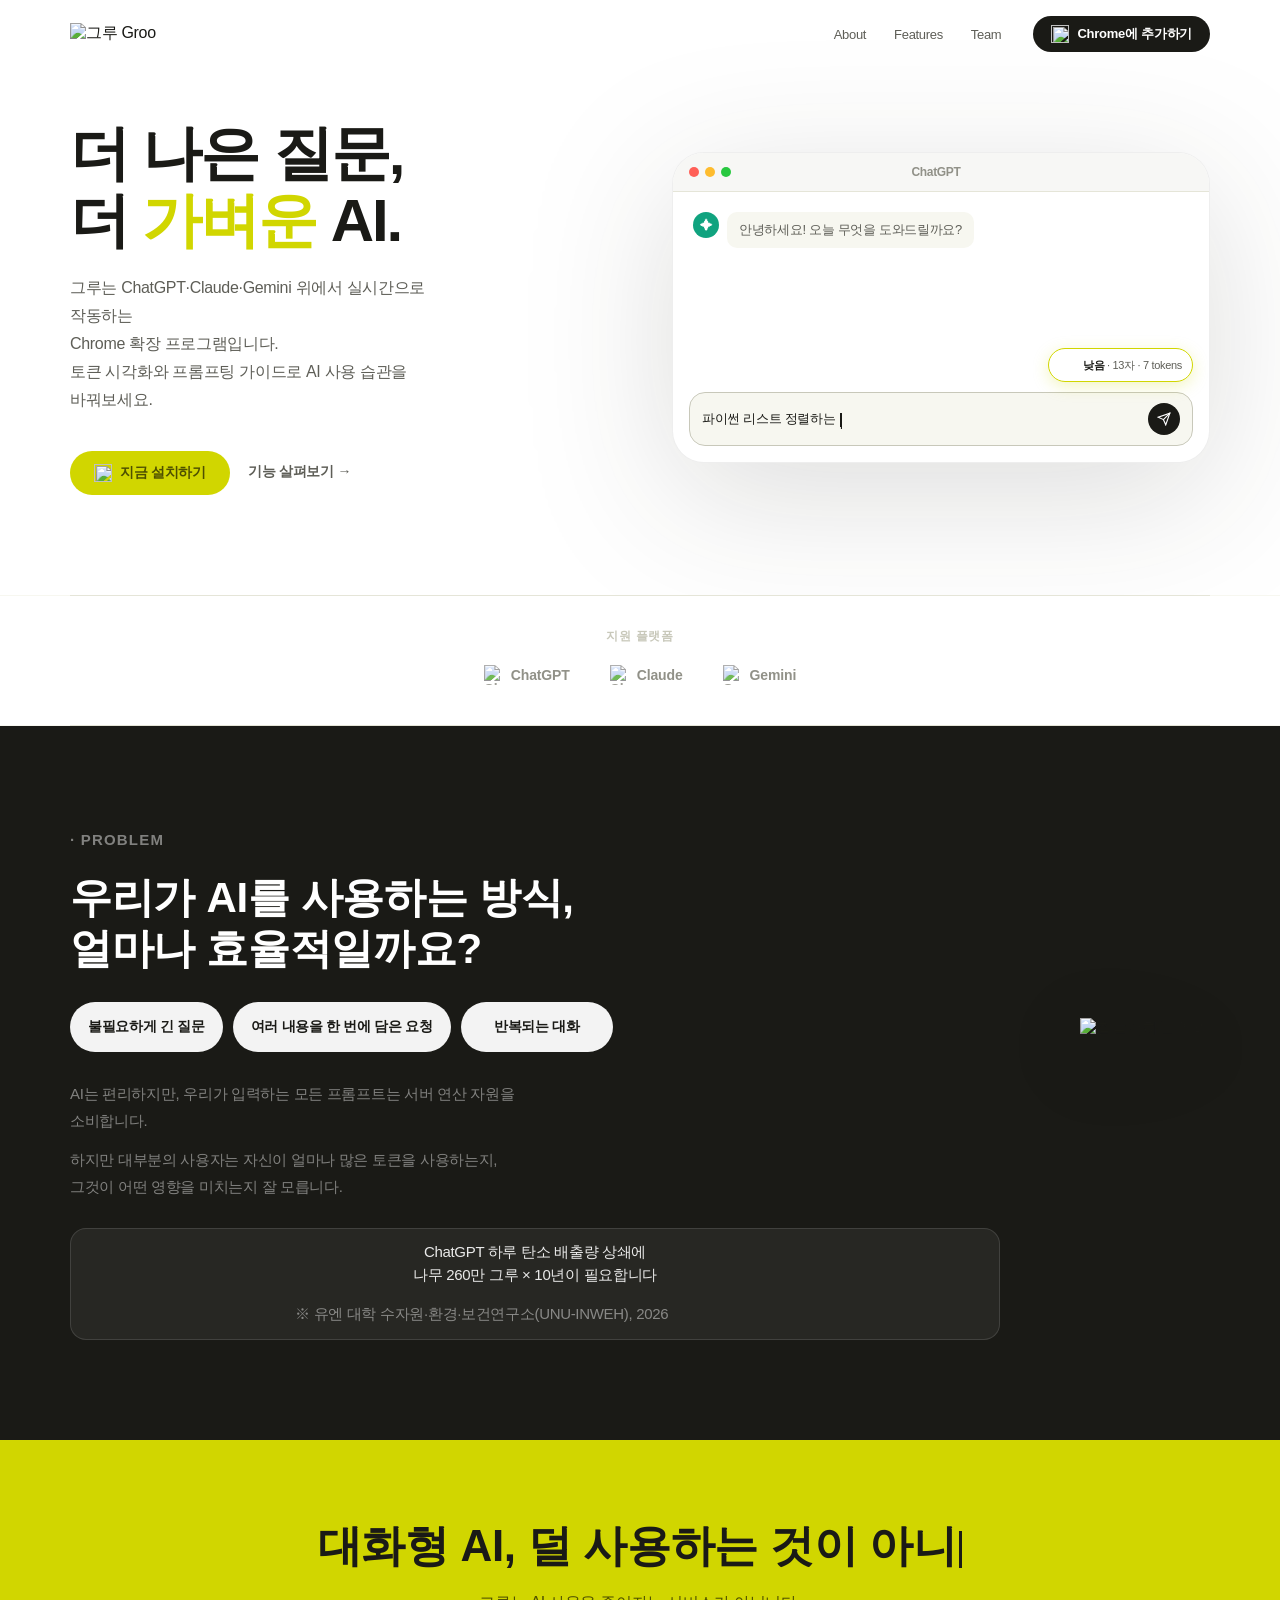
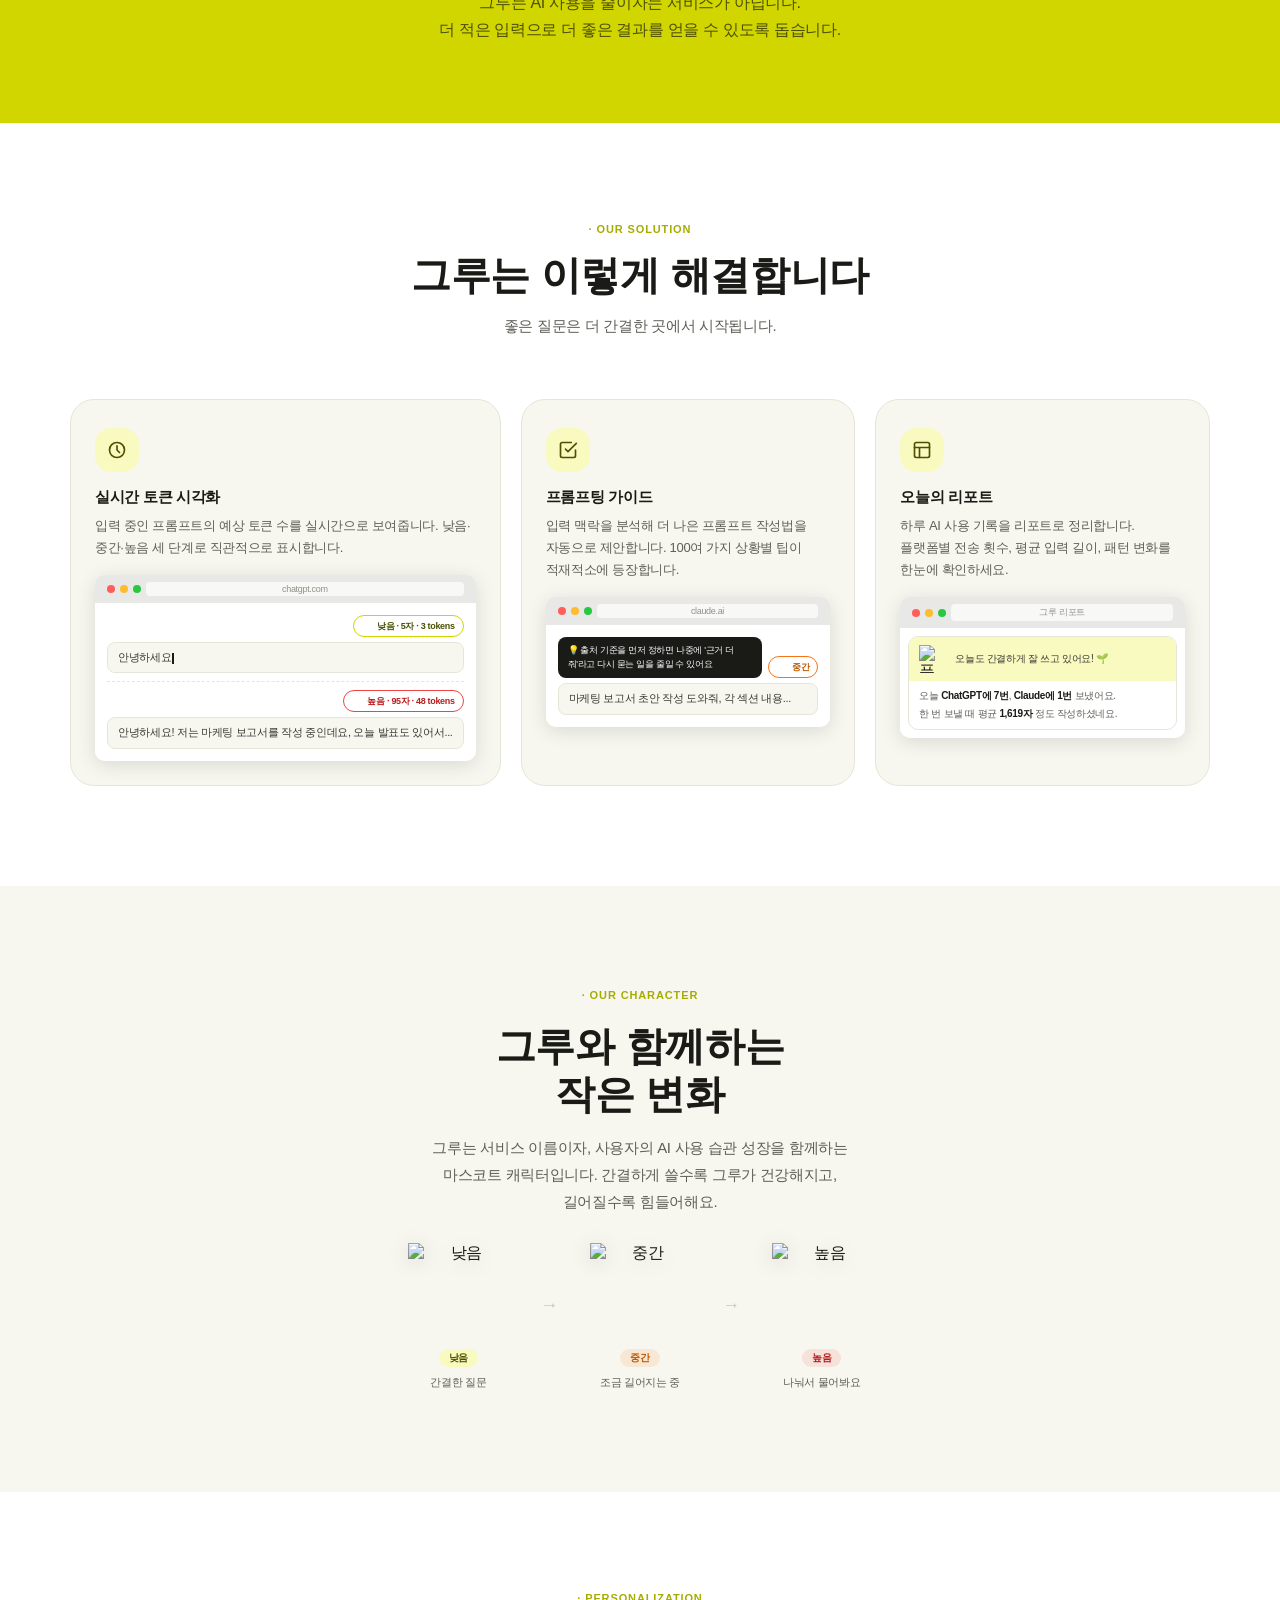
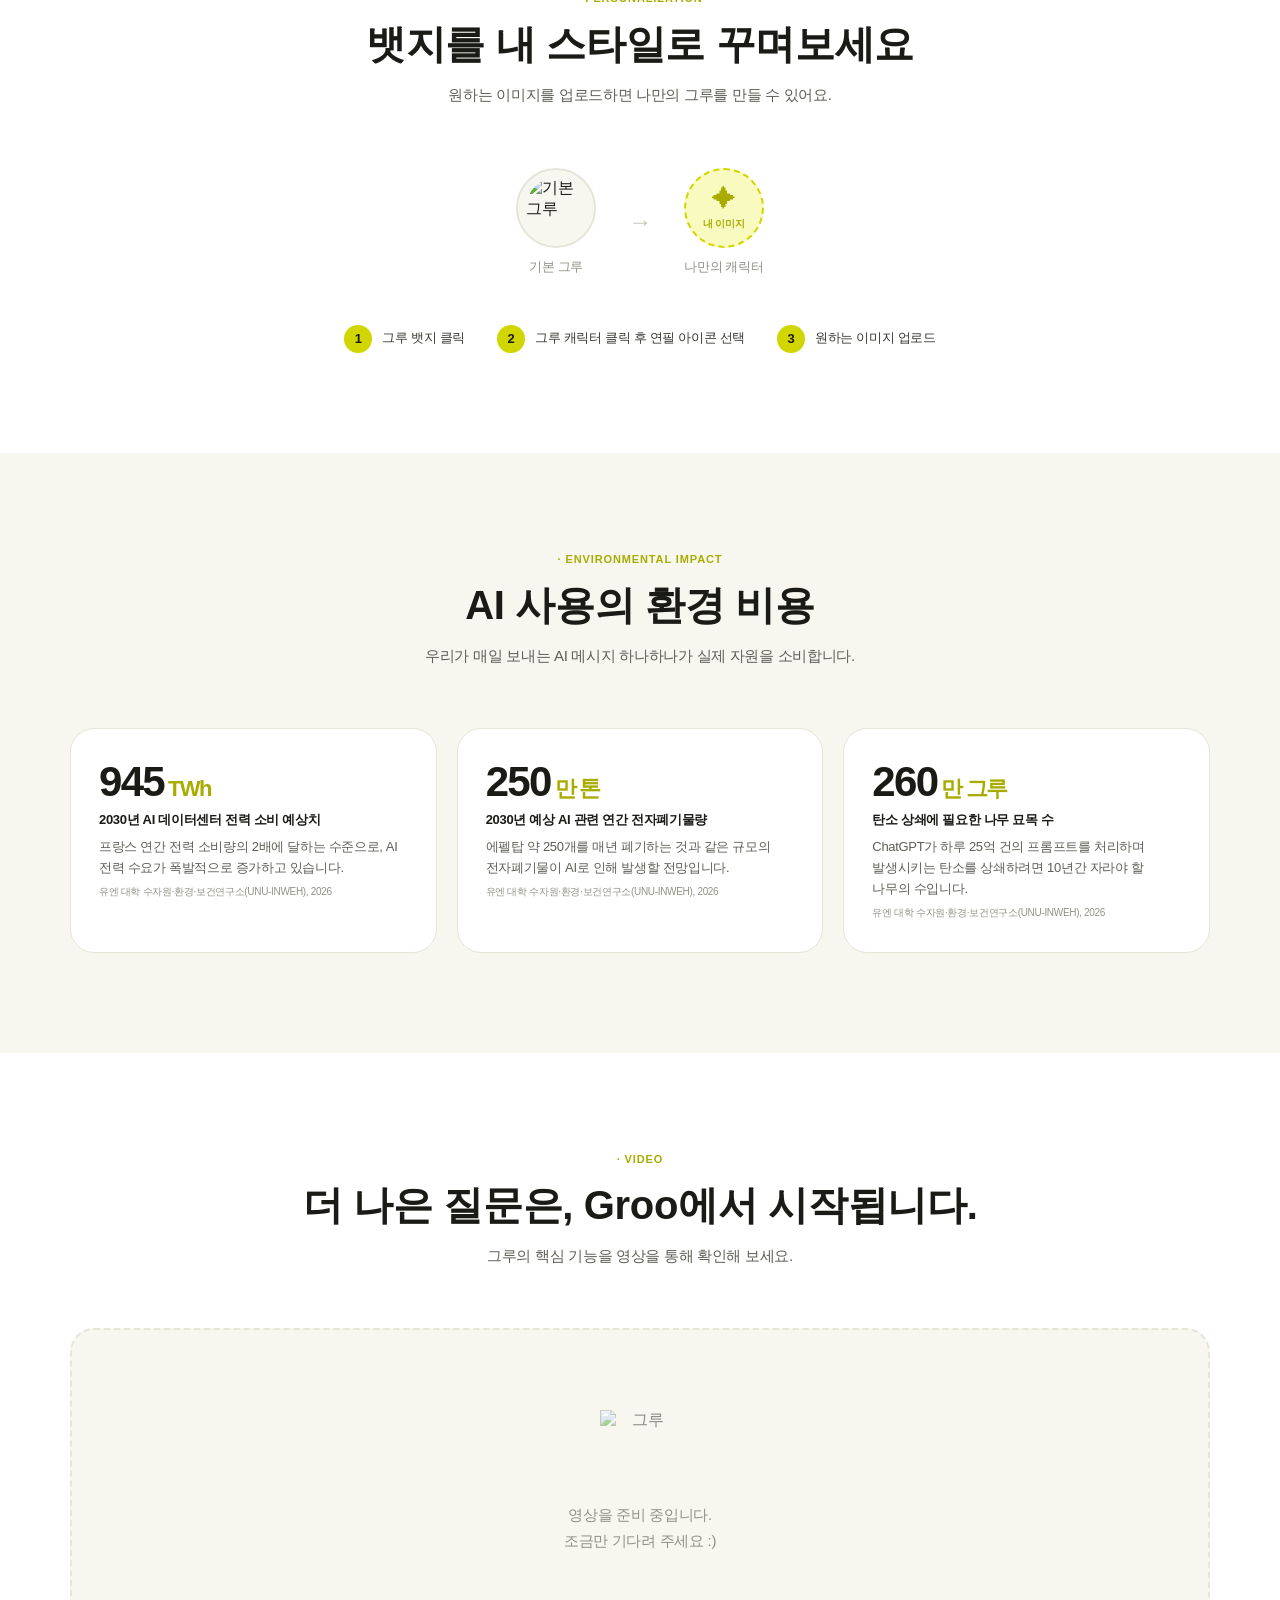
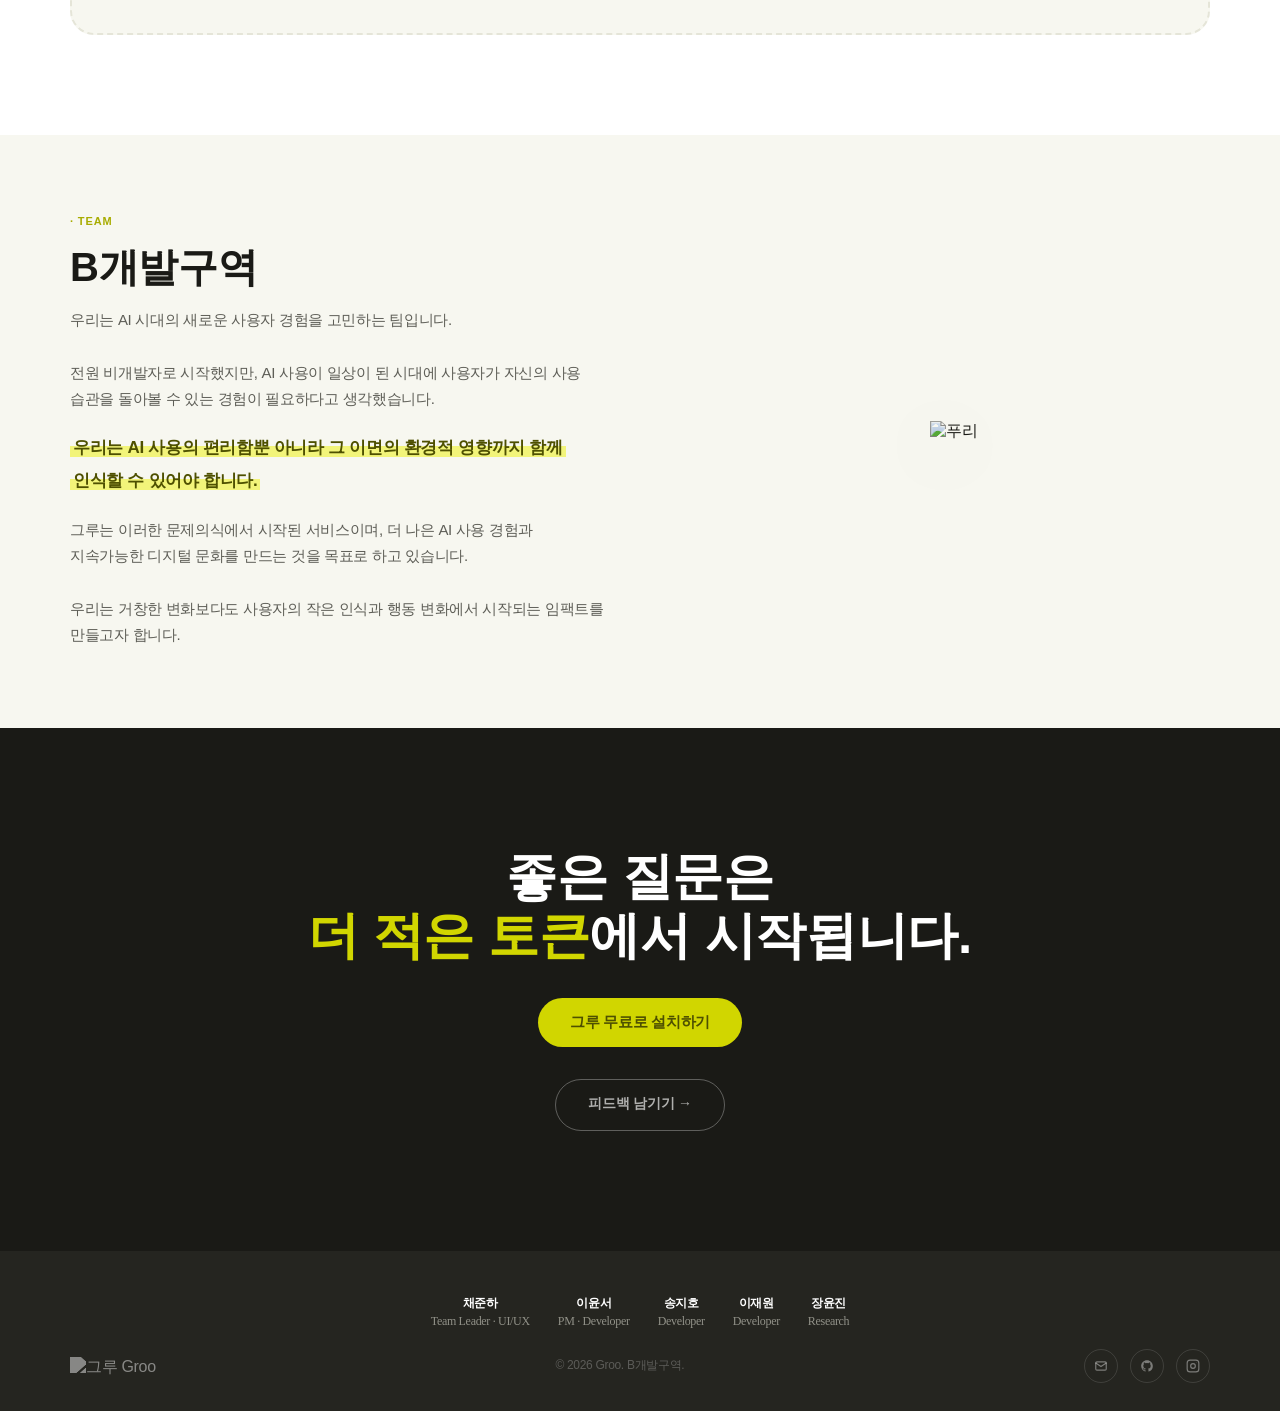
==== landing/index.html @ 23b5576e "problem stat 문구 축약 및 출처 좌측 정렬 Co-Authored-By: Claude Sonnet 4.6 <noreply@anthropic.com>" ====
<!doctype html>
<html lang="ko">
<head>
  <meta charset="utf-8" />
  <meta name="viewport" content="width=device-width, initial-scale=1" />
  <title>그루 — 더 나은 질문, 더 가벼운 AI</title>
  <meta name="description" content="ChatGPT·Claude 위에서 실시간으로 작동하는 Chrome 확장 프로그램. 토큰 시각화와 프롬프팅 가이드로 AI 사용 습관을 바꿔보세요." />
  <link rel="icon" type="image/svg+xml" href="https://raw.githubusercontent.com/yunxeo/TechforImpact_B-Side-Ground/main/chrome-extension/assets/favicon.svg" />
  <link rel="preconnect" href="https://cdn.jsdelivr.net" crossorigin />
  <link rel="stylesheet" as="style" crossorigin href="https://cdn.jsdelivr.net/gh/orioncactus/suit@v1.0.3/packages/suit/dist/suit.min.css" />
  <style>
    /* ─── Reset ─── */
    *, *::before, *::after { box-sizing: border-box; margin: 0; padding: 0; }

    /* ─── Design System ─── */
    :root {
      --green-50:  #f9fac0;
      --green-100: #f2f47a;
      --green-200: #e8eb3e;
      --green-400: #d1d600;
      --green-600: #a8ac00;
      --green-800: #7a7d00;
      --green-900: #4e5000;
      --gray-50:   #f7f7f0;
      --gray-100:  #e5e5d8;
      --gray-200:  #c8c8ba;
      --gray-400:  #919188;
      --gray-600:  #5e5e57;
      --gray-800:  #383833;
      --gray-900:  #1a1a16;
      --danger:    #ef4444;
      --warning:   #f97316;

      /* Aliases */
      --lime:        var(--green-400);
      --lime-50:     var(--green-50);
      --lime-deep:   var(--green-900);
      --lime-dark:   var(--green-600);
      --dark:        var(--gray-900);
      --dark-2:      #252520;
      --gray:        var(--gray-600);
      --gray-light:  var(--gray-400);
      --gray-muted:  var(--gray-200);
      --gray-border: var(--gray-100);
      --bg:          var(--gray-50);
      --white:       #ffffff;
      --warn:        var(--warning);

      --radius-sm:   10px;
      --radius-md:   16px;
      --radius-lg:   24px;
      --radius-xl:   32px;
      --radius-full: 999px;
      --shadow-sm:   0 2px 8px rgba(0,0,0,.06);
      --shadow-md:   0 8px 24px rgba(0,0,0,.08);
      --shadow-lg:   0 20px 60px rgba(0,0,0,.08);
    }

    html { scroll-behavior: smooth; }

    body {
      font-family: 'SUIT', -apple-system, BlinkMacSystemFont, 'Segoe UI', sans-serif;
      background: var(--bg); color: var(--dark);
      letter-spacing: -.02em; -webkit-font-smoothing: antialiased;
      overflow-x: hidden;
    }

    img { display: block; max-width: 100%; }
    a   { text-decoration: none; color: inherit; }

    .container { width: min(1140px, 100% - 48px); margin-inline: auto; }

    /* ─── Fade-Up ─── */
    [data-animate] {
      opacity: 0; transform: translateY(28px);
      transition: opacity .7s cubic-bezier(.16,1,.3,1), transform .7s cubic-bezier(.16,1,.3,1);
    }
    [data-animate].visible { opacity: 1; transform: none; }
    [data-animate][data-delay="1"] { transition-delay: .10s; }
    [data-animate][data-delay="2"] { transition-delay: .20s; }
    [data-animate][data-delay="3"] { transition-delay: .30s; }

    /* ─── Nav ─── */
    .nav {
      position: fixed; top: 0; inset-inline: 0; z-index: 200;
      height: 68px; display: flex; align-items: center;
      transition: background .3s, box-shadow .3s;
    }
    .nav.solid {
      background: rgba(247,247,240,.90);
      backdrop-filter: blur(20px) saturate(1.6);
      box-shadow: 0 1px 0 rgba(0,0,0,.06);
    }
    .nav-inner {
      width: min(1140px, 100% - 48px); margin-inline: auto;
      display: flex; align-items: center; gap: 32px;
    }
    .nav-logo { display: flex; align-items: center; flex-shrink: 0; }
    .nav-logo img { height: 22px; width: auto; }
    .nav-links { display: flex; gap: 28px; list-style: none; margin-left: auto; }
    .nav-links a { font-size: 13px; font-weight: 500; color: var(--gray-600); transition: color .15s; }
    .nav-links a:hover { color: var(--dark); }
    .nav-cta {
      display: inline-flex; align-items: center; gap: 8px;
      padding: 9px 18px;
      background: var(--gray-900); color: var(--white);
      border-radius: var(--radius-full); border: none; cursor: pointer;
      font-size: 13px; font-weight: 600; font-family: inherit; letter-spacing: -.02em;
      transition: background .15s, transform .12s; flex-shrink: 0;
    }
    .nav-cta:hover { background: var(--green-900); transform: translateY(-1px); }
    .nav-cta img { width: 18px; height: 18px; flex-shrink: 0; }

    /* ─── Hero ─── */
    .hero { padding-top: 120px; padding-bottom: 100px; background: var(--white); overflow: hidden; }
    .hero-inner { display: grid; grid-template-columns: 1fr 1fr; gap: 64px; align-items: center; }
    .hero-pill {
      display: inline-flex; align-items: center; gap: 6px;
      padding: 5px 14px; margin-bottom: 24px;
      background: var(--green-50); border: 1px solid var(--green-400);
      border-radius: var(--radius-full);
      font-size: 11px; font-weight: 700; letter-spacing: .04em;
      color: var(--green-900); text-transform: uppercase;
    }
    .hero-pill::before { content: ''; width: 6px; height: 6px; background: var(--green-400); border-radius: 50%; }
    .hero-heading {
      font-size: clamp(40px, 5vw, 60px); font-weight: 800; line-height: 1.12;
      letter-spacing: -.035em; color: var(--dark); margin-bottom: 20px; word-break: keep-all;
    }
    .hero-heading em { font-style: normal; color: var(--green-400); }
    .hero-sub { font-size: 16px; font-weight: 400; line-height: 1.75; color: var(--gray-600); max-width: 420px; margin-bottom: 36px; word-break: keep-all; }
    .hero-actions { display: flex; align-items: center; gap: 14px; flex-wrap: wrap; }
    .btn-primary {
      display: inline-flex; align-items: center; gap: 8px;
      padding: 13px 24px; background: var(--green-400); color: var(--green-900);
      border: none; cursor: pointer; border-radius: var(--radius-full);
      font-size: 14px; font-weight: 700; font-family: inherit; letter-spacing: -.02em;
      transition: background .15s, transform .12s, box-shadow .15s;
    }
    .btn-primary:hover { background: var(--green-200); transform: translateY(-2px); box-shadow: 0 8px 24px rgba(209,214,0,.35); }
    .btn-primary img { width: 18px; height: 18px; flex-shrink: 0; }
    .btn-ghost {
      font-size: 14px; font-weight: 600; color: var(--gray-600); padding: 13px 4px;
      background: none; border: none; border-bottom: 1px solid transparent;
      cursor: pointer; font-family: inherit; letter-spacing: -.02em;
      transition: color .15s, border-color .15s;
    }
    .btn-ghost:hover { color: var(--dark); border-bottom-color: var(--dark); }

    /* ─── Demo Card ─── */
    .demo-wrap { position: relative; filter: drop-shadow(0 32px 72px rgba(26,26,22,.15)); }
    .demo-card { background: var(--white); border-radius: var(--radius-xl); border: 1px solid rgba(26,26,22,.07); overflow: hidden; user-select: none; }
    .demo-bar { display: flex; align-items: center; padding: 12px 16px; border-bottom: 1px solid var(--gray-100); background: #f7f7f5; gap: 8px; }
    .demo-dots { display: flex; gap: 6px; }
    .demo-dots span { width: 10px; height: 10px; border-radius: 50%; }
    .demo-dots span:nth-child(1) { background: #ff5f57; }
    .demo-dots span:nth-child(2) { background: #febc2e; }
    .demo-dots span:nth-child(3) { background: #28c840; }
    .demo-bar-title { flex: 1; text-align: center; font-size: 12px; font-weight: 600; color: var(--gray-400); }
    .demo-bar-right { width: 52px; }
    .demo-messages { padding: 20px 20px 64px; min-height: 200px; display: flex; flex-direction: column; gap: 10px; overflow: hidden; }
    .demo-ai-msg { display: flex; align-items: flex-start; gap: 8px; }
    .demo-ai-icon { width: 26px; height: 26px; border-radius: 50%; background: #10a37f; color: white; display: grid; place-items: center; font-size: 13px; flex-shrink: 0; }
    .demo-ai-text { background: var(--gray-50); border-radius: var(--radius-sm); padding: 8px 12px; font-size: 13px; color: var(--gray-600); line-height: 1.5; }
    .demo-user-msg { align-self: flex-end; background: var(--gray-900); color: var(--white); border-radius: var(--radius-sm); padding: 8px 12px; font-size: 13px; line-height: 1.5; max-width: 82%; opacity: 0; transform: translateY(6px); transition: opacity .3s, transform .3s; }
    .demo-user-msg.show { opacity: 1; transform: none; }
    .demo-input-section { position: relative; padding: 0 16px 16px; }
    .cp-badge { position: absolute; top: -44px; right: 16px; display: flex; align-items: center; gap: 6px; padding: 5px 10px 5px 6px; background: var(--white); border: 1.5px solid var(--gray-100); border-radius: var(--radius-full); box-shadow: 0 4px 16px rgba(0,0,0,.10); transition: border-color .35s, box-shadow .35s; white-space: nowrap; z-index: 10; }
    .cp-badge[data-level="low"]    { border-color: var(--green-400); box-shadow: 0 4px 16px rgba(209,214,0,.25); }
    .cp-badge[data-level="medium"] { border-color: var(--warning);   box-shadow: 0 4px 16px rgba(249,115,22,.25); }
    .cp-badge[data-level="high"]   { border-color: var(--danger);    box-shadow: 0 4px 16px rgba(239,68,68,.25); animation: badge-shake .45s ease-in-out infinite; }
    .cp-badge[data-level="idle"]   { border-color: var(--gray-100); }
    @keyframes badge-shake {
      0%,100% { transform: translateX(0) rotate(0deg); }
      25%      { transform: translateX(-2px) rotate(-1.5deg); }
      75%      { transform: translateX(2px) rotate(1.5deg); }
    }
    .cp-badge-puri { width: 22px; height: 22px; object-fit: contain; }
    .text-selected { background: rgba(209,214,0,.35); border-radius: 2px; }
    .cp-badge-info { font-size: 11px; font-weight: 600; color: var(--dark); }
    .cp-badge-count { color: var(--gray-600); font-weight: 400; }
    .nudge-bubble { position: absolute; top: -96px; right: 16px; max-width: 220px; background: var(--gray-900); color: var(--white); border-radius: var(--radius-md); padding: 9px 12px; font-size: 11px; font-weight: 500; line-height: 1.5; box-shadow: 0 8px 24px rgba(0,0,0,.2); opacity: 0; transform: translateY(8px) scale(.95); transition: opacity .3s, transform .3s; pointer-events: none; z-index: 11; }
    .nudge-bubble.show { opacity: 1; transform: none; }
    .nudge-bubble::after { content: ''; position: absolute; bottom: -6px; right: 28px; width: 0; height: 0; border-left: 6px solid transparent; border-right: 6px solid transparent; border-top: 6px solid var(--gray-900); }
    .demo-input-row { display: flex; align-items: center; gap: 8px; border: 1.5px solid var(--gray-100); border-radius: var(--radius-md); padding: 10px 12px; background: var(--gray-50); transition: border-color .2s; }
    .demo-input-row.active { border-color: var(--gray-200); }
    .demo-input-text { flex: 1; font-size: 13px; color: var(--dark); min-height: 20px; max-height: 72px; overflow: hidden; word-break: break-all; line-height: 1.5; }
    .demo-cursor { display: inline-block; width: 2px; height: 14px; background: var(--dark); margin-left: 1px; vertical-align: middle; animation: blink 1s step-end infinite; }
    @keyframes blink { 0%,100%{opacity:1} 50%{opacity:0} }
    .demo-send-btn { width: 32px; height: 32px; border-radius: 50%; background: var(--gray-900); border: none; cursor: pointer; display: grid; place-items: center; flex-shrink: 0; transition: background .15s, transform .15s; }
    .demo-send-btn:hover, .demo-send-btn.active { background: var(--green-900); transform: scale(1.1); }
    .demo-send-btn svg { width: 14px; height: 14px; color: white; }

    /* ─── Platforms ─── */
    .platforms { padding: 32px 0 40px; text-align: center; background: var(--white); }
    .platforms-label { font-size: 12px; font-weight: 600; letter-spacing: .06em; text-transform: uppercase; color: var(--gray-200); margin-bottom: 20px; }
    .platforms-logos { display: flex; justify-content: center; align-items: center; gap: 40px; flex-wrap: wrap; }
    .platforms-logos span { display: inline-flex; align-items: center; gap: 7px; font-size: 14px; font-weight: 600; color: var(--gray-400); letter-spacing: -.01em; }
    .platforms-logos span img { width: 20px; height: 20px; object-fit: contain; opacity: .85; flex-shrink: 0; }
    .platforms-divider { height: 1px; background: var(--gray-100); width: min(1140px, 100% - 48px); margin-inline: auto; }

    /* ─── Problem ─── */
    .problem {
      position: relative; overflow: hidden;
      background: var(--gray-900);
      padding: 100px 0;
    }
    .problem::before {
      content: '';
      position: absolute; inset: 0;
      background-image: url('https://raw.githubusercontent.com/yunxeo/TechforImpact_B-Side-Ground/main/chrome-extension/assets/pollution.png');
      background-size: cover;
      background-position: center;
      opacity: 0.08;
      pointer-events: none;
    }
    .problem-inner { display: grid; grid-template-columns: 1fr auto; gap: 80px; align-items: center; position: relative; z-index: 1; }
    .problem-eyebrow { font-size: 11px; font-weight: 700; letter-spacing: .08em; text-transform: uppercase; color: var(--green-400); margin-bottom: 20px; }
    .problem h2 { font-size: clamp(28px, 4vw, 42px); font-weight: 800; line-height: 1.2; color: var(--white); margin-bottom: 28px; word-break: keep-all; }
    .problem-tags { display: flex; flex-wrap: wrap; gap: 10px; margin-bottom: 28px; }
    .problem-tag {
      display: flex; height: 50px; min-width: 152.59px;
      padding: 8px 18px; flex-direction: column;
      justify-content: center; align-items: center;
      border: none; border-radius: 100px;
      font-size: 14px; font-weight: 600;
      background: rgba(255,255,255,.95); color: var(--gray-900);
      opacity: 0; transform: translateY(10px);
    }
    .problem-tag.tag-animate { animation: tagFadeIn .5s ease forwards; }
    .problem-tag.tag-animate:nth-child(1) { animation-delay: .2s; }
    .problem-tag.tag-animate:nth-child(2) { animation-delay: .5s; }
    .problem-tag.tag-animate:nth-child(3) { animation-delay: .8s; }
    @keyframes tagFadeIn { to { opacity: 1; transform: translateY(0); } }
    .problem p { font-size: 15px; line-height: 1.8; color: rgba(255,255,255,.45); max-width: 480px; word-break: keep-all; }
    .problem p + p { margin-top: 12px; }
    .problem-stat { display: flex; align-items: center; gap: 10px; margin-top: 28px; padding: 12px 18px; background: rgba(255,255,255,.06); border: 1px solid rgba(255,255,255,.12); border-radius: var(--radius-md); flex-direction: column; text-align: center; }
    .problem-stat-top { display: flex; align-items: center; justify-content: center; gap: 10px; }
    .problem-stat-icon { font-size: 20px; }
    .problem-stat-text { font-size: 15px; font-weight: 500; color: rgba(255,255,255,.9); line-height: 1.5; }
    .stat-source { font-size: 11px; color: rgba(255,255,255,.35); margin-top: 4px; text-align: left; width: 100%; }
    .impact-stat-source { font-size: 10px; color: var(--gray-400); margin-top: 6px; }
    .problem-puri { flex-shrink: 0; animation: float 4s ease-in-out infinite; }
    .problem-puri img { width: 100%; max-width: 380px; height: auto; aspect-ratio: 1/1; object-fit: contain; filter: drop-shadow(0 20px 40px rgba(0,0,0,.4)); display: block; }
    @keyframes float { 0%,100% { transform: translateY(0); } 50% { transform: translateY(-12px); } }

    /* ─── Slogan ─── */
    .slogan { background: var(--green-400); padding: 80px 24px; text-align: center; }
    .slogan h2 { font-size: clamp(24px, 4vw, 44px); font-weight: 800; line-height: 1.2; color: var(--dark); margin-bottom: 16px; word-break: keep-all; min-height: 1.2em; }
    .slogan-cursor { display: inline-block; width: 3px; height: .85em; background: var(--dark); margin-left: 3px; vertical-align: middle; animation: blink .7s step-end infinite; }
    .slogan p { font-size: 16px; color: var(--green-900); line-height: 1.7; word-break: keep-all; }

    /* ─── Features ─── */
    .features { padding: 100px 0; background: var(--white); }
    .section-header { text-align: center; margin-bottom: 60px; }
    .section-eyebrow { font-size: 11px; font-weight: 700; letter-spacing: .08em; text-transform: uppercase; color: var(--green-600); margin-bottom: 16px; }
    .section-title { font-size: clamp(26px, 3.5vw, 40px); font-weight: 800; line-height: 1.2; color: var(--dark); word-break: keep-all; }
    .section-sub { font-size: 15px; color: var(--gray-600); margin-top: 14px; line-height: 1.7; word-break: keep-all; }
    .feature-cards { display: grid; grid-template-columns: repeat(3,1fr); gap: 20px; }
    .feature-card { padding: 28px 24px 24px; border-radius: var(--radius-lg); border: 1px solid var(--gray-100); background: var(--gray-50); transition: box-shadow .25s, transform .25s, border-color .25s; display: flex; flex-direction: column; }
    .feature-card:hover { box-shadow: var(--shadow-lg); transform: translateY(-4px); border-color: var(--green-400); }
    .feature-icon { width: 44px; height: 44px; border-radius: var(--radius-md); background: var(--green-50); display: grid; place-items: center; margin-bottom: 16px; }
    .feature-icon svg { width: 20px; height: 20px; color: var(--green-900); }
    .feature-card h3 { font-size: 15px; font-weight: 700; color: var(--dark); margin-bottom: 8px; }
    .feature-card > p { font-size: 13px; color: var(--gray-600); line-height: 1.7; word-break: keep-all; margin-bottom: 0; }
    .feature-preview { margin-top: 16px; }

    /* ─── Browser Mockup ─── */
    .browser-mockup {
      background: #f5f5f3; border-radius: 10px; overflow: hidden;
      box-shadow: 0 4px 20px rgba(0,0,0,.12);
    }
    .browser-bar { background: #e8e8e6; padding: 7px 12px; display: flex; align-items: center; gap: 5px; }
    .browser-dot { width: 8px; height: 8px; border-radius: 50%; flex-shrink: 0; }
    .browser-dot:nth-child(1) { background: #ff5f57; }
    .browser-dot:nth-child(2) { background: #febc2e; }
    .browser-dot:nth-child(3) { background: #28c840; }
    .browser-url { flex: 1; text-align: center; font-size: 9px; color: var(--gray-400); background: rgba(255,255,255,.7); border-radius: 4px; padding: 2px 8px; }
    .browser-content { background: white; padding: 12px; }

    /* Mock chat area */
    .mock-input-wrap { }
    .mock-input-wrap + .mock-input-wrap { margin-top: 8px; padding-top: 8px; border-top: 1px dashed var(--gray-100); }
    .mock-badge-row { display: flex; justify-content: flex-end; margin-bottom: 5px; }
    .mock-badge {
      display: inline-flex; align-items: center; gap: 4px;
      padding: 3px 8px 3px 5px; border-radius: var(--radius-full); border: 1.5px solid;
      background: white; font-size: 9px; font-weight: 600; white-space: nowrap;
    }
    .mock-badge img { width: 14px; height: 14px; object-fit: contain; }
    .mock-low    { border-color: var(--green-400); color: var(--green-900); }
    .mock-medium { border-color: var(--warning); color: #c05700; }
    .mock-high   { border-color: var(--danger); color: #b91c1c; }
    .mock-input {
      background: var(--gray-50); border: 1px solid var(--gray-100);
      border-radius: 8px; padding: 7px 10px;
      font-size: 11px; color: var(--gray-800); line-height: 1.4;
    }
    .mock-input-overflow { white-space: nowrap; overflow: hidden; text-overflow: ellipsis; }
    .mock-cursor { display: inline-block; width: 1.5px; height: 11px; background: var(--dark); margin-left: 1px; vertical-align: middle; animation: blink 1s step-end infinite; }

    /* Card 2 — tip slide */
    .mock-tip-row { display: flex; align-items: flex-end; gap: 6px; margin-bottom: 5px; }
    .mock-tip-bubble { flex: 1; background: var(--gray-900); color: white; border-radius: 8px; padding: 7px 10px; font-size: 9px; font-weight: 500; line-height: 1.5; }

    /* Card 3 — report popup */
    .mock-popup-card { border: 1px solid var(--gray-100); border-radius: 10px; overflow: hidden; }
    .mini-puri-row { display: flex; align-items: center; gap: 8px; background: var(--green-50); padding: 8px 10px; }
    .mini-puri-row img { width: 28px; height: 28px; object-fit: contain; flex-shrink: 0; }
    .mini-puri-bubble { font-size: 10px; color: var(--gray-800); line-height: 1.4; }
    .mini-stat-section { padding: 7px 10px 8px; display: flex; flex-direction: column; gap: 3px; }
    .mini-stat-sentence { font-size: 10px; color: var(--gray-600); line-height: 1.5; }
    .mini-stat-sentence strong { color: var(--dark); font-weight: 700; }

    /* ─── Puri section ─── */
    .puri-section { padding: 100px 0; background: #f7f7f0; }
    .puri-inner { display: flex; flex-direction: column; align-items: center; gap: 40px; text-align: center; }
    .puri-img { width: 220px; flex-shrink: 0; filter: drop-shadow(0 16px 40px rgba(78,80,0,.18)); animation: float 5s ease-in-out infinite; }
    .puri-text { max-width: 600px; }
    .puri-text h2 { font-size: clamp(26px, 3.5vw, 40px); font-weight: 800; line-height: 1.2; color: var(--dark); margin-bottom: 16px; word-break: keep-all; }
    .puri-text p { font-size: 15px; color: var(--gray-600); line-height: 1.8; max-width: 460px; word-break: keep-all; margin-bottom: 12px; margin-inline: auto; }
    .puri-stages { display: flex; align-items: center; gap: 32px; margin-top: 28px; flex-wrap: wrap; justify-content: center; }
    .puri-stage { display: flex; flex-direction: column; align-items: center; gap: 6px; text-align: center; }
    .puri-stage img { width: 100px; height: 100px; object-fit: contain; filter: drop-shadow(0 4px 10px rgba(0,0,0,.12)); }
    .puri-stage p { font-size: 11px; color: var(--gray-600); margin: 0; }
    .stage-label { display: inline-block; padding: 2px 10px; border-radius: var(--radius-full); font-size: 10px; font-weight: 700; }
    .stage-label.low    { background: var(--green-50); color: var(--green-900); }
    .stage-label.medium { background: rgba(249,115,22,.12); color: #c05700; }
    .stage-label.high   { background: rgba(239,68,68,.12); color: #b91c1c; }
    .puri-stage-arrow { font-size: 18px; color: var(--gray-200); padding-bottom: 24px; }

    /* ─── Impact ─── */
    .impact { padding: 100px 0; background: #f7f7f0; }
    .impact-cards { display: grid; grid-template-columns: repeat(3,1fr); gap: 20px; }
    .impact-card { padding: 32px 28px; background: var(--white); border-radius: var(--radius-lg); border: 1px solid var(--gray-100); }
    .impact-num { font-size: 42px; font-weight: 800; line-height: 1; color: var(--dark); margin-bottom: 8px; letter-spacing: -.04em; }
    .impact-num span { font-size: 22px; color: var(--green-600); margin-left: 4px; }
    .impact-label { font-size: 13px; font-weight: 600; color: var(--dark); margin-bottom: 8px; }
    .impact-desc { font-size: 13px; color: var(--gray-600); line-height: 1.6; word-break: keep-all; }

    /* ─── Team ─── */
    .section-team { padding: 80px 0; background: var(--gray-50); }
    .section-team-inner { display: grid; grid-template-columns: 1fr auto; gap: 80px; align-items: center; }
    .section-desc { font-size: 15px; color: var(--gray-600); line-height: 1.75; word-break: keep-all; margin-top: 16px; max-width: 540px; }
    .team-highlight { margin: 20px 0; max-width: 540px; line-height: 1.9; word-break: keep-all; }
    .team-highlight mark { background: linear-gradient(transparent 42%, var(--green-100) 42%); color: var(--green-900); font-size: 17px; font-weight: 700; box-decoration-break: clone; -webkit-box-decoration-break: clone; padding: 0 3px; }
    .team-puri { flex-shrink: 0; animation: float 4s ease-in-out infinite; mix-blend-mode: multiply; }
    .team-puri img { width: 280px; max-width: 100%; height: auto; object-fit: contain; display: block; filter: drop-shadow(0 16px 32px rgba(0,0,0,.12)); }
    .team { padding: 100px 0; background: var(--gray-50); }
    .team-inner { display: grid; grid-template-columns: 1fr 1.2fr; gap: 80px; align-items: start; }
    .team-intro h2 { font-size: clamp(26px, 3.5vw, 40px); font-weight: 800; line-height: 1.2; color: var(--dark); margin-bottom: 16px; word-break: keep-all; }
    .team-intro p { font-size: 14px; color: var(--gray-600); line-height: 1.8; word-break: keep-all; }
    .team-members { display: flex; flex-direction: column; gap: 4px; }
    .member { padding: 16px 20px; border-radius: var(--radius-md); border: 1px solid var(--gray-100); background: var(--white); transition: box-shadow .2s, border-color .2s; }
    .member:hover { box-shadow: var(--shadow-md); border-color: var(--green-400); }
    .member-name { font-size: 13px; font-weight: 700; color: var(--green-900); margin-bottom: 4px; }
    .member-desc { font-size: 12px; color: var(--gray-600); line-height: 1.6; }

    /* ─── Feedback btn ─── */
    .btn-feedback {
      display: inline-flex; justify-content: center; align-items: center;
      padding: 15px 32px 17px 32px;
      border-radius: 999px; border: 1px solid rgba(255,255,255,.30);
      background: transparent; cursor: pointer;
      font-size: 14px; font-weight: 600; font-family: inherit; letter-spacing: -.02em;
      color: rgba(255,255,255,.65); text-decoration: none;
      transition: border-color .15s, color .15s;
    }
    .btn-feedback:hover { border-color: rgba(255,255,255,.6); color: var(--white); }

    /* ─── Footer member ─── */
    .footer-member { display: flex; flex-direction: column; align-items: center; gap: 2px; }
    .footer-member-name {
      color: #fff; text-align: center; font-family: SUIT;
      font-size: 12px; font-weight: 600; line-height: normal; letter-spacing: -0.32px;
    }
    .footer-member-role {
      color: #919188; font-family: SUIT;
      font-size: 12px; font-weight: 400; line-height: normal; letter-spacing: -0.32px;
    }

    /* ─── CTA ─── */
    .cta { padding: 120px 24px; background: var(--gray-900); text-align: center; }
    .cta h2 { font-size: clamp(28px, 4vw, 52px); font-weight: 800; line-height: 1.15; color: var(--white); margin-bottom: 32px; word-break: keep-all; }
    .cta h2 em { font-style: normal; color: var(--green-400); }
    .btn-lime {
      display: inline-flex; align-items: center; gap: 10px;
      padding: 15px 32px; background: var(--green-400); color: var(--green-900);
      border-radius: var(--radius-full); border: none; cursor: pointer;
      font-size: 15px; font-weight: 800; font-family: inherit; letter-spacing: -.02em;
      transition: background .15s, transform .12s, box-shadow .15s;
    }
    .btn-lime:hover { background: var(--green-200); transform: translateY(-2px); box-shadow: 0 12px 32px rgba(209,214,0,.35); }
    .btn-lime img { width: 20px; height: 20px; flex-shrink: 0; }

    /* ─── Footer ─── */
    .footer { background: var(--dark-2); padding: 28px 0; }
    .footer-inner { display: flex; align-items: center; justify-content: space-between; }
    .footer-logo { display: flex; align-items: center; }
    .footer-logo img { height: 18px; width: auto; opacity: .45; filter: brightness(0) invert(1); }
    .footer-copy { font-size: 12px; color: rgba(255,255,255,.25); text-align: center; }
    .footer-icons { display: flex; gap: 12px; }
    .footer-icons a { width: 34px; height: 34px; border-radius: 50%; border: 1px solid rgba(255,255,255,.12); display: grid; place-items: center; color: rgba(255,255,255,.4); transition: color .15s, border-color .15s; }
    .footer-icons a:hover { color: var(--white); border-color: rgba(255,255,255,.35); }
    .footer-icons svg { width: 14px; height: 14px; }
    .footer-team {
      display: flex; flex-wrap: wrap; gap: 10px 28px; justify-content: center;
      font-size: 12px; color: #919188;
      padding: 16px 0; margin-bottom: 4px;
    }
    .footer-link { font-size: 12px; color: #919188; text-decoration: none; letter-spacing: -.01em; transition: color .15s; }
    .footer-link:hover { color: #383833; }

    /* ─── Install Modal ─── */
    .modal-overlay { display: none; position: fixed; inset: 0; z-index: 500; align-items: center; justify-content: center; padding: 16px; }
    .modal-overlay.open { display: flex; }
    .modal-backdrop { position: absolute; inset: 0; background: rgba(26,26,22,.65); backdrop-filter: blur(6px); }
    .modal-card { position: relative; z-index: 1; background: var(--white); border-radius: var(--radius-xl); padding: 32px; width: min(480px, 100%); box-shadow: 0 32px 80px rgba(0,0,0,.24); animation: modal-in .28s cubic-bezier(.16,1,.3,1); }
    @keyframes modal-in { from { opacity:0; transform: translateY(16px) scale(.97); } to { opacity:1; transform:none; } }
    .modal-header { display: flex; align-items: center; justify-content: space-between; margin-bottom: 20px; }
    .modal-header h3 { font-size: 18px; font-weight: 800; color: var(--dark); }
    .modal-close { width: 32px; height: 32px; border-radius: 50%; border: none; background: var(--gray-100); display: grid; place-items: center; cursor: pointer; font-size: 18px; color: var(--gray-600); transition: background .15s; }
    .modal-close:hover { background: var(--gray-200); }
    .modal-download-btn { display: flex; align-items: center; justify-content: center; gap: 8px; width: 100%; padding: 13px; margin-bottom: 20px; background: var(--green-400); color: var(--green-900); border-radius: var(--radius-md); font-size: 14px; font-weight: 800; text-decoration: none; transition: background .15s; }
    .modal-download-btn:hover { background: var(--green-200); }
    .modal-steps { list-style: none; display: flex; flex-direction: column; gap: 4px; }
    .modal-steps li { display: flex; align-items: flex-start; gap: 12px; padding: 10px 12px; border-radius: var(--radius-sm); background: var(--gray-50); font-size: 13px; color: var(--gray-800); line-height: 1.5; }
    .step-num { width: 22px; height: 22px; border-radius: 50%; background: var(--gray-900); color: var(--white); display: grid; place-items: center; font-size: 10px; font-weight: 800; flex-shrink: 0; margin-top: 1px; }
    .modal-note { margin-top: 14px; font-size: 12px; color: var(--gray-400); text-align: center; }

    /* ─── Responsive ─── */
    @media (max-width: 900px) {
      .hero-inner        { grid-template-columns: 1fr; gap: 48px; }
      .hero-heading      { font-size: 38px; }
      .demo-wrap         { max-width: 480px; margin-inline: auto; }
      .problem-inner     { grid-template-columns: 1fr; }
      .problem-puri      { max-width: 200px; margin-inline: auto; }
      .puri-inner        { gap: 28px; }
      .team-inner        { grid-template-columns: 1fr; gap: 40px; }
      .feature-cards, .impact-cards { grid-template-columns: 1fr; }
    }
    @media (max-width: 768px) {
      .feature-cards { align-items: center; }
      .feature-card { width: 100%; max-width: 360px; margin-inline: auto; }
      .section-team-inner { grid-template-columns: 1fr; gap: 0; }
      .team-puri { width: 120px; margin: 24px auto 0; display: block; }
      .team-puri img { width: 120px; }
    }
    @media (max-width: 640px) {
      .nav-links   { display: none; }
      .container   { width: calc(100% - 32px); }
      .hero        { padding-top: 96px; padding-bottom: 64px; }
      .problem, .features, .puri-section, .impact, .team { padding: 72px 0; }
      .cta         { padding: 80px 20px; }
      .footer-copy { display: none; }
      .hero-sub    { font-size: 14px; }
    }
    @media (max-width: 480px) {
      .hero-heading { font-size: 32px; }
    }

    /* ── Custom Prompts Section ── */
    .section-custom-prompts {
      padding: 100px 0;
      background: var(--white);
    }
    .persona-grid {
      display: grid;
      grid-template-columns: repeat(3, 1fr);
      gap: 16px;
      margin: 48px 0 32px;
    }
    @media (max-width: 900px) {
      .persona-grid { grid-template-columns: repeat(2, 1fr); }
    }
    @media (max-width: 600px) {
      .persona-grid { grid-template-columns: 1fr; }
    }
    .persona-card {
      background: #ffffff;
      border: 1.5px solid #e5e5d8;
      border-radius: 16px;
      padding: 20px;
      transition: border-color 0.2s, transform 0.2s;
    }
    .persona-card:hover {
      border-color: #d1d600;
      transform: translateY(-2px);
    }
    .persona-icon {
      font-size: 28px;
      display: block;
      margin-bottom: 10px;
    }
    .persona-card strong {
      font-size: 14px;
      font-weight: 700;
      color: #1a1a16;
      display: block;
      margin-bottom: 10px;
    }
    .persona-card ul {
      list-style: none;
      padding: 0;
      margin: 0;
    }
    .persona-card li {
      font-size: 12px;
      color: #5e5e57;
      padding: 3px 0;
      border-bottom: 1px solid #f0f0e8;
    }
    .persona-card li.more {
      color: #d1d600;
      font-weight: 700;
      border-bottom: none;
      margin-top: 4px;
    }
    .custom-cta {
      text-align: center;
      font-size: 14px;
      color: #919188;
      margin-top: 16px;
    }

    /* ── Customize Section ── */
    .section-customize {
      padding: 100px 0;
      background: #ffffff;
    }
    .customize-demo {
      display: flex;
      flex-direction: column;
      align-items: center;
      gap: 48px;
      margin-top: 48px;
    }
    .customize-examples {
      display: flex;
      align-items: center;
      gap: 32px;
    }
    .customize-ex {
      display: flex;
      flex-direction: column;
      align-items: center;
      gap: 10px;
    }
    .customize-ex img {
      width: 80px;
      height: 80px;
      border-radius: 50%;
      border: 2px solid #e5e5d8;
      padding: 8px;
      background: #f7f7f0;
    }
    .customize-ex span {
      font-size: 13px;
      color: #919188;
      font-weight: 500;
    }
    .customize-placeholder {
      width: 80px;
      height: 80px;
      border-radius: 50%;
      border: 2px dashed #d1d600;
      background: #f9fac0;
      display: flex;
      flex-direction: column;
      align-items: center;
      justify-content: center;
      gap: 4px;
    }
    .customize-placeholder > span {
      font-size: 24px;
      color: #a8ac00;
    }
    .customize-placeholder small {
      font-size: 10px;
      color: #a8ac00;
      font-weight: 700;
    }
    .customize-arrow {
      font-size: 24px;
      color: #c8c8ba;
    }
    .customize-steps {
      display: flex;
      gap: 32px;
    }
    .customize-step {
      display: flex;
      align-items: center;
      gap: 10px;
    }
    .step-num {
      width: 28px;
      height: 28px;
      border-radius: 50%;
      background: #d1d600;
      color: #1a1a16;
      font-size: 13px;
      font-weight: 700;
      display: flex;
      align-items: center;
      justify-content: center;
      flex-shrink: 0;
    }
    .customize-step p {
      font-size: 13px;
      color: #383833;
      margin: 0;
    }
    @media (max-width: 600px) {
      .customize-steps { flex-direction: column; }
      .customize-examples { flex-direction: column; }
      .customize-arrow { transform: rotate(90deg); }
    }

    /* ── Platform logos ── */
    .platform-logo {
      height: 24px;
      width: auto;
      object-fit: contain;
      opacity: 0.85;
    }

    /* section-header { text-align: center } covers #custom-prompts and #customize headers */

    /* ─── Video ─── */
    .section-video { padding: 100px 0; background: var(--white); }
    .video-placeholder {
      display: flex; flex-direction: column; align-items: center; justify-content: center;
      background: var(--gray-50); border: 2px dashed var(--gray-100);
      border-radius: var(--radius-lg); padding: 80px 24px; margin-top: 48px; text-align: center;
      gap: 12px;
    }
    .video-placeholder-icon { font-size: 36px; opacity: .4; }
    .video-placeholder p { font-size: 15px; color: var(--gray-400); line-height: 1.7; }

    /* ─── How to Set ─── */
    .section-how-to-set { padding: 100px 0; background: #f7f7f0; }
    .how-tabs { display: flex; justify-content: center; gap: 12px; margin: 48px 0 32px; }
    .how-tab {
      display: flex; align-items: center; gap: 8px;
      padding: 10px 20px; border-radius: 99px;
      border: 1.5px solid #e5e5d8; background: transparent;
      font-size: 14px; font-weight: 600; color: #5e5e57;
      cursor: pointer; transition: all 0.2s; font-family: inherit; letter-spacing: -.02em;
    }
    .how-tab img { width: 18px; height: 18px; object-fit: contain; }
    .how-tab.active { border-color: #d1d600; background: #f2f47a; color: #1a1a16; }
    .how-panel { display: none; grid-template-columns: 1fr 1fr; gap: 60px; align-items: center; }
    .how-panel.active { display: grid; }
    .how-steps { display: flex; flex-direction: column; gap: 20px; }
    .how-step { display: flex; align-items: flex-start; gap: 14px; }
    .how-step-num {
      width: 28px; height: 28px; border-radius: 50%;
      background: #d1d600; color: #1a1a16;
      font-size: 13px; font-weight: 700;
      display: flex; align-items: center; justify-content: center;
      flex-shrink: 0; margin-top: 1px;
    }
    .how-step p { font-size: 15px; color: #383833; line-height: 1.6; margin: 0; }
    .how-demo-window { border: 1.5px solid #e5e5d8; border-radius: 12px; overflow: hidden; background: #fafaf5; }
    .how-demo-bar { display: flex; align-items: center; gap: 6px; padding: 10px 14px; background: #f0f0e8; border-bottom: 1px solid #e5e5d8; }
    .how-demo-dot { width: 10px; height: 10px; border-radius: 50%; background: #d8d8cc; }
    .how-demo-title { font-size: 12px; font-weight: 600; color: #919188; margin-left: 6px; }
    .how-demo-body { padding: 20px; }
    .how-demo-label { font-size: 12px; color: #919188; margin-bottom: 10px; font-weight: 500; }
    .how-demo-textarea { min-height: 100px; font-size: 13px; color: #383833; line-height: 1.6; white-space: pre-wrap; word-break: break-all; }
    .how-demo-textarea::after { content: '|'; animation: blink 1s infinite; color: #d1d600; font-weight: 700; }
    @media (max-width: 768px) {
      .how-panel.active { grid-template-columns: 1fr; }
      .how-tabs { flex-wrap: wrap; }
    }
  </style>
</head>
<body>

<!-- ══════════ NAV ══════════ -->
<nav class="nav" id="nav">
  <div class="nav-inner">
    <a href="#" class="nav-logo">
      <img src="https://raw.githubusercontent.com/yunxeo/TechforImpact_B-Side-Ground/main/chrome-extension/assets/logo_eng.svg" alt="그루 Groo" />
    </a>
    <ul class="nav-links">
      <li><a href="#about">About</a></li>
      <li><a href="#features">Features</a></li>
      <li><a href="#team">Team</a></li>
    </ul>
    <button class="nav-cta" onclick="openInstallModal()">
      <img src="https://raw.githubusercontent.com/yunxeo/TechforImpact_B-Side-Ground/main/chrome-extension/assets/chrome_logo.png" alt="" aria-hidden="true" />
      Chrome에 추가하기
    </button>
  </div>
</nav>

<!-- ══════════ HERO ══════════ -->
<section class="hero" id="about">
  <div class="container hero-inner">
    <div class="hero-text">
      <h1 class="hero-heading">더 나은 질문,<br>더 <em>가벼운</em> AI.</h1>
      <p class="hero-sub">그루는 ChatGPT·Claude·Gemini 위에서 실시간으로 작동하는<br>Chrome 확장 프로그램입니다.<br>토큰 시각화와 프롬프팅 가이드로 AI 사용 습관을 바꿔보세요.</p>
      <div class="hero-actions">
        <button class="btn-primary" onclick="openInstallModal()">
          <img src="https://raw.githubusercontent.com/yunxeo/TechforImpact_B-Side-Ground/main/chrome-extension/assets/chrome_logo.png" alt="" aria-hidden="true" />
          지금 설치하기
        </button>
        <button class="btn-ghost" onclick="document.getElementById('features').scrollIntoView({behavior:'smooth'})">기능 살펴보기 →</button>
      </div>
    </div>

    <div class="demo-wrap">
      <div class="demo-card">
        <div class="demo-bar">
          <div class="demo-dots"><span></span><span></span><span></span></div>
          <span class="demo-bar-title">ChatGPT</span>
          <div class="demo-bar-right"></div>
        </div>
        <div class="demo-messages" id="demoMessages">
          <div class="demo-ai-msg">
            <div class="demo-ai-icon">✦</div>
            <div class="demo-ai-text">안녕하세요! 오늘 무엇을 도와드릴까요?</div>
          </div>
          <div class="demo-user-msg" id="demoUserMsg"></div>
        </div>
        <div class="demo-input-section">
          <div class="nudge-bubble" id="nudgeBubble">한 번에 여러 가지를 묻고 있어요. 나눠서 물어보면 더 정확한 답변을 받을 수 있어요 💡</div>
          <div class="cp-badge" id="demoBadge" data-level="idle">
            <img class="cp-badge-puri" id="badgePuri" src="" alt="푸리" />
            <div class="cp-badge-info">
              <span class="cp-badge-level" id="badgeLevel">대기</span>
              <span class="cp-badge-count" id="badgeCount"> · 0자 · 0 tokens</span>
            </div>
          </div>
          <div class="demo-input-row" id="demoInputRow">
            <div class="demo-input-text">
              <span id="demoText"></span><span class="demo-cursor">|</span>
            </div>
            <button class="demo-send-btn" id="demoSendBtn" type="button">
              <svg viewBox="0 0 24 24" fill="none" stroke="currentColor" stroke-width="2" stroke-linecap="round">
                <line x1="22" y1="2" x2="11" y2="13"/><polygon points="22 2 15 22 11 13 2 9 22 2"/>
              </svg>
            </button>
          </div>
        </div>
      </div>
    </div>
  </div>
</section>

<!-- ══════════ PLATFORMS ══════════ -->
<div class="platforms-divider"></div>
<div class="platforms">
  <p class="platforms-label">지원 플랫폼</p>
  <div class="platforms-logos">
    <span>
      <img src="https://raw.githubusercontent.com/yunxeo/TechforImpact_B-Side-Ground/main/chrome-extension/assets/chatgpt_logo.png" alt="ChatGPT" class="platform-logo" />
      ChatGPT
    </span>
    <span>
      <img src="https://raw.githubusercontent.com/yunxeo/TechforImpact_B-Side-Ground/main/chrome-extension/assets/claude_logo.svg" alt="Claude" class="platform-logo" />
      Claude
    </span>
    <span>
      <img src="https://raw.githubusercontent.com/yunxeo/TechforImpact_B-Side-Ground/main/chrome-extension/assets/gemini_logo.png" alt="Gemini" class="platform-logo" />
      Gemini
    </span>
  </div>
</div>
<div class="platforms-divider"></div>

<!-- ══════════ PROBLEM ══════════ -->
<section class="problem">
  <div class="container problem-inner">
    <div>
      <p class="problem-eyebrow" data-animate>· Problem</p>
      <h2 data-animate data-delay="1">우리가 AI를 사용하는 방식,<br>얼마나 효율적일까요?</h2>
      <div class="problem-tags" id="problemTags">
        <span class="problem-tag">불필요하게 긴 질문</span>
        <span class="problem-tag">여러 내용을 한 번에 담은 요청</span>
        <span class="problem-tag">반복되는 대화</span>
      </div>
      <p data-animate data-delay="2">AI는 편리하지만, 우리가 입력하는 모든 프롬프트는 서버 연산 자원을 소비합니다.</p>
      <p data-animate data-delay="2">하지만 대부분의 사용자는 자신이 얼마나 많은 토큰을 사용하는지,<br>그것이 어떤 영향을 미치는지 잘 모릅니다.</p>
      <div class="problem-stat" data-animate data-delay="3">
        <div class="problem-stat-top">
          <span class="problem-stat-text">ChatGPT 하루 탄소 배출량 상쇄에<br>나무 260만 그루 × 10년이 필요합니다</span>
        </div>
        <p class="stat-source">※ 유엔 대학 수자원·환경·보건연구소(UNU-INWEH), 2026</p>
      </div>
    </div>
    <div class="problem-puri" data-animate data-delay="2">
      <img
        src="https://raw.githubusercontent.com/yunxeo/TechforImpact_B-Side-Ground/main/chrome-extension/assets/puri_high_3d.png"
        alt="힘들어하는 푸리" />
    </div>
  </div>
</section>

<!-- ══════════ SLOGAN ══════════ -->
<section class="slogan">
  <h2 id="sloganHeading"></h2>
  <p data-animate data-delay="1">그루는 AI 사용을 줄이자는 서비스가 아닙니다.<br>더 적은 입력으로 더 좋은 결과를 얻을 수 있도록 돕습니다.</p>
</section>

<!-- ══════════ FEATURES ══════════ -->
<section class="features" id="features">
  <div class="container">
    <div class="section-header">
      <p class="section-eyebrow" data-animate>· Our Solution</p>
      <h2 class="section-title" data-animate data-delay="1">그루는 이렇게 해결합니다</h2>
      <p class="section-sub" data-animate data-delay="2">좋은 질문은 더 간결한 곳에서 시작됩니다.</p>
    </div>
    <div class="feature-cards">

      <!-- Card 1: 실시간 토큰 시각화 -->
      <div class="feature-card" data-animate data-delay="1">
        <div class="feature-icon">
          <svg viewBox="0 0 24 24" fill="none" stroke="currentColor" stroke-width="2" stroke-linecap="round">
            <circle cx="12" cy="12" r="9"/><path d="M12 7v5l3 3"/>
          </svg>
        </div>
        <h3>실시간 토큰 시각화</h3>
        <p>입력 중인 프롬프트의 예상 토큰 수를 실시간으로 보여줍니다. 낮음·중간·높음 세 단계로 직관적으로 표시합니다.</p>
        <div class="feature-preview">
          <div class="browser-mockup">
            <div class="browser-bar">
              <div class="browser-dot"></div>
              <div class="browser-dot"></div>
              <div class="browser-dot"></div>
              <span class="browser-url">chatgpt.com</span>
            </div>
            <div class="browser-content">
              <!-- 낮음 상태 -->
              <div class="mock-input-wrap">
                <div class="mock-badge-row">
                  <div class="mock-badge mock-low">
                    <img src="https://raw.githubusercontent.com/yunxeo/TechforImpact_B-Side-Ground/main/chrome-extension/assets/puri_low.svg" alt="">
                    <span>낮음 · 5자 · 3 tokens</span>
                  </div>
                </div>
                <div class="mock-input">안녕하세요<span class="mock-cursor"></span></div>
              </div>
              <!-- 높음 상태 -->
              <div class="mock-input-wrap">
                <div class="mock-badge-row">
                  <div class="mock-badge mock-high">
                    <img src="https://raw.githubusercontent.com/yunxeo/TechforImpact_B-Side-Ground/main/chrome-extension/assets/puri_high.svg" alt="">
                    <span>높음 · 95자 · 48 tokens</span>
                  </div>
                </div>
                <div class="mock-input mock-input-overflow">안녕하세요! 저는 마케팅 보고서를 작성 중인데요, 오늘 발표도 있어서...</div>
              </div>
            </div>
          </div>
        </div>
      </div>

      <!-- Card 2: 프롬프팅 가이드 -->
      <div class="feature-card" data-animate data-delay="2">
        <div class="feature-icon">
          <svg viewBox="0 0 24 24" fill="none" stroke="currentColor" stroke-width="2" stroke-linecap="round">
            <path d="M9 11l3 3L22 4"/><path d="M21 12v7a2 2 0 01-2 2H5a2 2 0 01-2-2V5a2 2 0 012-2h11"/>
          </svg>
        </div>
        <h3>프롬프팅 가이드</h3>
        <p>입력 맥락을 분석해 더 나은 프롬프트 작성법을 자동으로 제안합니다. 100여 가지 상황별 팁이 적재적소에 등장합니다.</p>
        <div class="feature-preview">
          <div class="browser-mockup">
            <div class="browser-bar">
              <div class="browser-dot"></div>
              <div class="browser-dot"></div>
              <div class="browser-dot"></div>
              <span class="browser-url">claude.ai</span>
            </div>
            <div class="browser-content">
              <div class="mock-input-wrap">
                <div class="mock-tip-row">
                  <div class="mock-tip-bubble">💡 출처 기준을 먼저 정하면 나중에 '근거 더 줘'라고 다시 묻는 일을 줄일 수 있어요</div>
                  <div class="mock-badge mock-medium">
                    <img src="https://raw.githubusercontent.com/yunxeo/TechforImpact_B-Side-Ground/main/chrome-extension/assets/puri_medium.svg" alt="">
                    <span>중간</span>
                  </div>
                </div>
                <div class="mock-input mock-input-overflow">마케팅 보고서 초안 작성 도와줘, 각 섹션 내용...</div>
              </div>
            </div>
          </div>
        </div>
      </div>

      <!-- Card 3: 오늘의 리포트 -->
      <div class="feature-card" data-animate data-delay="3">
        <div class="feature-icon">
          <svg viewBox="0 0 24 24" fill="none" stroke="currentColor" stroke-width="2" stroke-linecap="round">
            <rect x="3" y="3" width="18" height="18" rx="2"/><path d="M3 9h18M9 21V9"/>
          </svg>
        </div>
        <h3>오늘의 리포트</h3>
        <p>하루 AI 사용 기록을 리포트로 정리합니다. 플랫폼별 전송 횟수, 평균 입력 길이, 패턴 변화를 한눈에 확인하세요.</p>
        <div class="feature-preview">
          <div class="browser-mockup">
            <div class="browser-bar">
              <div class="browser-dot"></div>
              <div class="browser-dot"></div>
              <div class="browser-dot"></div>
              <span class="browser-url">그루 리포트</span>
            </div>
            <div class="browser-content" style="padding:8px">
              <div class="mock-popup-card">
                <div class="mini-puri-row">
                  <img src="https://raw.githubusercontent.com/yunxeo/TechforImpact_B-Side-Ground/main/chrome-extension/assets/puri_low.svg" alt="푸리">
                  <div class="mini-puri-bubble">오늘도 간결하게 잘 쓰고 있어요! 🌱</div>
                </div>
                <div class="mini-stat-section">
                  <p class="mini-stat-sentence">오늘 <strong>ChatGPT에 7번</strong>, <strong>Claude에 1번</strong> 보냈어요.</p>
                  <p class="mini-stat-sentence">한 번 보낼 때 평균 <strong>1,619자</strong> 정도 작성하셨네요.</p>
                </div>
              </div>
            </div>
          </div>
        </div>
      </div>

    </div>
  </div>
</section>

<!-- ══════════ PURI ══════════ -->
<section class="puri-section">
  <div class="container puri-inner">
    <div class="puri-text">
      <p class="section-eyebrow" data-animate style="color: var(--green-600); font-size: 11px; font-weight: 700; letter-spacing: .08em; text-transform: uppercase; margin-bottom: 16px;">· OUR CHARACTER</p>
      <h2 data-animate data-delay="1">그루와 함께하는<br>작은 변화</h2>
      <p data-animate data-delay="2">그루는 서비스 이름이자, 사용자의 AI 사용 습관 성장을 함께하는 마스코트 캐릭터입니다. 간결하게 쓸수록 그루가 건강해지고, 길어질수록 힘들어해요.</p>
      <div class="puri-stages" data-animate data-delay="3">
        <div class="puri-stage">
          <img src="https://raw.githubusercontent.com/yunxeo/TechforImpact_B-Side-Ground/main/chrome-extension/assets/puri_low.svg" width="56" height="56" alt="낮음" />
          <span class="stage-label low">낮음</span>
          <p>간결한 질문</p>
        </div>
        <div class="puri-stage-arrow">→</div>
        <div class="puri-stage">
          <img src="https://raw.githubusercontent.com/yunxeo/TechforImpact_B-Side-Ground/main/chrome-extension/assets/puri_medium.svg" width="56" height="56" alt="중간" />
          <span class="stage-label medium">중간</span>
          <p>조금 길어지는 중</p>
        </div>
        <div class="puri-stage-arrow">→</div>
        <div class="puri-stage">
          <img src="https://raw.githubusercontent.com/yunxeo/TechforImpact_B-Side-Ground/main/chrome-extension/assets/puri_high.svg" width="56" height="56" alt="높음" />
          <span class="stage-label high">높음</span>
          <p>나눠서 물어봐요</p>
        </div>
      </div>
    </div>
  </div>
</section>

<!-- ══════════ CUSTOM PROMPTS (removed) ══════════ -->
<!--
<section id="custom-prompts" class="section-custom-prompts">
  <div class="container">
    <div class="section-header">
      <p class="section-eyebrow">· CUSTOM INSTRUCTIONS</p>
      <h2 class="section-title">내 상황에 맞는 지침을 골라보세요</h2>
      <p class="section-sub">9가지 사용 유형별 맞춤 지침 — 복사해서 AI 맞춤 지침에 바로 붙여넣으세요</p>
    </div>

    <div class="persona-grid">
      <div class="persona-card">
        <span class="persona-icon">🌐</span>
        <strong>공통</strong>
        <ul>
          <li>토큰 사용량을 줄이고 불필요한 반복 대화를 최소화하는 압축형 어시스턴트</li>
        </ul>
      </div>
      <div class="persona-card">
        <span class="persona-icon">📚</span>
        <strong>과제 중심 대학생</strong>
        <ul>
          <li>과제에 필요한 내용을 한 번에 충분히 제공하는 학습 보조자</li>
        </ul>
      </div>
      <div class="persona-card">
        <span class="persona-icon">📝</span>
        <strong>시험공부형 학생</strong>
        <ul>
          <li>개념을 빠르게 이해하고 문제에 적용하도록 돕는 압축형 튜터</li>
        </ul>
      </div>
      <div class="persona-card">
        <span class="persona-icon">💻</span>
        <strong>코딩 중심 사용자</strong>
        <ul>
          <li>오류 해결과 구현에 필요한 정보를 바로 제공하는 코딩 어시스턴트</li>
        </ul>
      </div>
      <div class="persona-card">
        <span class="persona-icon">📋</span>
        <strong>기획 / PM형</strong>
        <ul>
          <li>기획 의사결정에 필요한 구조를 빠르게 제공하는 PM 어시스턴트</li>
        </ul>
      </div>
      <div class="persona-card">
        <span class="persona-icon">✍️</span>
        <strong>글쓰기 / 커뮤니케이션형</strong>
        <ul>
          <li>바로 사용할 수 있는 문장을 제공하는 압축형 문장 편집자</li>
        </ul>
      </div>
      <div class="persona-card">
        <span class="persona-icon">🔍</span>
        <strong>리서치 / 자료조사형</strong>
        <ul>
          <li>신뢰할 수 있는 핵심 정보를 구조화해 제공하는 리서치 어시스턴트</li>
        </ul>
      </div>
      <div class="persona-card">
        <span class="persona-icon">🚀</span>
        <strong>창업 / 비즈니스형</strong>
        <ul>
          <li>실행 가능한 판단을 빠르게 제공하는 압축형 전략 어시스턴트</li>
        </ul>
      </div>
      <div class="persona-card">
        <span class="persona-icon">⚡</span>
        <strong>초압축 효율형</strong>
        <ul>
          <li>최소한의 토큰으로 결론만 바로 전달하는 압축형 어시스턴트</li>
        </ul>
      </div>
    </div>
    <p class="custom-cta">그루 설치 후 팝업에서 바로 선택하고 복사할 수 있어요</p>
  </div>
</section>
-->

<!-- ══════════ HOW TO SET (removed) ══════════ -->
<!--
<section id="how-to-set" class="section-how-to-set">
  <div class="container">
    <p class="section-eyebrow">· HOW TO SET</p>
    <h2 class="section-title">맞춤 지침 설정하는 법</h2>
    <p class="section-desc">그루 팝업에서 복사한 지침을 아래 경로에 붙여넣으세요</p>

    <div class="how-tabs">
      <button class="how-tab active" data-tab="chatgpt">
        <img src="https://raw.githubusercontent.com/yunxeo/TechforImpact_B-Side-Ground/main/chrome-extension/assets/chatgpt_logo.png" alt="ChatGPT" />
        ChatGPT
      </button>
      <button class="how-tab" data-tab="claude">
        <img src="https://raw.githubusercontent.com/yunxeo/TechforImpact_B-Side-Ground/main/chrome-extension/assets/claude_logo.svg" alt="Claude" />
        Claude
      </button>
      <button class="how-tab" data-tab="gemini">
        <img src="https://raw.githubusercontent.com/yunxeo/TechforImpact_B-Side-Ground/main/chrome-extension/assets/gemini_logo.png" alt="Gemini" />
        Gemini
      </button>
    </div>

    <div class="how-content" id="howContent">

      <div class="how-panel active" data-panel="chatgpt">
        <div class="how-steps">
          <div class="how-step">
            <span class="how-step-num">1</span>
            <p>좌측 하단 프로필 클릭 → <strong>개인 맞춤 설정</strong> 선택</p>
          </div>
          <div class="how-step">
            <span class="how-step-num">2</span>
            <p><strong>맞춤형 지침</strong> 클릭</p>
          </div>
          <div class="how-step">
            <span class="how-step-num">3</span>
            <p>하단 칸 <em>"ChatGPT가 어떻게 응답하길 원하시나요?"</em>에 붙여넣기</p>
          </div>
        </div>
        <div class="how-demo">
          <div class="how-demo-window">
            <div class="how-demo-bar">
              <span class="how-demo-dot"></span>
              <span class="how-demo-dot"></span>
              <span class="how-demo-dot"></span>
              <span class="how-demo-title">맞춤형 지침</span>
            </div>
            <div class="how-demo-body">
              <div class="how-demo-label">ChatGPT가 어떻게 응답하길 원하시나요?</div>
              <div class="how-demo-textarea" id="chatgptTyping"></div>
            </div>
          </div>
        </div>
      </div>

      <div class="how-panel" data-panel="claude">
        <div class="how-steps">
          <div class="how-step">
            <span class="how-step-num">1</span>
            <p>좌측 하단 프로필 클릭 → <strong>설정</strong> 선택</p>
          </div>
          <div class="how-step">
            <span class="how-step-num">2</span>
            <p>일반 → <strong>Claude 지침</strong> 클릭</p>
          </div>
          <div class="how-step">
            <span class="how-step-num">3</span>
            <p>입력란에 붙여넣기</p>
          </div>
        </div>
        <div class="how-demo">
          <div class="how-demo-window">
            <div class="how-demo-bar">
              <span class="how-demo-dot"></span>
              <span class="how-demo-dot"></span>
              <span class="how-demo-dot"></span>
              <span class="how-demo-title">Claude 지침</span>
            </div>
            <div class="how-demo-body">
              <div class="how-demo-label">Claude 지침</div>
              <div class="how-demo-textarea" id="claudeTyping"></div>
            </div>
          </div>
        </div>
      </div>

      <div class="how-panel" data-panel="gemini">
        <div class="how-steps">
          <div class="how-step">
            <span class="how-step-num">1</span>
            <p>좌측 하단 프로필 클릭 → <strong>설정</strong> 선택</p>
          </div>
          <div class="how-step">
            <span class="how-step-num">2</span>
            <p><strong>Gemini 요청 사항</strong> 클릭 → 새 페이지로 이동</p>
          </div>
          <div class="how-step">
            <span class="how-step-num">3</span>
            <p>추가 버튼 클릭 → <em>"Gemini가 무엇을 기억하길 원하시나요?"</em>에 붙여넣기</p>
          </div>
        </div>
        <div class="how-demo">
          <div class="how-demo-window">
            <div class="how-demo-bar">
              <span class="how-demo-dot"></span>
              <span class="how-demo-dot"></span>
              <span class="how-demo-dot"></span>
              <span class="how-demo-title">Gemini 요청 사항</span>
            </div>
            <div class="how-demo-body">
              <div class="how-demo-label">Gemini가 무엇을 기억하길 원하시나요?</div>
              <div class="how-demo-textarea" id="geminiTyping"></div>
            </div>
          </div>
        </div>
      </div>

    </div>
  </div>
</section>
-->

<!-- ══════════ CUSTOMIZE ══════════ -->

<section id="customize" class="section-customize">
  <div class="container">
    <div class="section-header">
      <p class="section-eyebrow">· PERSONALIZATION</p>
      <h2 class="section-title">뱃지를 내 스타일로 꾸며보세요</h2>
      <p class="section-sub">원하는 이미지를 업로드하면 나만의 그루를 만들 수 있어요.</p>
    </div>

    <div class="customize-demo">
      <div class="customize-examples">
        <div class="customize-ex default">
          <img src="https://raw.githubusercontent.com/yunxeo/TechforImpact_B-Side-Ground/main/chrome-extension/assets/puri_low.svg" alt="기본 그루" />
          <span>기본 그루</span>
        </div>
        <div class="customize-arrow">→</div>
        <div class="customize-ex custom">
          <div class="customize-placeholder">
            <span>✦</span>
            <small>내 이미지</small>
          </div>
          <span>나만의 캐릭터</span>
        </div>
      </div>
      <div class="customize-steps">
        <div class="customize-step">
          <span class="step-num">1</span>
          <p>그루 뱃지 클릭</p>
        </div>
        <div class="customize-step">
          <span class="step-num">2</span>
          <p>그루 캐릭터 클릭 후 연필 아이콘 선택</p>
        </div>
        <div class="customize-step">
          <span class="step-num">3</span>
          <p>원하는 이미지 업로드</p>
        </div>
      </div>
    </div>
  </div>
</section>

<!-- ══════════ IMPACT ══════════ -->

<section class="impact">
  <div class="container">
    <div class="section-header">
      <p class="section-eyebrow" data-animate>· Environmental Impact</p>
      <h2 class="section-title" data-animate data-delay="1">AI 사용의 환경 비용</h2>
      <p class="section-sub" data-animate data-delay="2">우리가 매일 보내는 AI 메시지 하나하나가 실제 자원을 소비합니다.</p>
    </div>
    <div class="impact-cards">
      <div class="impact-card" data-animate data-delay="1">
        <div class="impact-num">945<span>TWh</span></div>
        <div class="impact-label">2030년 AI 데이터센터 전력 소비 예상치</div>
        <div class="impact-desc">프랑스 연간 전력 소비량의 2배에 달하는 수준으로, AI 전력 수요가 폭발적으로 증가하고 있습니다.</div>
        <p class="impact-stat-source">유엔 대학 수자원·환경·보건연구소(UNU-INWEH), 2026</p>
      </div>
      <div class="impact-card" data-animate data-delay="2">
        <div class="impact-num">250<span>만 톤</span></div>
        <div class="impact-label">2030년 예상 AI 관련 연간 전자폐기물량</div>
        <div class="impact-desc">에펠탑 약 250개를 매년 폐기하는 것과 같은 규모의 전자폐기물이 AI로 인해 발생할 전망입니다.</div>
        <p class="impact-stat-source">유엔 대학 수자원·환경·보건연구소(UNU-INWEH), 2026</p>
      </div>
      <div class="impact-card" data-animate data-delay="3">
        <div class="impact-num">260<span>만 그루</span></div>
        <div class="impact-label">탄소 상쇄에 필요한 나무 묘목 수</div>
        <div class="impact-desc">ChatGPT가 하루 25억 건의 프롬프트를 처리하며 발생시키는 탄소를 상쇄하려면 10년간 자라야 할 나무의 수입니다.</div>
        <p class="impact-stat-source">유엔 대학 수자원·환경·보건연구소(UNU-INWEH), 2026</p>
      </div>
    </div>
  </div>
</section>

<!-- ══════════ VIDEO ══════════ -->
<section class="section-video">
  <div class="container">
    <div class="section-header">
      <p class="section-eyebrow" data-animate>· VIDEO</p>
      <h2 class="section-title" data-animate data-delay="1">더 나은 질문은, Groo에서 시작됩니다.</h2>
      <p class="section-sub" data-animate data-delay="2">그루의 핵심 기능을 영상을 통해 확인해 보세요.</p>
    </div>
    <div class="video-placeholder" data-animate data-delay="2">
      <img src="https://raw.githubusercontent.com/yunxeo/TechforImpact_B-Side-Ground/main/chrome-extension/assets/puri_idle.svg" alt="그루" style="width:80px;height:80px;object-fit:contain;opacity:.5;" />
      <p>영상을 준비 중입니다.<br>조금만 기다려 주세요 :)</p>
    </div>
  </div>
</section>

<!-- ══════════ TEAM ══════════ -->
<section id="team" class="section-team">
  <div class="container section-team-inner">
    <div>
      <p class="section-eyebrow">· TEAM</p>
      <h2 class="section-title">B개발구역</h2>
      <p class="section-desc">우리는 AI 시대의 새로운 사용자 경험을 고민하는 팀입니다.<br><br>전원 비개발자로 시작했지만, AI 사용이 일상이 된 시대에 사용자가 자신의 사용 습관을 돌아볼 수 있는 경험이 필요하다고 생각했습니다.</p>
      <p class="team-highlight"><mark>우리는 AI 사용의 편리함뿐 아니라 그 이면의 환경적 영향까지 함께 인식할 수 있어야 합니다.</mark></p>
      <p class="section-desc">그루는 이러한 문제의식에서 시작된 서비스이며, 더 나은 AI 사용 경험과 지속가능한 디지털 문화를 만드는 것을 목표로 하고 있습니다.<br><br>우리는 거창한 변화보다도 사용자의 작은 인식과 행동 변화에서 시작되는 임팩트를 만들고자 합니다.</p>
    </div>
    <div class="team-puri">
      <img src="https://raw.githubusercontent.com/yunxeo/TechforImpact_B-Side-Ground/main/chrome-extension/assets/puri_low_3d.png" alt="푸리" />
    </div>
  </div>
</section>

<!-- ══════════ CTA ══════════ -->
<section class="cta" id="cta">
  <h2 data-animate>좋은 질문은<br><em>더 적은 토큰</em>에서 시작됩니다.</h2>
  <div style="display:flex; flex-direction:column; align-items:center; gap:32px;">
    <button class="btn-lime" data-animate data-delay="1" onclick="openInstallModal()">
      그루 무료로 설치하기
    </button>
    <a href="https://forms.gle/3ucmeL6wRD5HegfU6" target="_blank" class="btn-feedback" data-animate data-delay="2">
      피드백 남기기 →
    </a>
  </div>
</section>

<!-- ══════════ FOOTER ══════════ -->
<footer class="footer">
  <div class="container">
    <div class="footer-team">
      <div class="footer-member">
        <span class="footer-member-name">채준하</span>
        <span class="footer-member-role">Team Leader · UI/UX</span>
      </div>
      <div class="footer-member">
        <span class="footer-member-name">이윤서</span>
        <span class="footer-member-role">PM · Developer</span>
      </div>
      <div class="footer-member">
        <span class="footer-member-name">송지호</span>
        <span class="footer-member-role">Developer</span>
      </div>
      <div class="footer-member">
        <span class="footer-member-name">이재원</span>
        <span class="footer-member-role">Developer</span>
      </div>
      <div class="footer-member">
        <span class="footer-member-name">장윤진</span>
        <span class="footer-member-role">Research</span>
      </div>
    </div>
    <div class="footer-inner">
      <span class="footer-logo">
        <img src="https://raw.githubusercontent.com/yunxeo/TechforImpact_B-Side-Ground/main/chrome-extension/assets/logo_eng.svg" alt="그루 Groo" />
      </span>
      <span class="footer-copy">© 2026 Groo. B개발구역.</span>
      <div class="footer-icons">
        <a href="mailto:bsideground@gmail.com" aria-label="이메일">
          <svg viewBox="0 0 24 24" fill="none" stroke="currentColor" stroke-width="2" stroke-linecap="round">
            <rect x="3" y="5" width="18" height="14" rx="2"/><polyline points="3 7 12 13 21 7"/>
          </svg>
        </a>
        <a href="https://github.com/yunxeo/TechforImpact_B-Side-Ground" aria-label="GitHub" target="_blank" rel="noopener">
          <svg viewBox="0 0 24 24" fill="currentColor">
            <path d="M12 2C6.477 2 2 6.484 2 12.017c0 4.425 2.865 8.18 6.839 9.504.5.092.682-.217.682-.483 0-.237-.008-.868-.013-1.703-2.782.605-3.369-1.343-3.369-1.343-.454-1.158-1.11-1.466-1.11-1.466-.908-.62.069-.608.069-.608 1.003.07 1.531 1.032 1.531 1.032.892 1.53 2.341 1.088 2.91.832.092-.647.35-1.088.636-1.338-2.22-.253-4.555-1.113-4.555-4.951 0-1.093.39-1.988 1.029-2.688-.103-.253-.446-1.272.098-2.65 0 0 .84-.27 2.75 1.026A9.564 9.564 0 0112 6.844a9.59 9.59 0 012.504.337c1.909-1.296 2.747-1.027 2.747-1.027.546 1.379.202 2.398.1 2.651.64.7 1.028 1.595 1.028 2.688 0 3.848-2.339 4.695-4.566 4.943.359.309.678.92.678 1.855 0 1.338-.012 2.419-.012 2.747 0 .268.18.58.688.482A10.02 10.02 0 0022 12.017C22 6.484 17.522 2 12 2z"/>
          </svg>
        </a>
        <a href="https://instagram.com/groo.for.ai" aria-label="Instagram" target="_blank" rel="noopener">
          <svg viewBox="0 0 24 24" fill="none" stroke="currentColor" stroke-width="2" stroke-linecap="round">
            <rect x="2" y="2" width="20" height="20" rx="5"/>
            <circle cx="12" cy="12" r="4"/>
            <circle cx="17.5" cy="6.5" r=".5" fill="currentColor" stroke="none"/>
          </svg>
        </a>
      </div>
    </div>
  </div>
</footer>

<!-- ══════════ INSTALL MODAL ══════════ -->
<div class="modal-overlay" id="installModal" role="dialog" aria-modal="true" aria-labelledby="modalTitle">
  <div class="modal-backdrop" id="modalBackdrop"></div>
  <div class="modal-card">
    <div class="modal-header">
      <h3 id="modalTitle">그루 설치 방법</h3>
      <button class="modal-close" id="modalClose" aria-label="닫기">×</button>
    </div>
    <a class="modal-download-btn"
      href="https://github.com/yunxeo/TechforImpact_B-Side-Ground/archive/refs/heads/main.zip"
      download>⬇ zip 파일 다운로드</a>
    <ol class="modal-steps">
      <li><span class="step-num">1</span><span>위 버튼으로 zip 파일을 다운로드한 후 압축을 풀어주세요.</span></li>
      <li><span class="step-num">2</span><span>Chrome 주소창에 <strong>chrome://extensions</strong> 을 입력하고 이동합니다.</span></li>
      <li><span class="step-num">3</span><span>우측 상단의 <strong>개발자 모드</strong> 스위치를 켜주세요.</span></li>
      <li><span class="step-num">4</span><span><strong>압축 해제된 확장 프로그램 로드</strong> 버튼을 클릭합니다.</span></li>
      <li><span class="step-num">5</span><span>압축을 푼 <strong>chrome-extension</strong> 폴더를 선택하면 설치 완료입니다!</span></li>
    </ol>
    <p class="modal-note">설치 후 ChatGPT·Claude·Gemini 접속 시 자동으로 그루가 활성화됩니다.</p>
  </div>
</div>

<script>
  /* ── Puri 2D SVG URLs (for badge) ── */
  const PURI = {
    idle:   'https://raw.githubusercontent.com/yunxeo/TechforImpact_B-Side-Ground/main/chrome-extension/assets/puri_idle.svg',
    low:    'https://raw.githubusercontent.com/yunxeo/TechforImpact_B-Side-Ground/main/chrome-extension/assets/puri_low.svg',
    medium: 'https://raw.githubusercontent.com/yunxeo/TechforImpact_B-Side-Ground/main/chrome-extension/assets/puri_medium.svg',
    high:   'https://raw.githubusercontent.com/yunxeo/TechforImpact_B-Side-Ground/main/chrome-extension/assets/puri_high.svg'
  };

  /* ── Demo animation texts ── */
  const PHASE_SHORT = '파이썬 리스트 정렬하는 법 알려줘.';
  const PHASE_EXTRA = ' 그리고 딕셔너리도 정렬하는 법이랑 람다 함수 쓰는 것도 설명해줘. 성능 차이도 비교해줘';
  const PHASE_LONG  = PHASE_SHORT + PHASE_EXTRA;

  const elText    = document.getElementById('demoText');
  const elBadge   = document.getElementById('demoBadge');
  const elPuri    = document.getElementById('badgePuri');
  const elLevel   = document.getElementById('badgeLevel');
  const elCount   = document.getElementById('badgeCount');
  const elNudge   = document.getElementById('nudgeBubble');
  const elSend    = document.getElementById('demoSendBtn');
  const elUserMsg = document.getElementById('demoUserMsg');
  const elRow     = document.getElementById('demoInputRow');
  let animHandle  = null;

  // Adjusted thresholds so PHASE_SHORT(17 chars) = LOW, PHASE_LONG(67 chars) = HIGH
  function getLevelFromChars(n) {
    if (n === 0) return 'idle';
    if (n <= 22) return 'low';
    if (n <= 55) return 'medium';
    return 'high';
  }

  function updateBadge(n) {
    const tok = Math.round(n * 0.5);
    const lvl = getLevelFromChars(n);
    const labels = { idle:'대기', low:'낮음', medium:'중간', high:'높음' };
    elBadge.dataset.level = lvl;
    elPuri.src = PURI[lvl];
    elLevel.textContent = labels[lvl];
    elCount.textContent = n === 0 ? ' · 0자 · 0 tokens' : ` · ${n}자 · ${tok} tokens`;
  }

  elPuri.src = PURI.idle;

  // Type characters into plain text span
  function typeSegment(from, to, speed, onDone) {
    elText.innerHTML = '';
    let i = from.length;
    function step() {
      if (i > to.length) { onDone && onDone(); return; }
      elText.textContent = to.slice(0, i);
      updateBadge(elText.textContent.length);
      elRow.classList.add('active');
      i++;
      animHandle = setTimeout(step, speed);
    }
    step();
  }

  // Show selection highlight on extraText, then delete it char by char
  function selectAndDelete(keptText, extraText, onDone) {
    // Build: keptSpan + selectedSpan
    elText.innerHTML = '';
    const kept = document.createElement('span');
    kept.textContent = keptText;
    const sel  = document.createElement('span');
    sel.className = 'text-selected';
    sel.textContent = extraText;
    elText.appendChild(kept);
    elText.appendChild(sel);
    updateBadge(keptText.length + extraText.length);

    // After 0.8s start deleting the selected part
    animHandle = setTimeout(() => {
      let rem = extraText;
      function del() {
        if (!rem.length) {
          elText.textContent = keptText;
          updateBadge(keptText.length);
          onDone && onDone();
          return;
        }
        rem = rem.slice(0, -1);
        sel.textContent = rem;
        updateBadge(keptText.length + rem.length);
        animHandle = setTimeout(del, 20);
      }
      del();
    }, 800);
  }

  function clearDemo() {
    elText.innerHTML = '';
    updateBadge(0);
    elNudge.classList.remove('show');
    elSend.classList.remove('active');
    elUserMsg.classList.remove('show');
    elRow.classList.remove('active');
  }

  function runDemoLoop() {
    clearDemo();
    // Step 1: Type short text → LOW
    animHandle = setTimeout(() => {
      typeSegment('', PHASE_SHORT, 75, () => {
        // Step 2: Continue typing extra → HIGH
        animHandle = setTimeout(() => {
          let i = 0;
          function typeExtra() {
            if (i > PHASE_EXTRA.length) {
              // HIGH reached → show nudge
              animHandle = setTimeout(() => {
                elNudge.classList.add('show');
                // Step 3: Hold 1.5s then selection-delete
                animHandle = setTimeout(() => {
                  elNudge.classList.remove('show');
                  // Step 4: Highlight + delete
                  animHandle = setTimeout(() => {
                    selectAndDelete(PHASE_SHORT, PHASE_EXTRA, () => {
                      // Step 5: Badge is LOW → send
                      animHandle = setTimeout(() => {
                        elSend.classList.add('active');
                        animHandle = setTimeout(() => {
                          // Step 6: Show user message
                          elUserMsg.textContent = PHASE_SHORT;
                          clearDemo();
                          elUserMsg.classList.add('show');
                          animHandle = setTimeout(() => {
                            elUserMsg.classList.remove('show');
                            animHandle = setTimeout(runDemoLoop, 700);
                          }, 1600);
                        }, 500);
                      }, 500);
                    });
                  }, 200);
                }, 1500);
              }, 400);
              return;
            }
            const cur = PHASE_SHORT + PHASE_EXTRA.slice(0, i);
            elText.textContent = cur;
            updateBadge(cur.length);
            i++;
            animHandle = setTimeout(typeExtra, 30);
          }
          typeExtra();
        }, 500);
      });
    }, 400);
  }

  setTimeout(runDemoLoop, 800);

  /* ── Nav scroll ── */
  const nav = document.getElementById('nav');
  window.addEventListener('scroll', () => nav.classList.toggle('solid', window.scrollY > 20), { passive: true });
  nav.classList.toggle('solid', window.scrollY > 20);

  /* ── Fade-up ── */
  const observer = new IntersectionObserver((entries) => {
    entries.forEach(e => { if (e.isIntersecting) { e.target.classList.add('visible'); observer.unobserve(e.target); } });
  }, { threshold: 0.12 });
  document.querySelectorAll('[data-animate]').forEach(el => observer.observe(el));

  /* ── Problem tags sequential fade-in ── */
  const problemTagsEl = document.getElementById('problemTags');
  if (problemTagsEl) {
    const tagObs = new IntersectionObserver((entries) => {
      entries.forEach(e => {
        if (e.isIntersecting) {
          e.target.querySelectorAll('.problem-tag').forEach(tag => tag.classList.add('tag-animate'));
          tagObs.unobserve(e.target);
        }
      });
    }, { threshold: 0.5 });
    tagObs.observe(problemTagsEl);
  }

  /* ── Slogan typing animation ── */
  const sloganH2   = document.getElementById('sloganHeading');
  const sloganFull = '대화형 AI, 덜 사용하는 것이 아니라 더 잘 사용하는 것!';
  if (sloganH2) {
    const textNode = document.createElement('span');
    const cursor   = document.createElement('span');
    cursor.className = 'slogan-cursor';
    sloganH2.appendChild(textNode);
    sloganH2.appendChild(cursor);

    let sloganDone = false;
    const sloganObs = new IntersectionObserver((entries) => {
      entries.forEach(e => {
        if (e.isIntersecting && !sloganDone) {
          sloganDone = true;
          sloganObs.disconnect();
          let i = 0;
          const t = setInterval(() => {
            textNode.textContent += sloganFull[i++];
            if (i >= sloganFull.length) { clearInterval(t); cursor.style.display = 'none'; }
          }, 55);
        }
      });
    }, { threshold: 0.6 });
    sloganObs.observe(sloganH2);
  }

  /* ── Install Modal ── */
  const installModal  = document.getElementById('installModal');
  const modalBackdrop = document.getElementById('modalBackdrop');
  const modalClose    = document.getElementById('modalClose');

  function openInstallModal()  { installModal.classList.add('open'); document.body.style.overflow = 'hidden'; }
  function closeInstallModal() { installModal.classList.remove('open'); document.body.style.overflow = ''; }

  modalBackdrop.addEventListener('click', closeInstallModal);
  modalClose.addEventListener('click', closeInstallModal);
  document.addEventListener('keydown', e => { if (e.key === 'Escape') closeInstallModal(); });

  /* ── How to Set — 탭 전환 + 타이핑 애니메이션 ── */
  const howTexts = {
    chatgpt: "과제에 바로 쓸 수 있게 핵심만 정리해줘.\n불필요한 배경 설명, 반복, 과한 예시는 줄여줘.\n질문이 명확하면 추가 질문 없이 바로 결과물을 보여줘.",
    claude:  "과제에 바로 쓸 수 있게 핵심만 정리해줘.\n불필요한 배경 설명, 반복, 과한 예시는 줄여줘.\n질문이 명확하면 추가 질문 없이 바로 결과물을 보여줘.",
    gemini:  "나는 대학생이고 주로 과제와 발표 준비에 AI를 활용해.\n핵심만 간결하게 정리해줘.\n질문이 명확하면 추가 질문 없이 바로 결과물을 보여줘."
  };

  let howTypingInterval = null;

  function startHowTyping(panelKey) {
    const el = document.getElementById(panelKey + 'Typing');
    if (!el) return;
    const text = howTexts[panelKey];
    let i = 0;
    el.textContent = '';
    if (howTypingInterval) clearInterval(howTypingInterval);
    howTypingInterval = setInterval(() => {
      if (i < text.length) {
        el.textContent += text[i];
        i++;
      } else {
        clearInterval(howTypingInterval);
      }
    }, 30);
  }

  document.querySelectorAll('.how-tab').forEach(tab => {
    tab.addEventListener('click', () => {
      document.querySelectorAll('.how-tab').forEach(t => t.classList.remove('active'));
      document.querySelectorAll('.how-panel').forEach(p => p.classList.remove('active'));
      tab.classList.add('active');
      const key = tab.dataset.tab;
      document.querySelector(`.how-panel[data-panel="${key}"]`).classList.add('active');
      startHowTyping(key);
    });
  });

  startHowTyping('chatgpt');
</script>
</body>
</html>
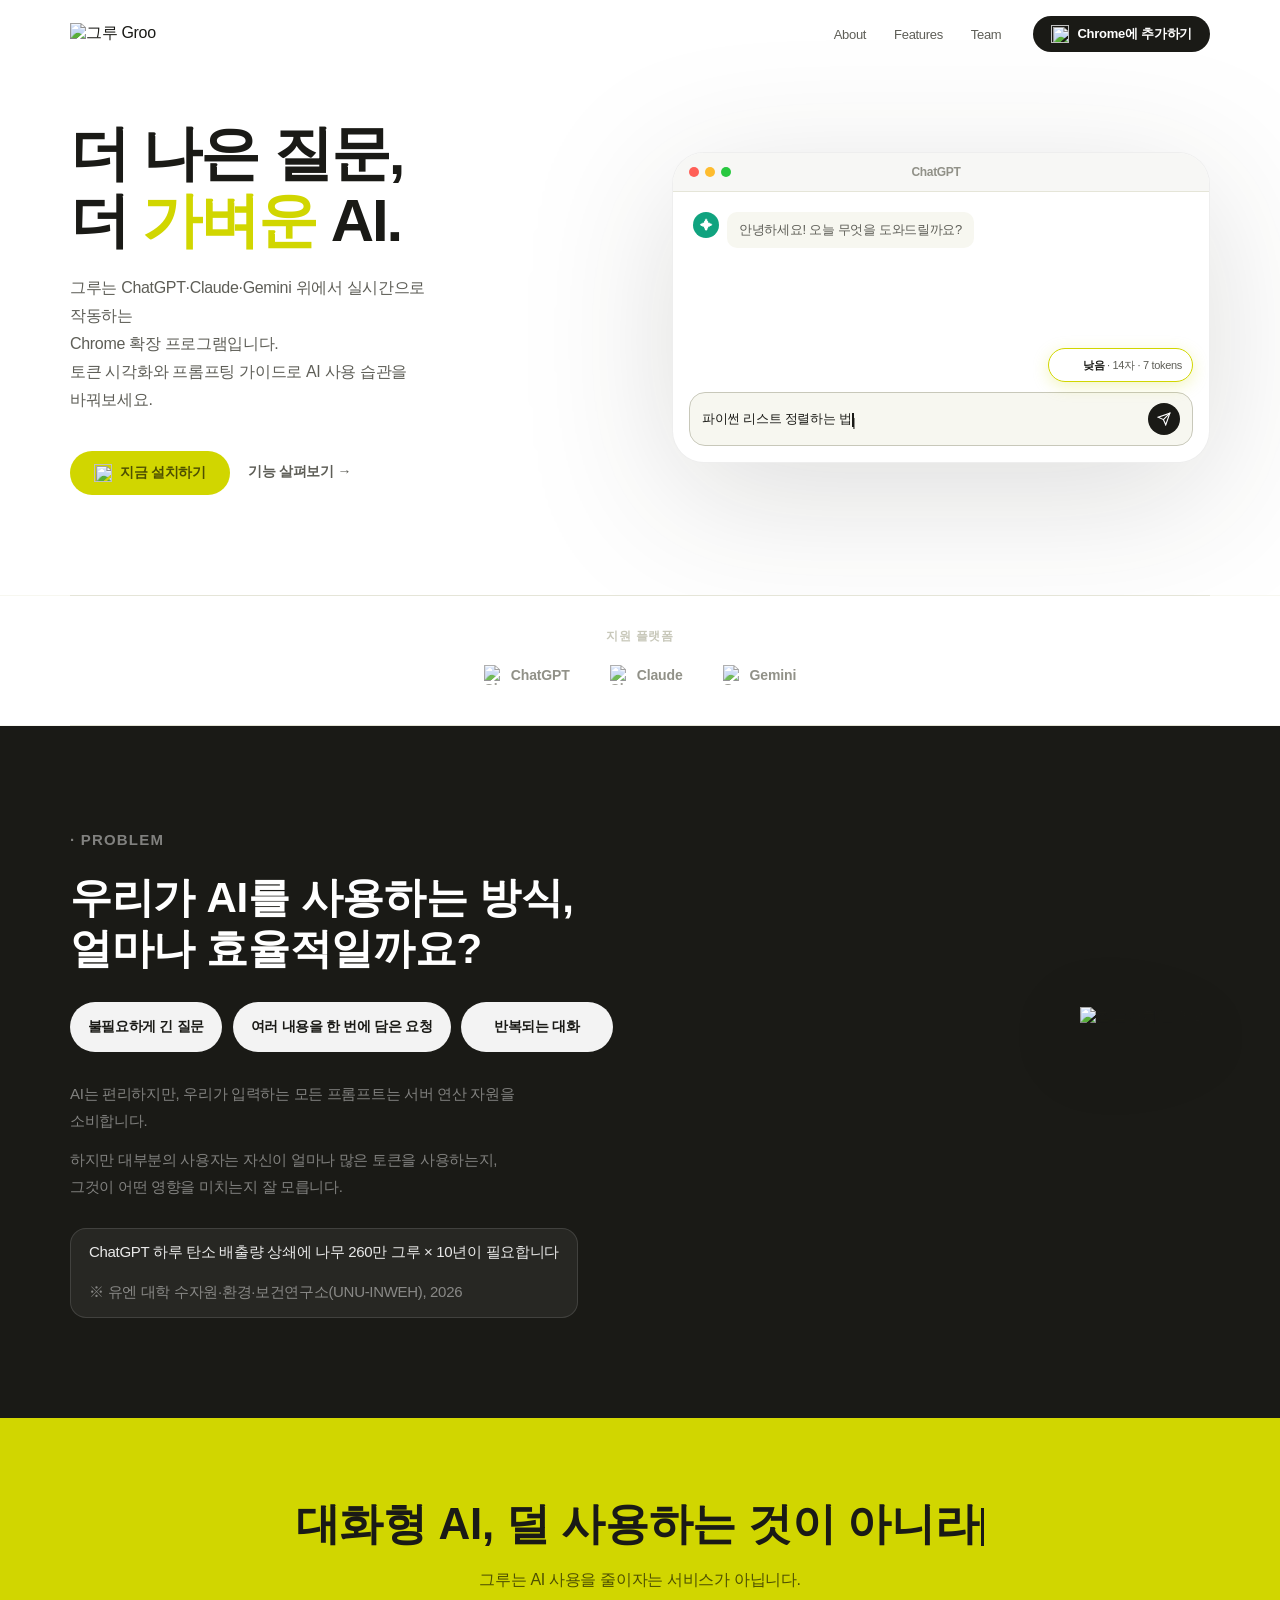
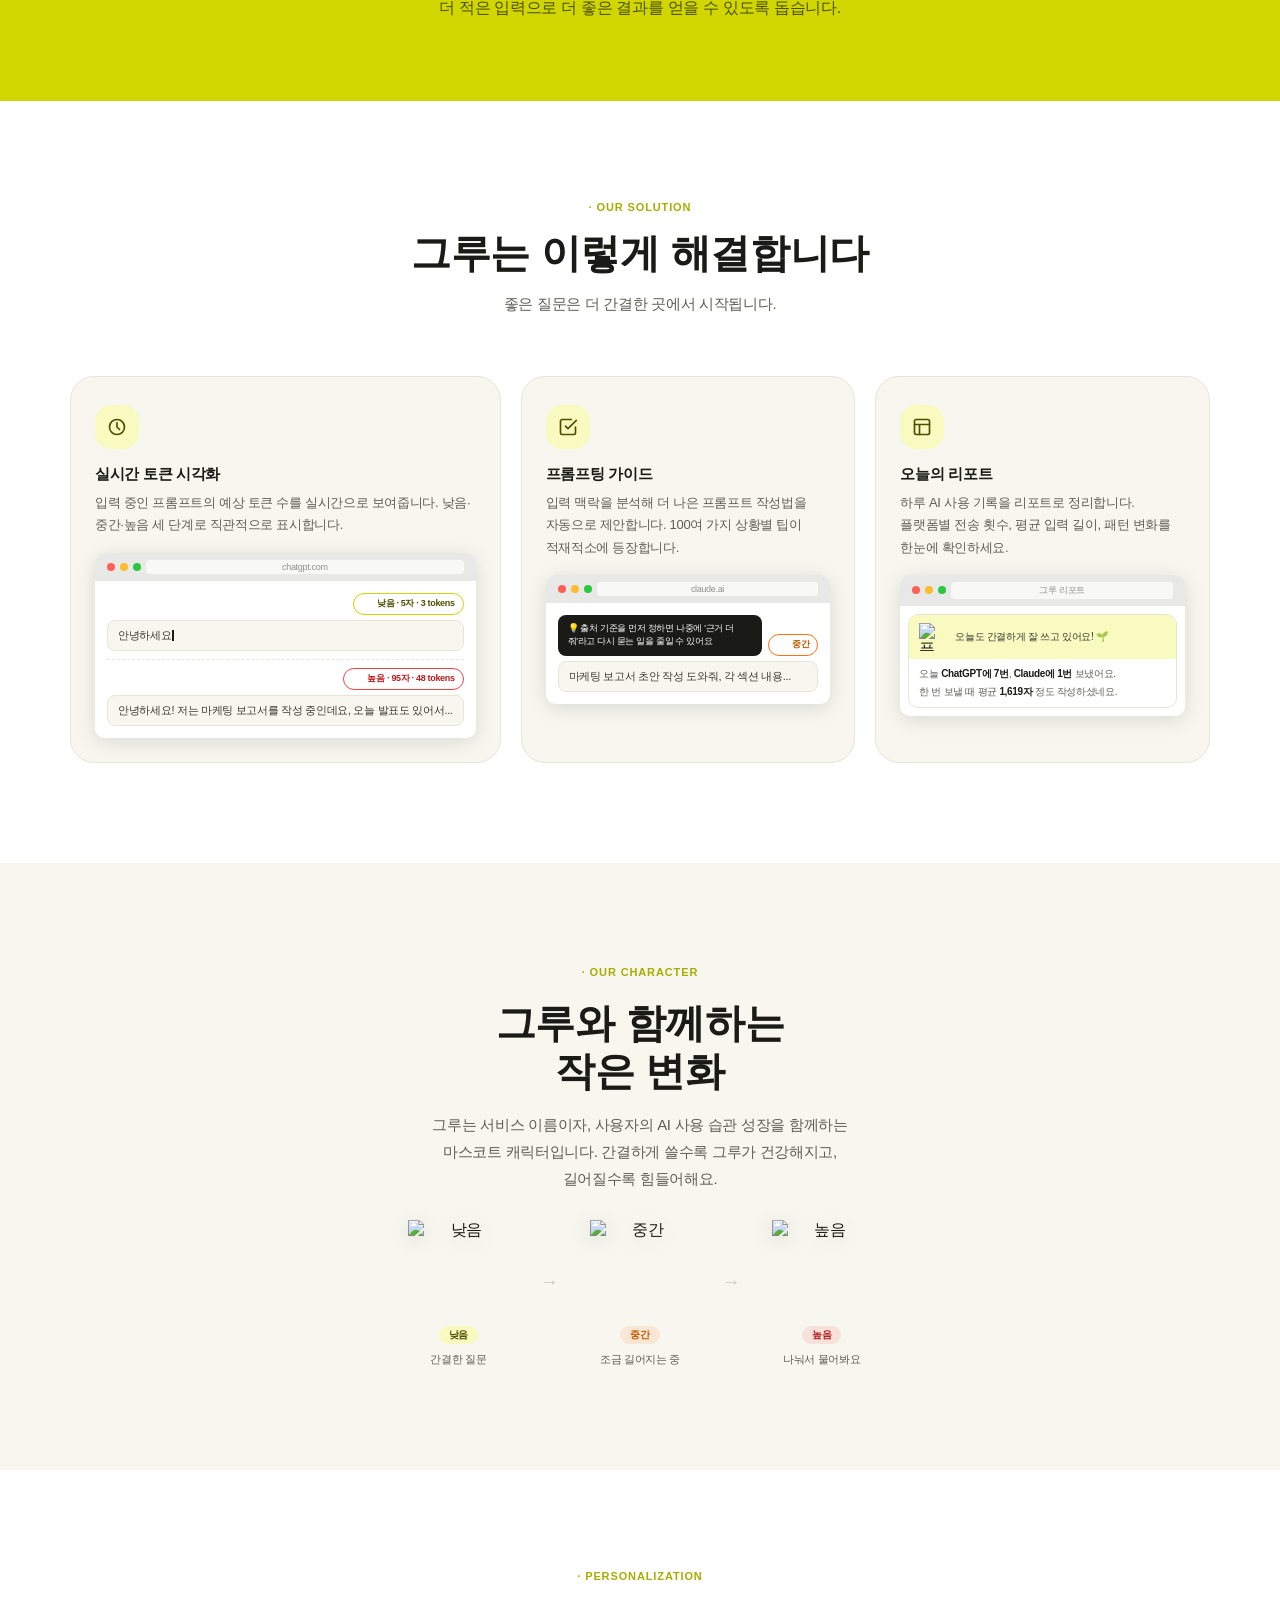
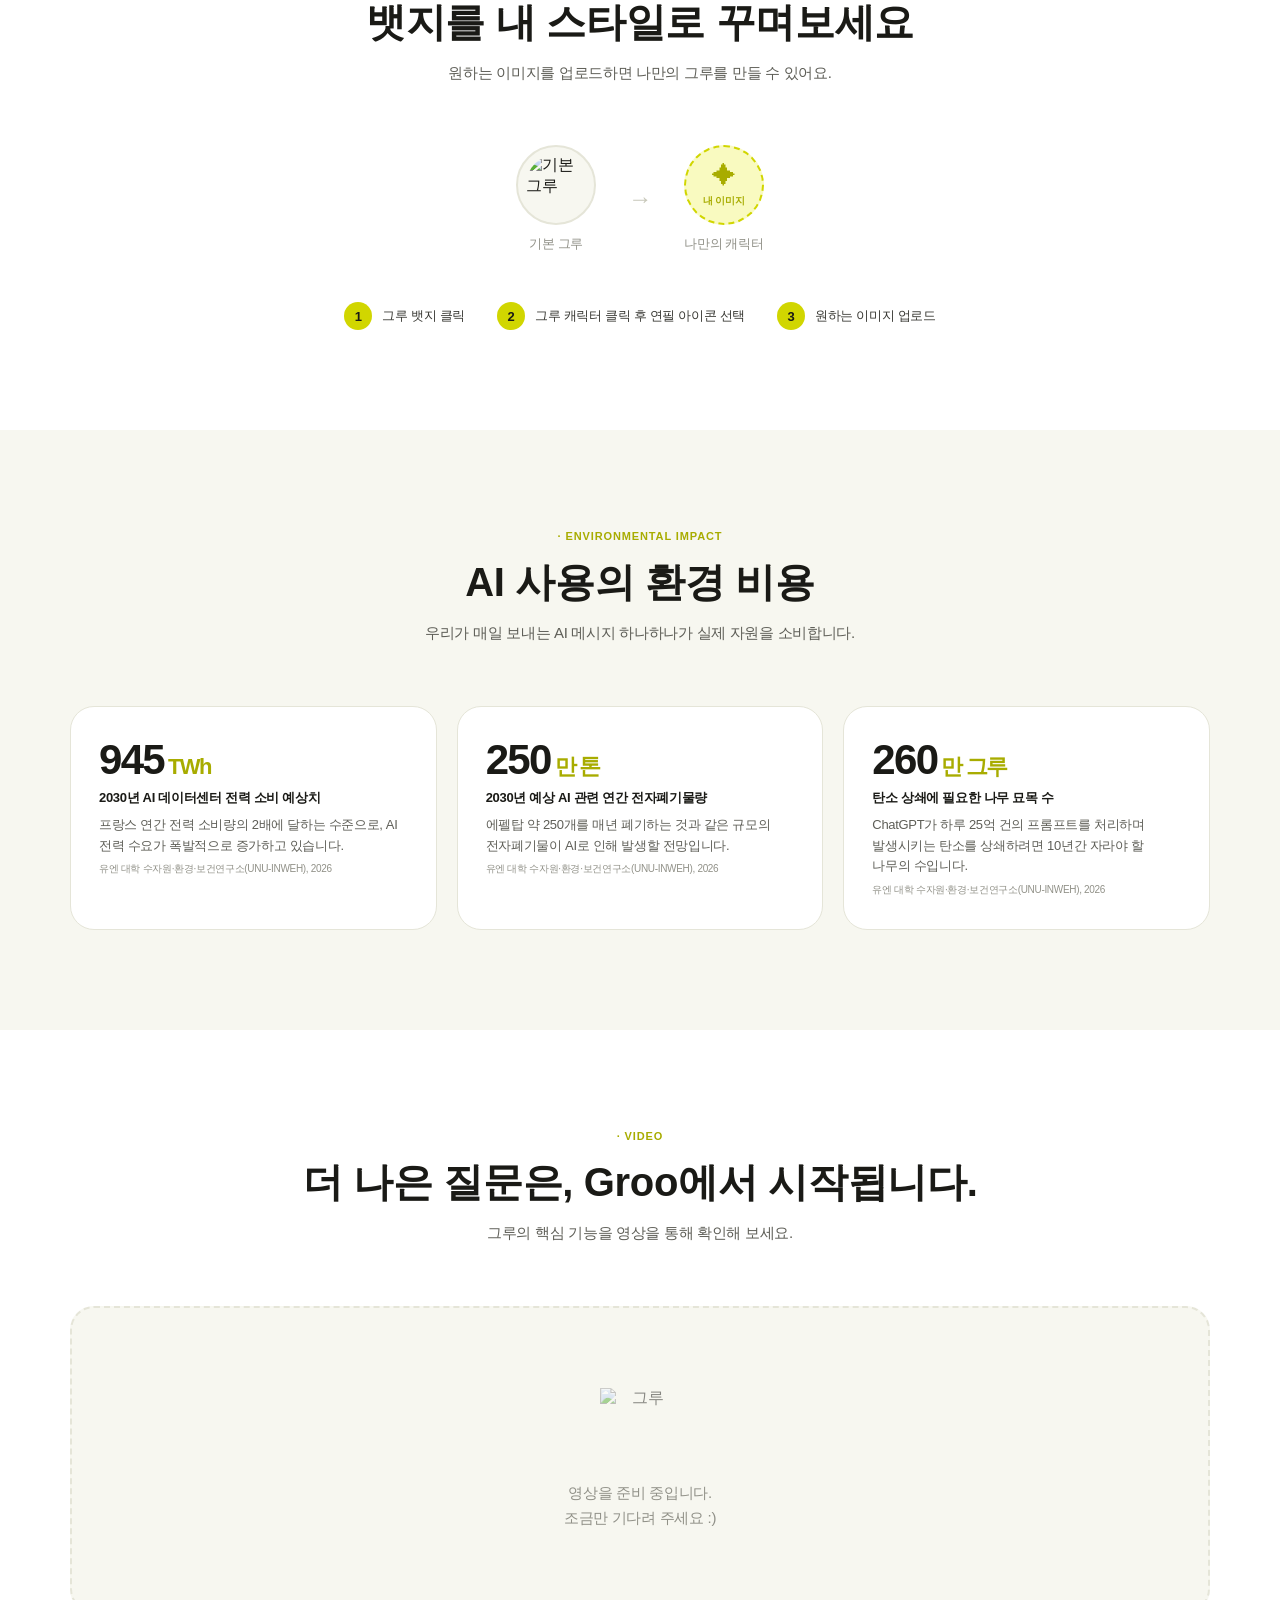
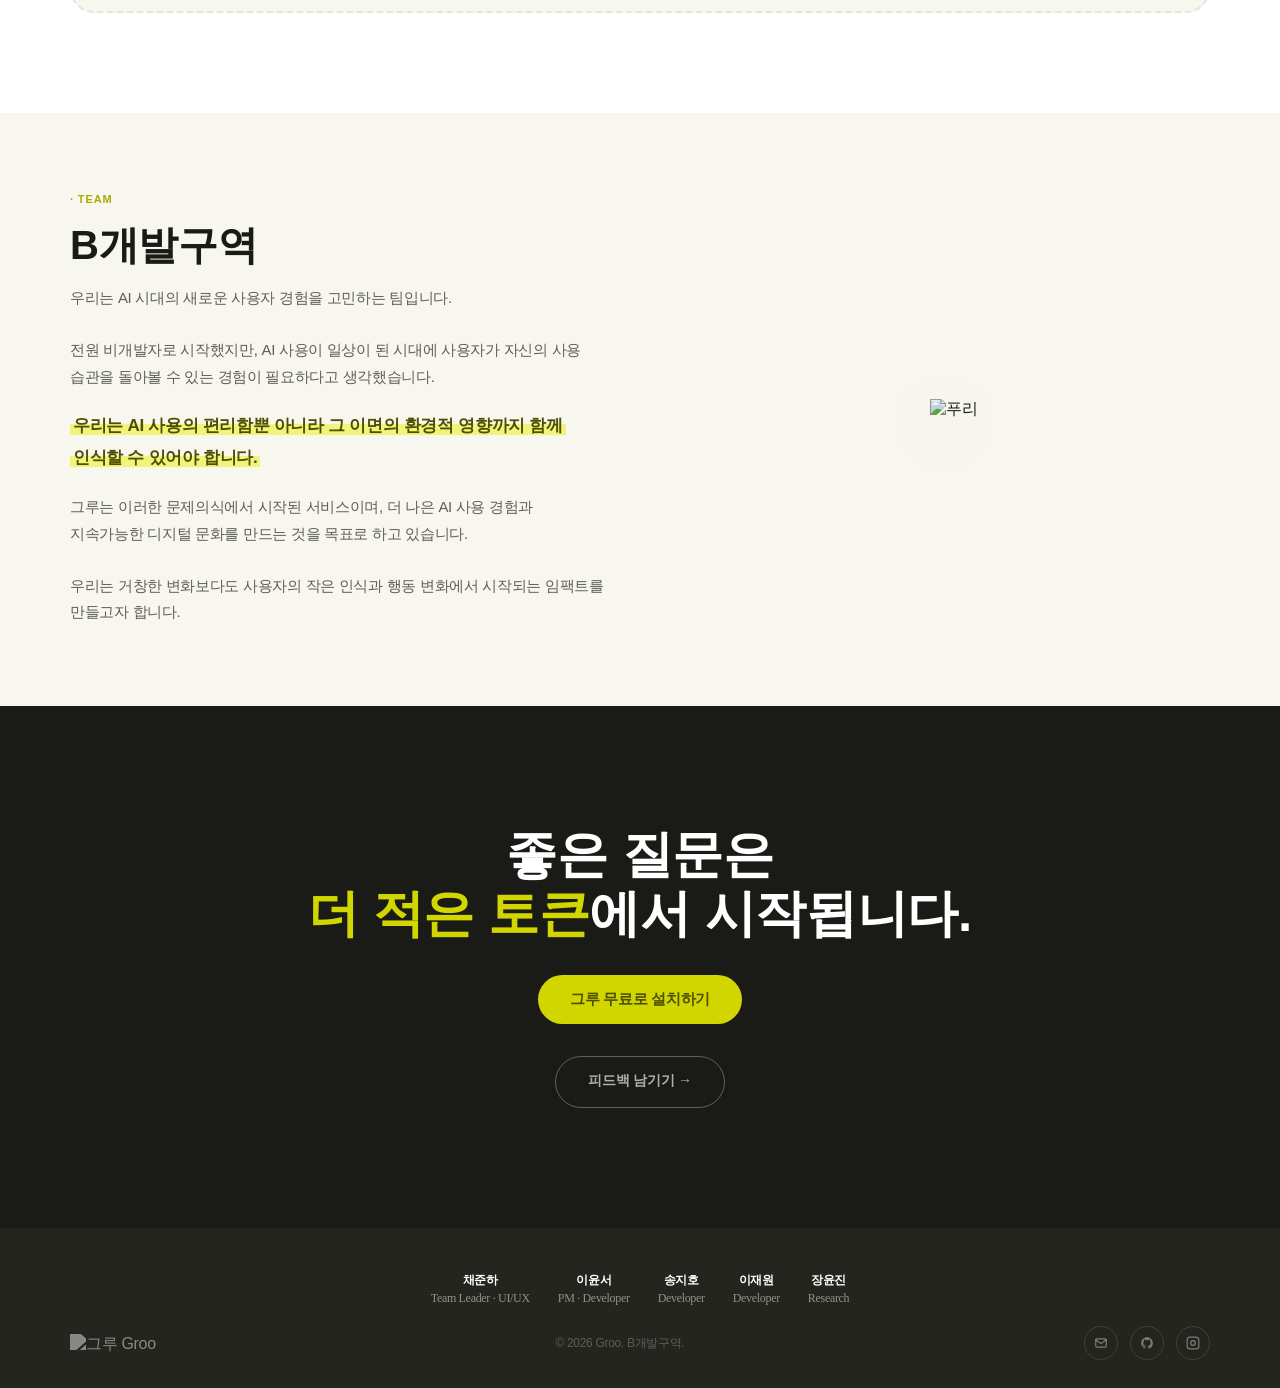
==== commit 1c2304e2: "problem stat 한 줄 정리 및 카드 레이아웃 원복 Co-Authored-By: Claude Sonnet 4.6 <noreply@anthropic.com>" ====
--- a/landing/index.html
+++ b/landing/index.html
@@ -234,11 +234,11 @@
     @keyframes tagFadeIn { to { opacity: 1; transform: translateY(0); } }
     .problem p { font-size: 15px; line-height: 1.8; color: rgba(255,255,255,.45); max-width: 480px; word-break: keep-all; }
     .problem p + p { margin-top: 12px; }
-    .problem-stat { display: flex; align-items: center; gap: 10px; margin-top: 28px; padding: 12px 18px; background: rgba(255,255,255,.06); border: 1px solid rgba(255,255,255,.12); border-radius: var(--radius-md); flex-direction: column; text-align: center; }
-    .problem-stat-top { display: flex; align-items: center; justify-content: center; gap: 10px; }
+    .problem-stat { display: inline-flex; align-items: flex-start; gap: 10px; margin-top: 28px; padding: 12px 18px; background: rgba(255,255,255,.06); border: 1px solid rgba(255,255,255,.12); border-radius: var(--radius-md); flex-direction: column; }
+    .problem-stat-top { display: flex; align-items: center; gap: 10px; }
     .problem-stat-icon { font-size: 20px; }
     .problem-stat-text { font-size: 15px; font-weight: 500; color: rgba(255,255,255,.9); line-height: 1.5; }
-    .stat-source { font-size: 11px; color: rgba(255,255,255,.35); margin-top: 4px; text-align: left; width: 100%; }
+    .stat-source { font-size: 11px; color: rgba(255,255,255,.35); margin-top: 4px; }
     .impact-stat-source { font-size: 10px; color: var(--gray-400); margin-top: 6px; }
     .problem-puri { flex-shrink: 0; animation: float 4s ease-in-out infinite; }
     .problem-puri img { width: 100%; max-width: 380px; height: auto; aspect-ratio: 1/1; object-fit: contain; filter: drop-shadow(0 20px 40px rgba(0,0,0,.4)); display: block; }
@@ -786,7 +786,7 @@
       <p data-animate data-delay="2">하지만 대부분의 사용자는 자신이 얼마나 많은 토큰을 사용하는지,<br>그것이 어떤 영향을 미치는지 잘 모릅니다.</p>
       <div class="problem-stat" data-animate data-delay="3">
         <div class="problem-stat-top">
-          <span class="problem-stat-text">ChatGPT 하루 탄소 배출량 상쇄에<br>나무 260만 그루 × 10년이 필요합니다</span>
+          <span class="problem-stat-text">ChatGPT 하루 탄소 배출량 상쇄에 나무 260만 그루 × 10년이 필요합니다</span>
         </div>
         <p class="stat-source">※ 유엔 대학 수자원·환경·보건연구소(UNU-INWEH), 2026</p>
       </div>
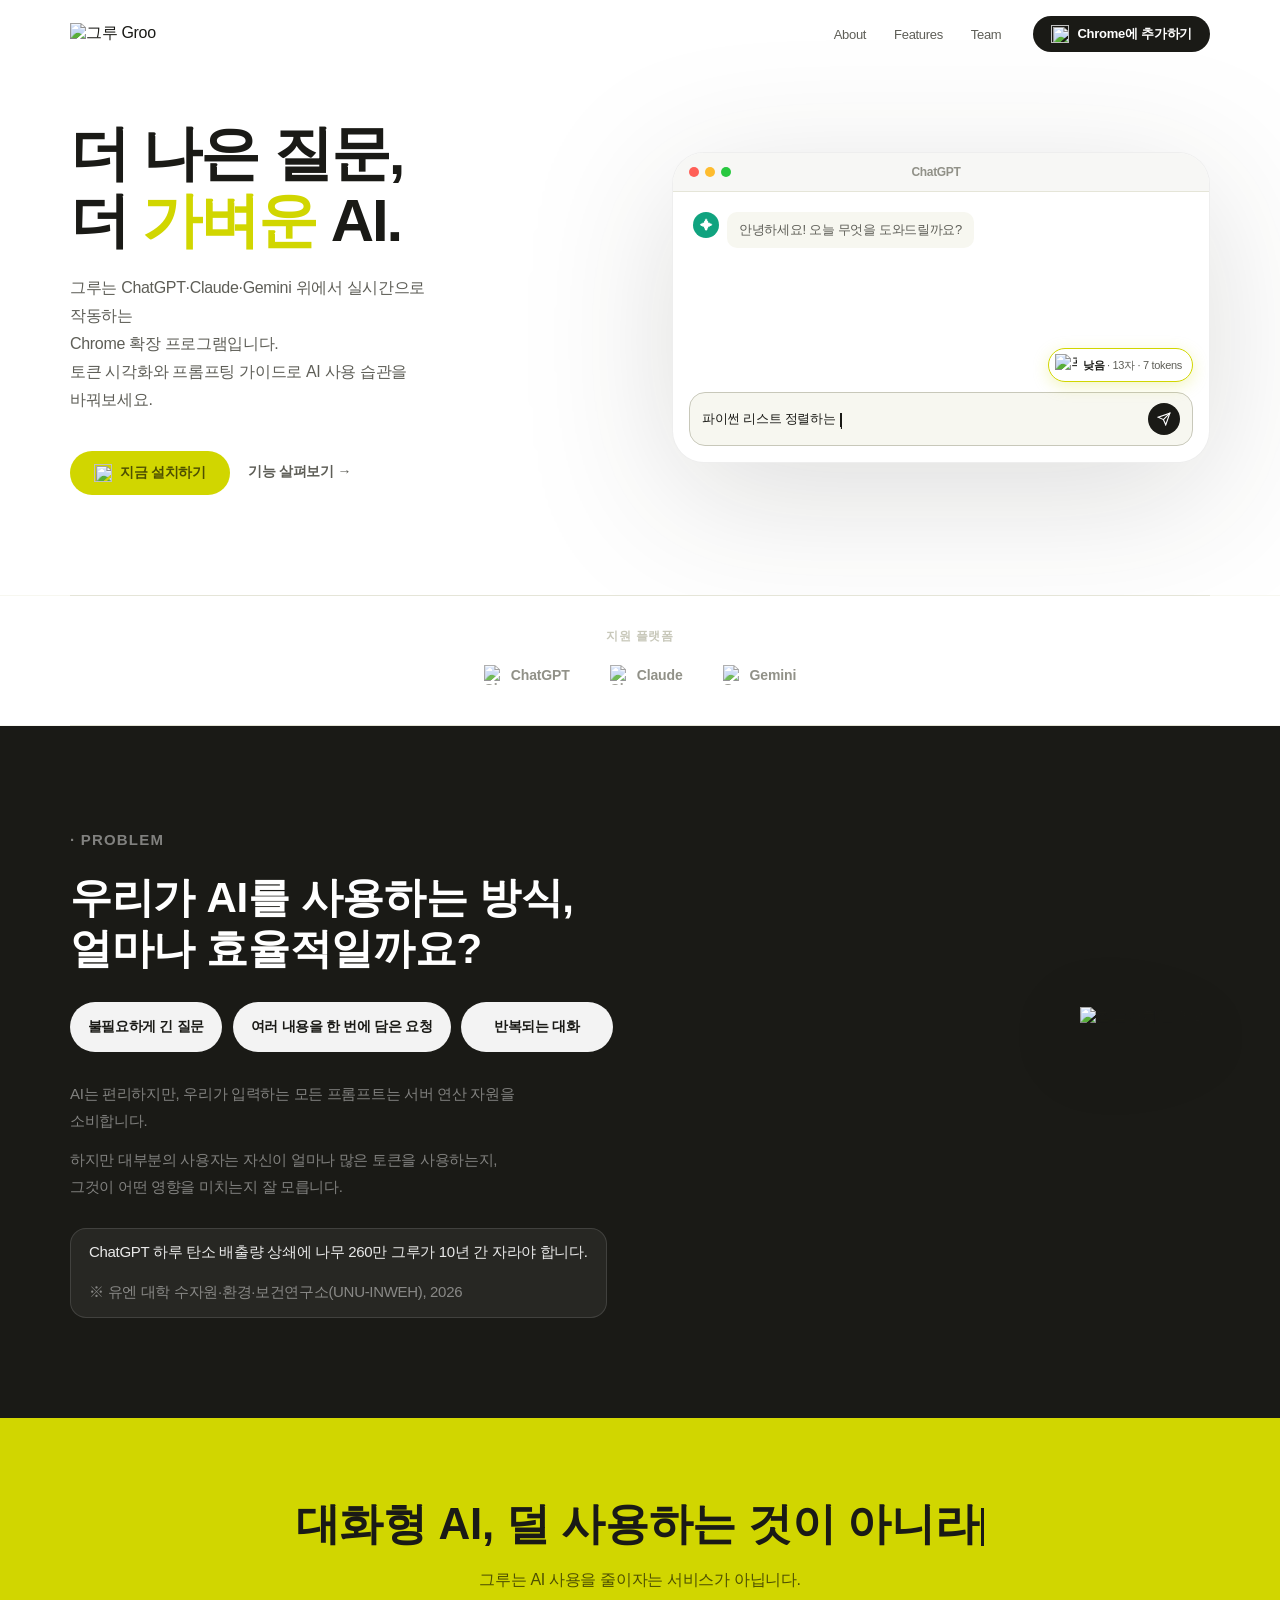
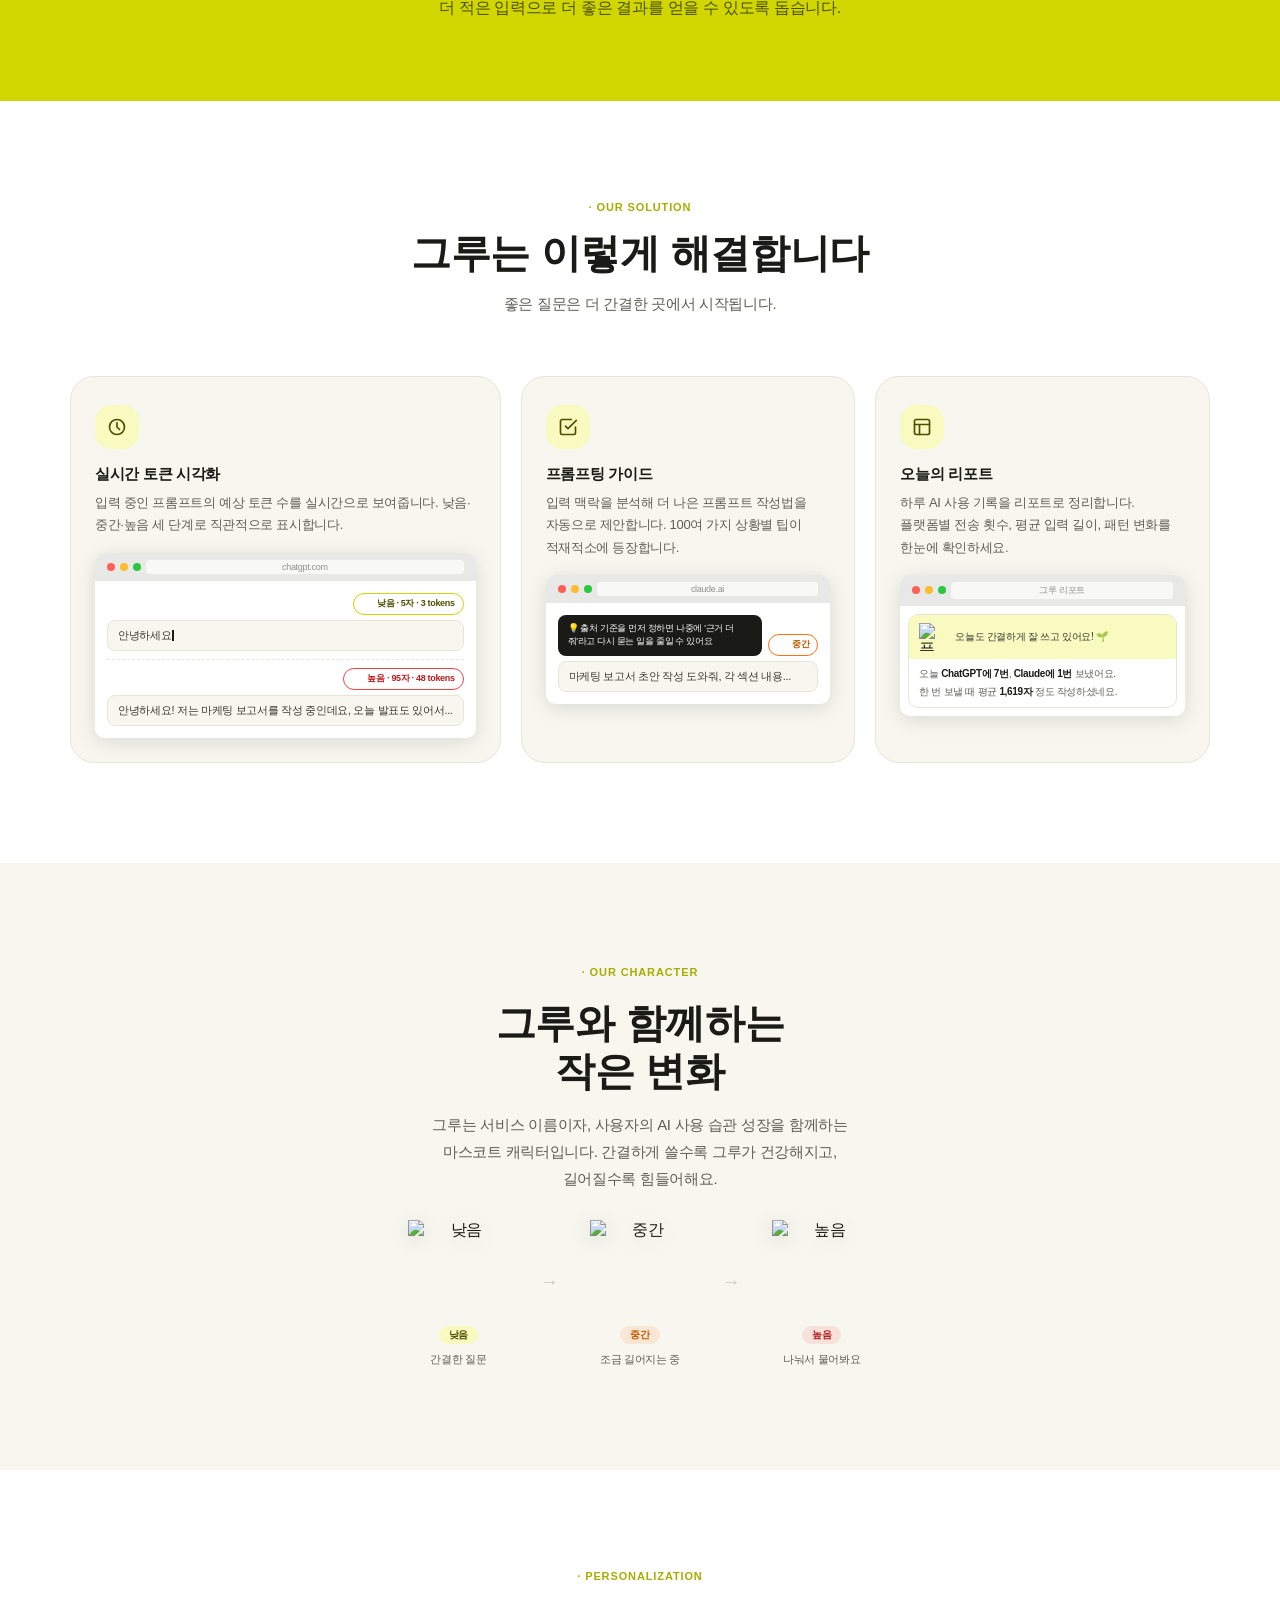
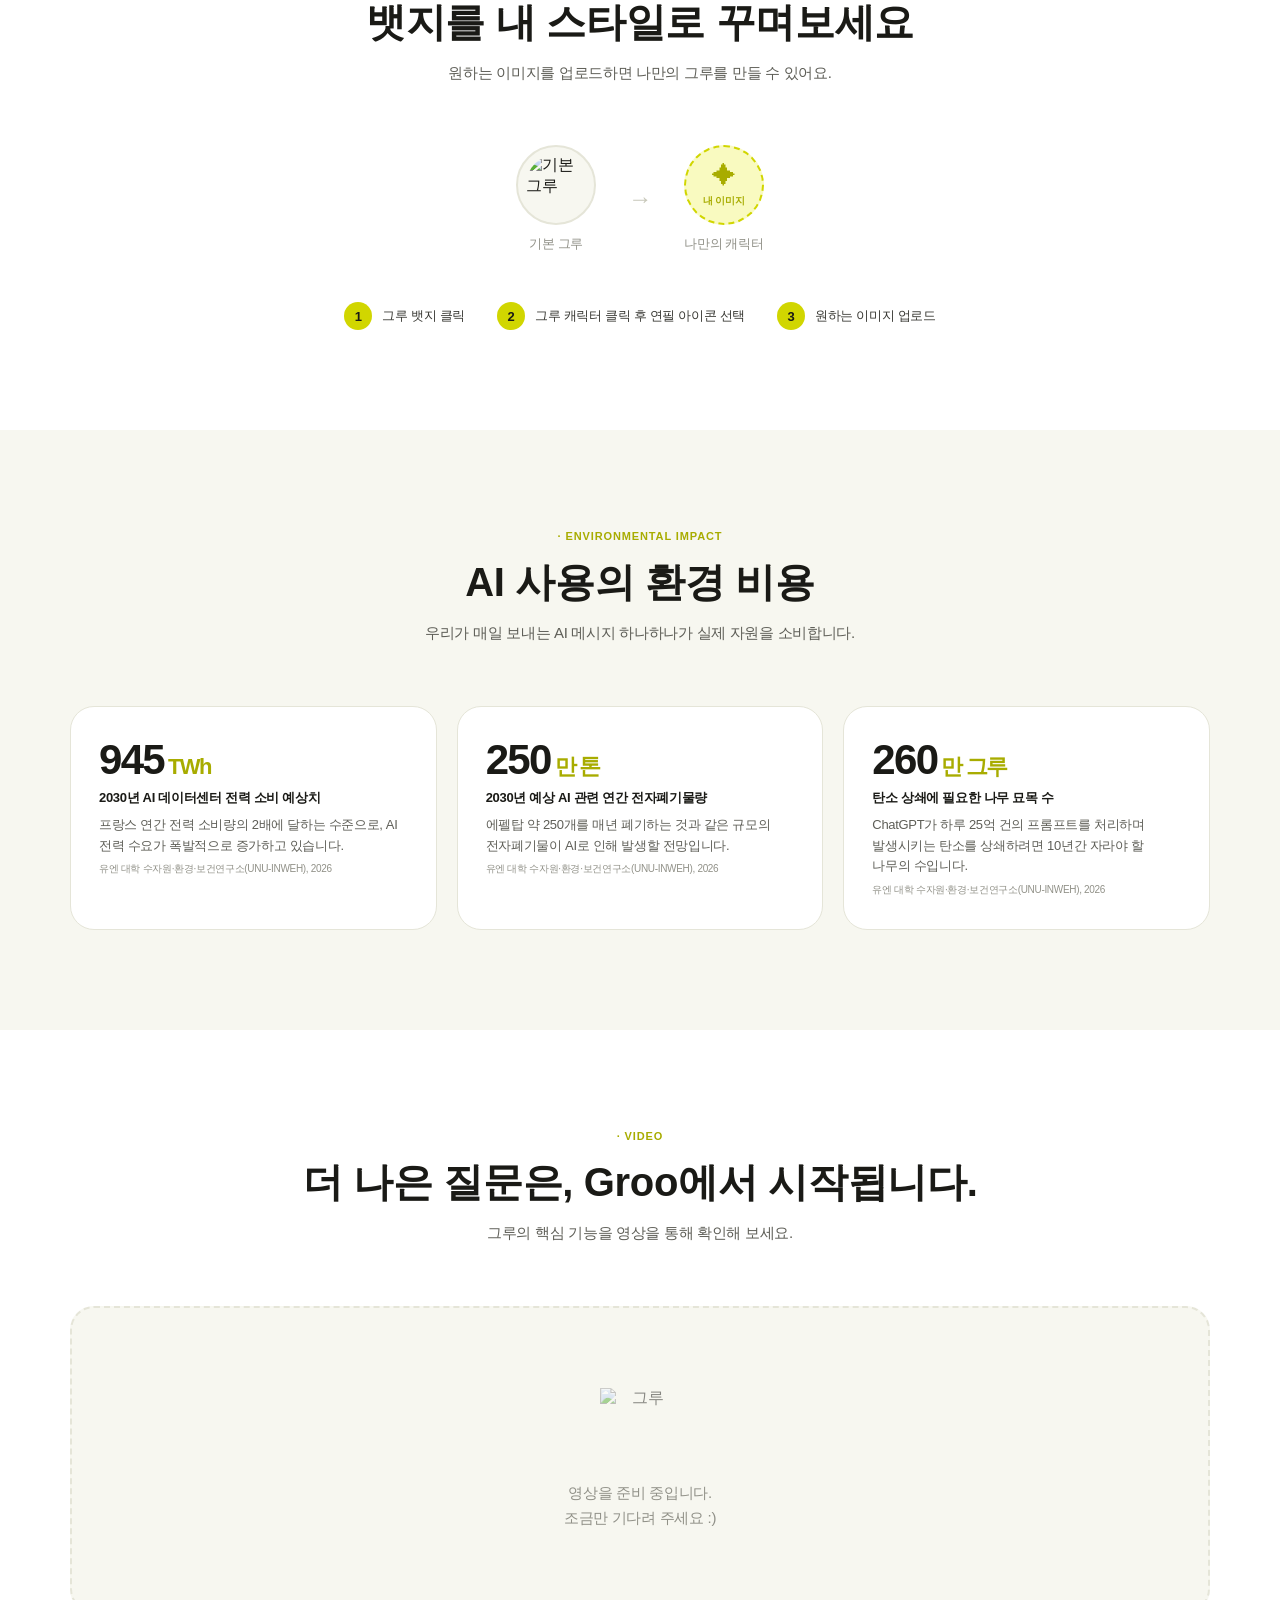
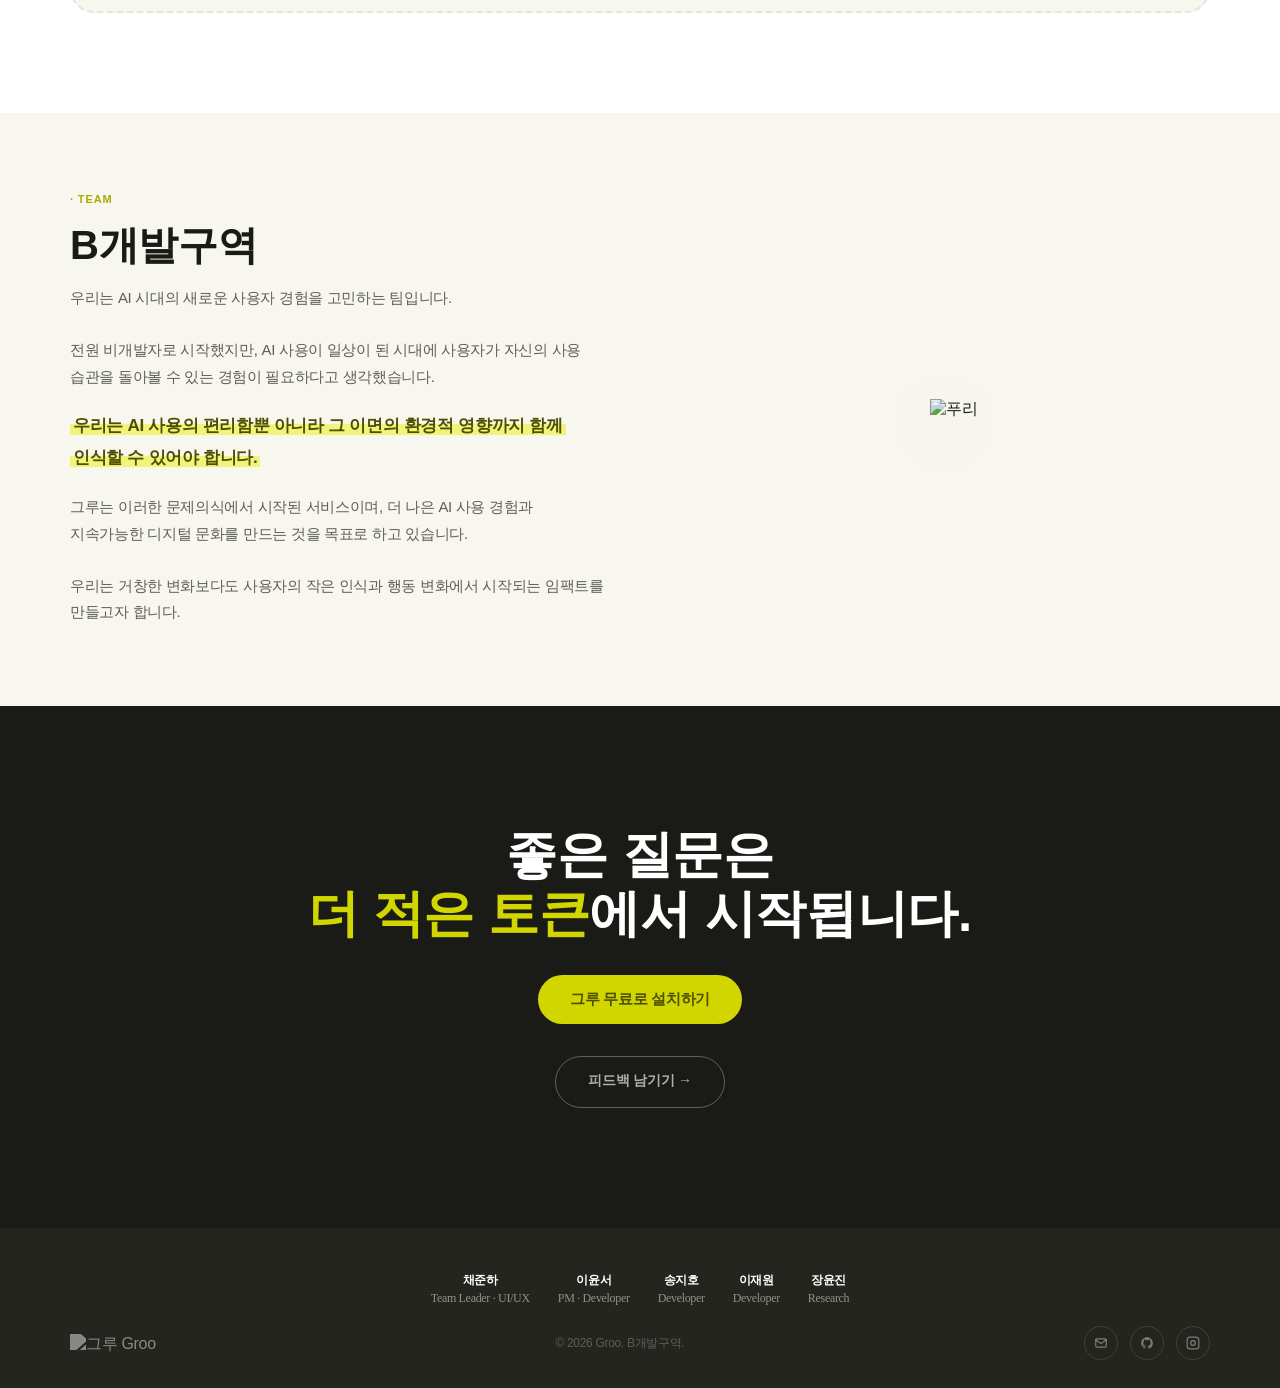
==== commit 575211a6: "problem stat 문구 수정 Co-Authored-By: Claude Sonnet 4.6 <noreply@anthropic.com>" ====
--- a/landing/index.html
+++ b/landing/index.html
@@ -786,7 +786,7 @@
       <p data-animate data-delay="2">하지만 대부분의 사용자는 자신이 얼마나 많은 토큰을 사용하는지,<br>그것이 어떤 영향을 미치는지 잘 모릅니다.</p>
       <div class="problem-stat" data-animate data-delay="3">
         <div class="problem-stat-top">
-          <span class="problem-stat-text">ChatGPT 하루 탄소 배출량 상쇄에 나무 260만 그루 × 10년이 필요합니다</span>
+          <span class="problem-stat-text">ChatGPT 하루 탄소 배출량 상쇄에 나무 260만 그루가 10년 간 자라야 합니다.</span>
         </div>
         <p class="stat-source">※ 유엔 대학 수자원·환경·보건연구소(UNU-INWEH), 2026</p>
       </div>
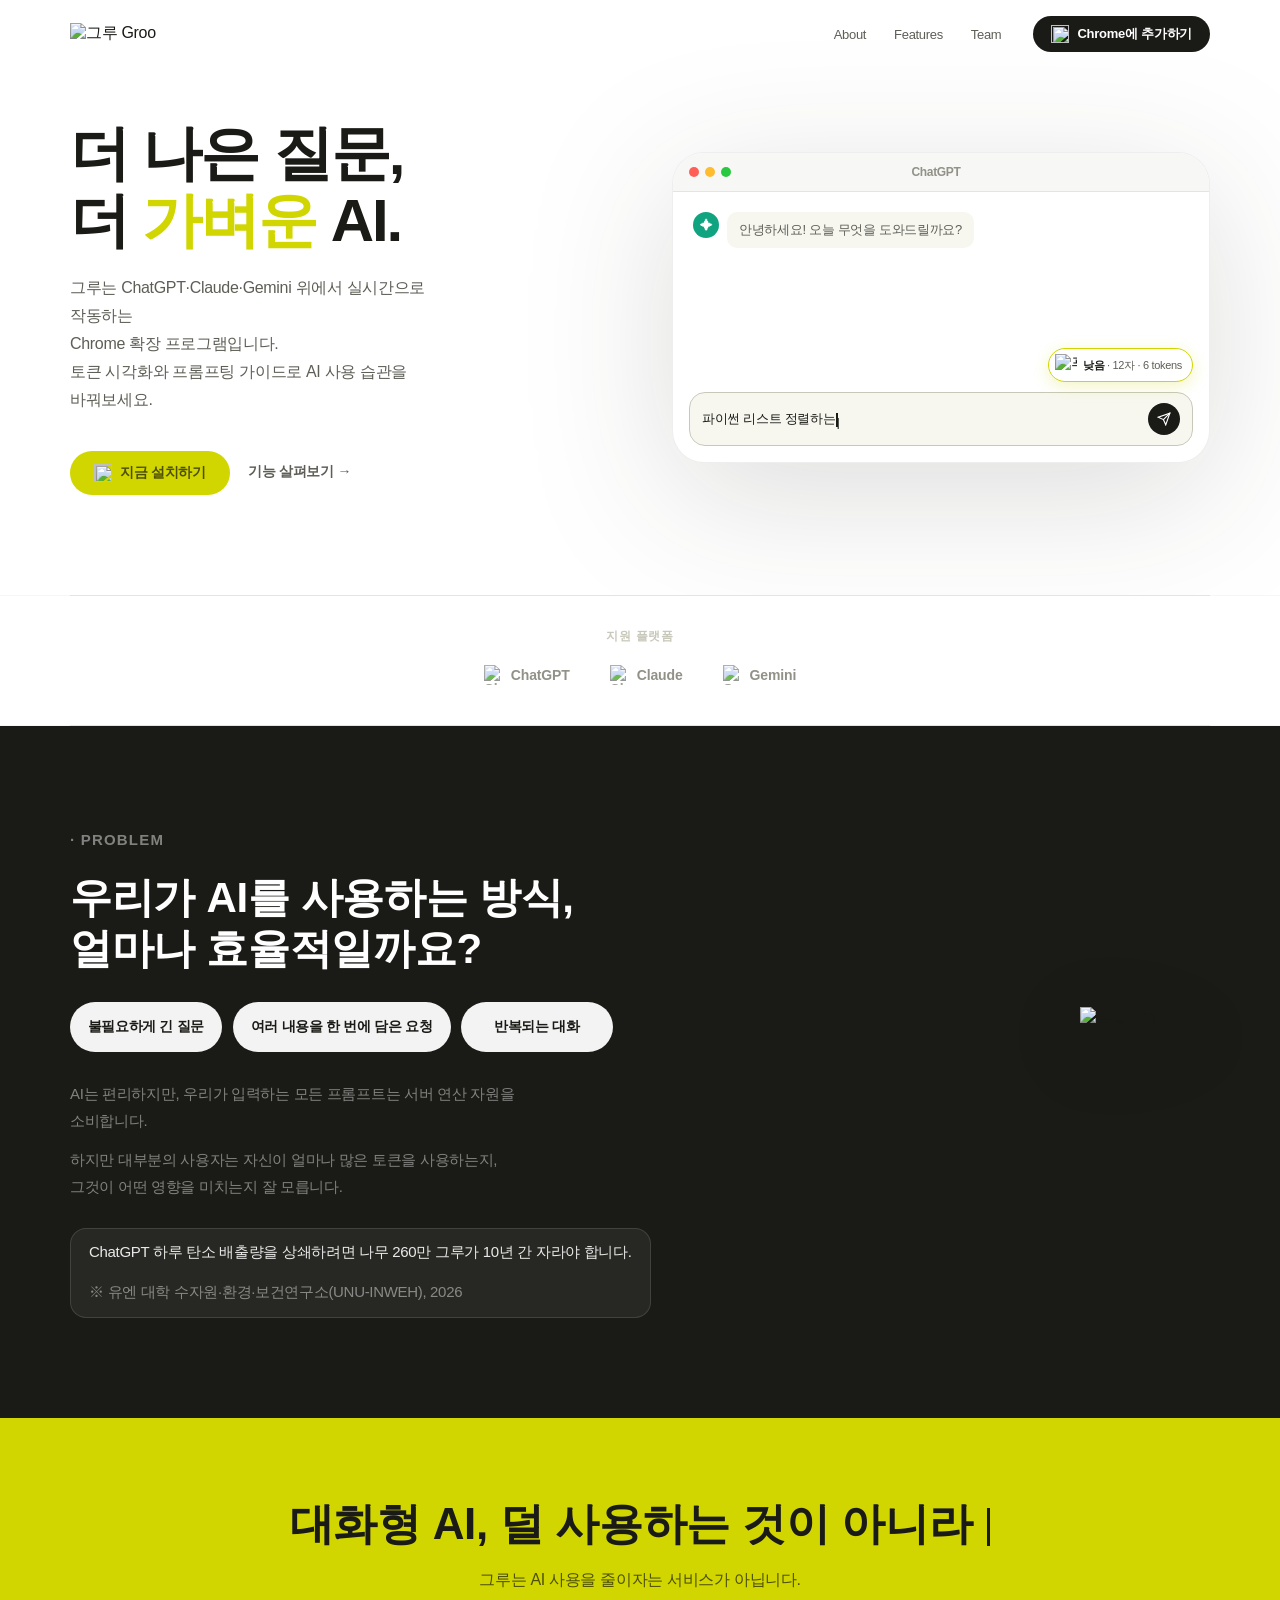
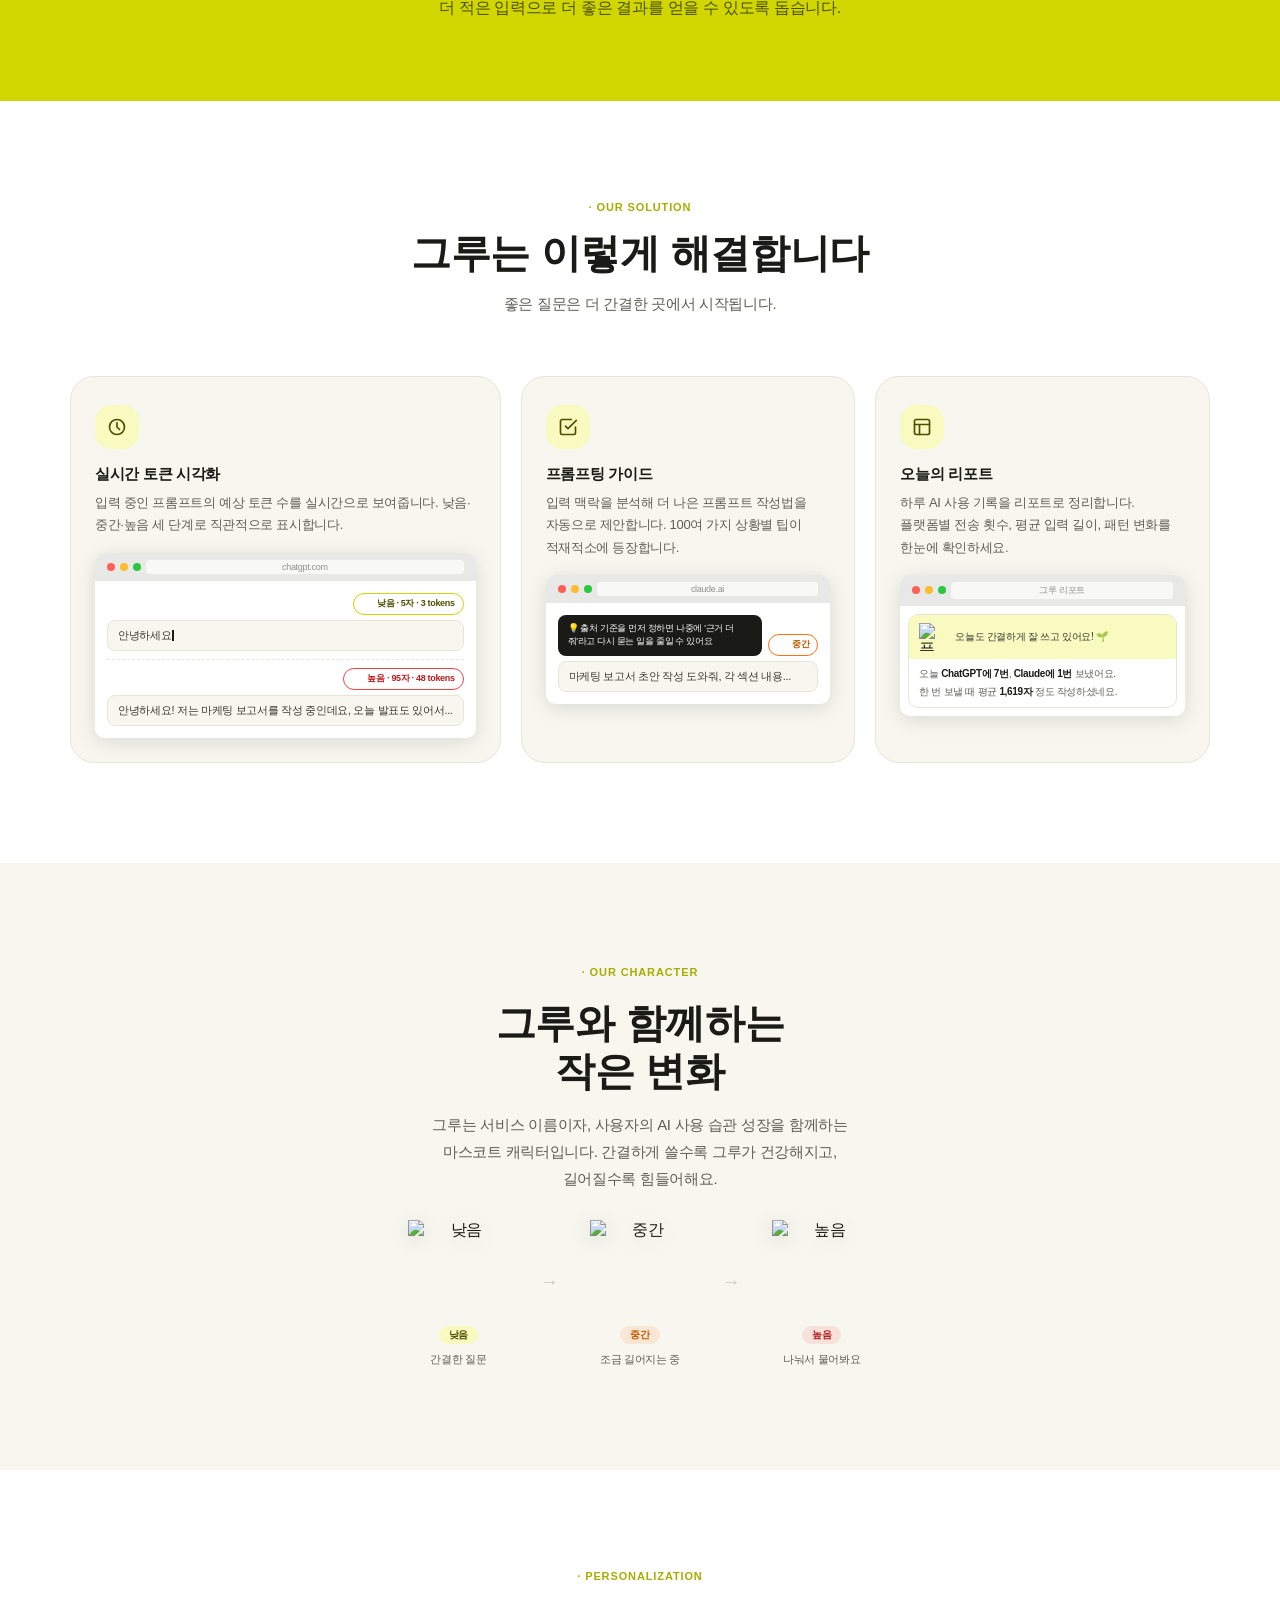
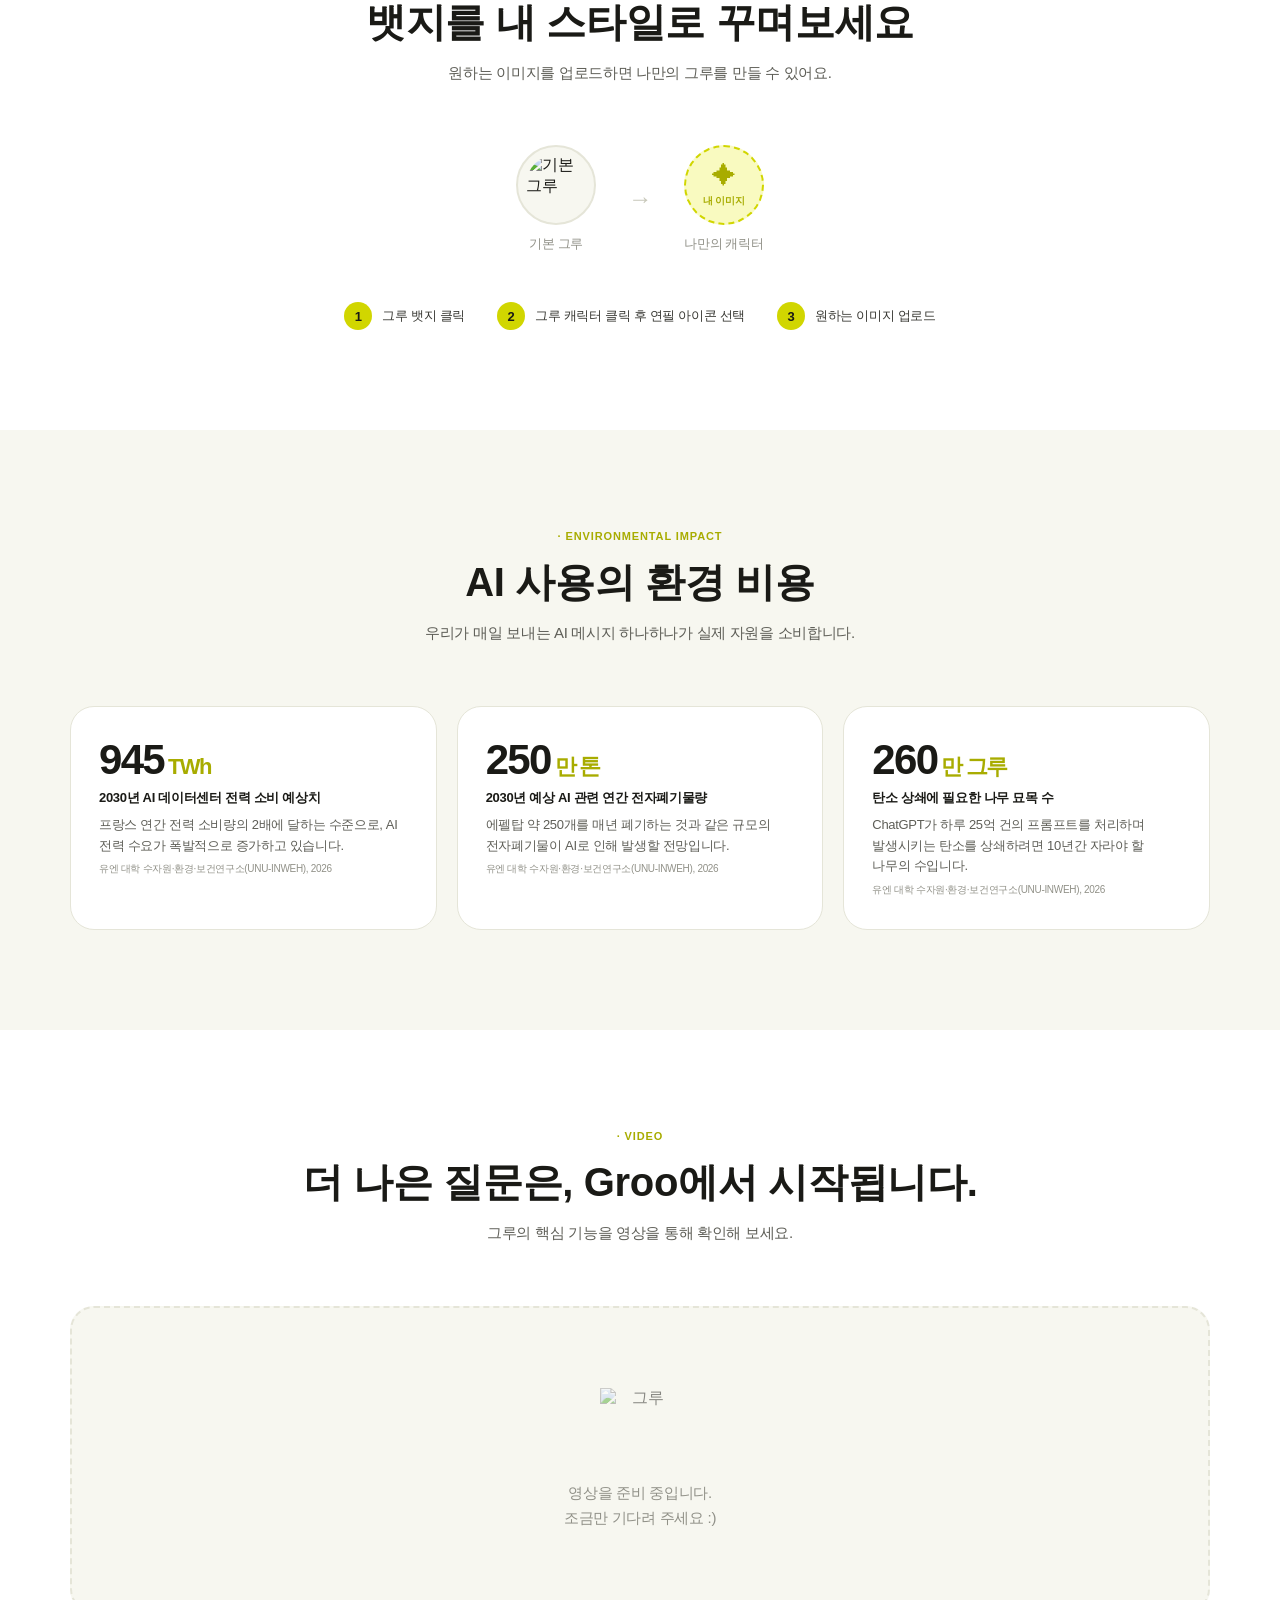
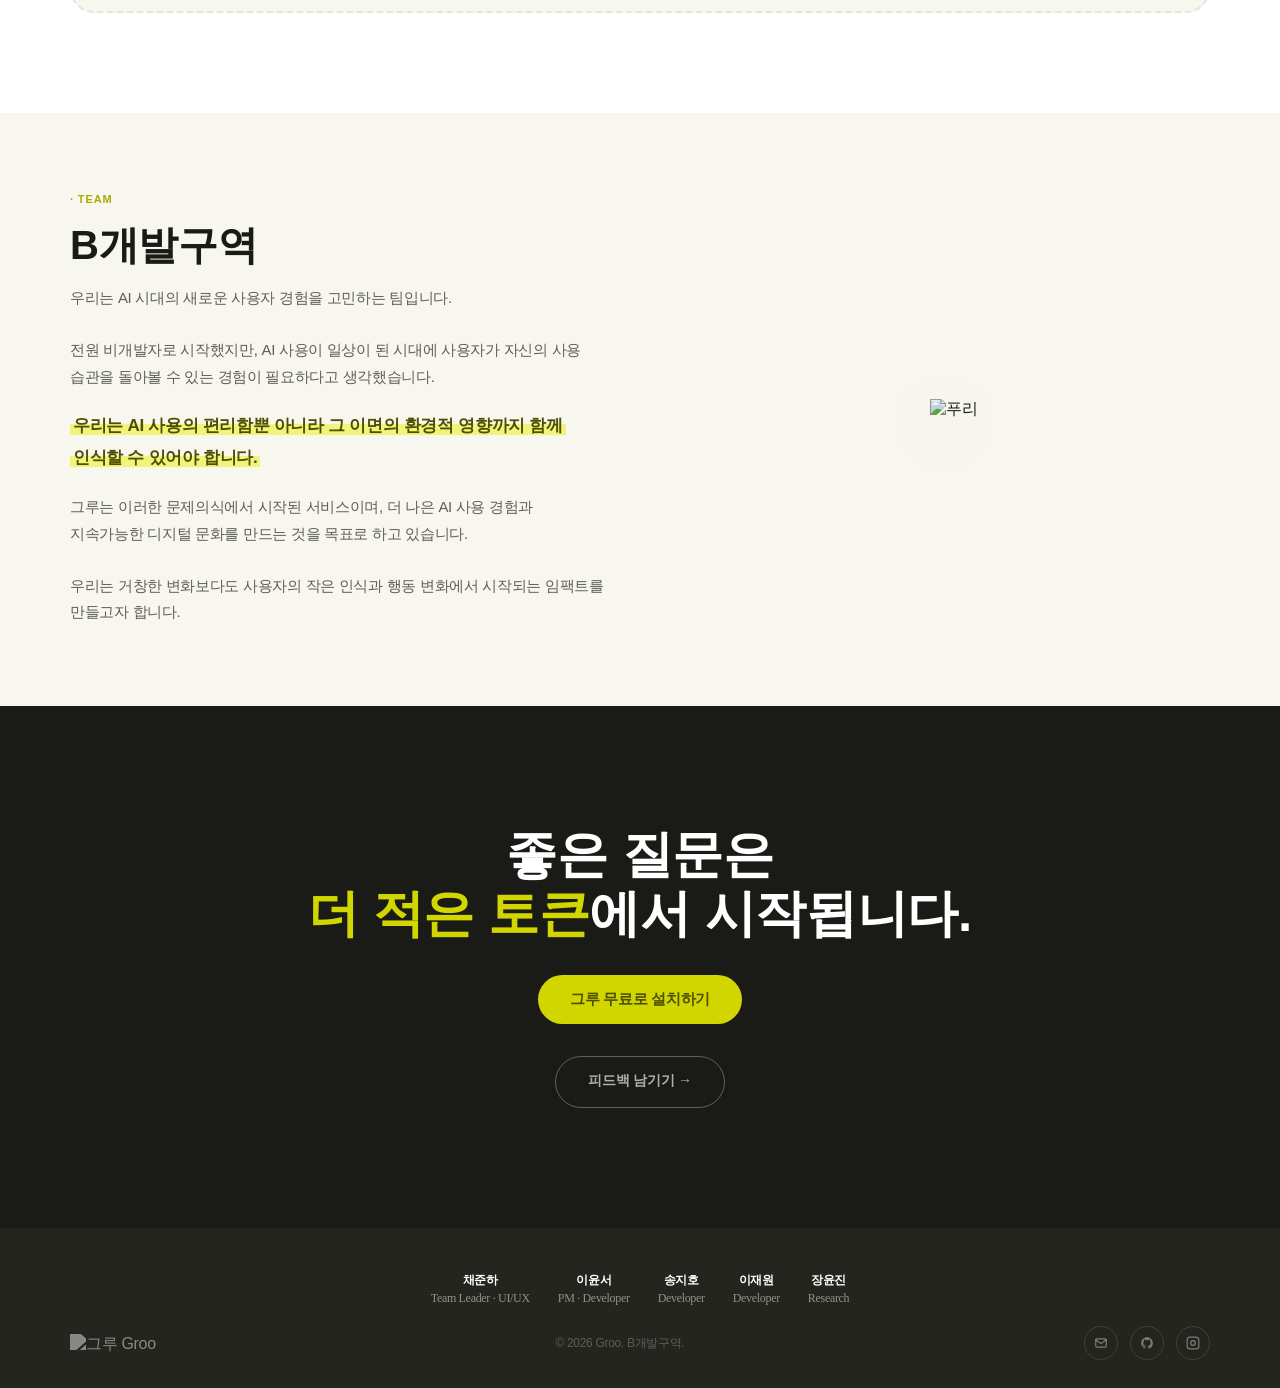
==== commit 3b1d8c72: "problem stat 문구 수정 Co-Authored-By: Claude Sonnet 4.6 <noreply@anthropic.com>" ====
--- a/landing/index.html
+++ b/landing/index.html
@@ -786,7 +786,7 @@
       <p data-animate data-delay="2">하지만 대부분의 사용자는 자신이 얼마나 많은 토큰을 사용하는지,<br>그것이 어떤 영향을 미치는지 잘 모릅니다.</p>
       <div class="problem-stat" data-animate data-delay="3">
         <div class="problem-stat-top">
-          <span class="problem-stat-text">ChatGPT 하루 탄소 배출량 상쇄에 나무 260만 그루가 10년 간 자라야 합니다.</span>
+          <span class="problem-stat-text">ChatGPT 하루 탄소 배출량을 상쇄하려면 나무 260만 그루가 10년 간 자라야 합니다.</span>
         </div>
         <p class="stat-source">※ 유엔 대학 수자원·환경·보건연구소(UNU-INWEH), 2026</p>
       </div>
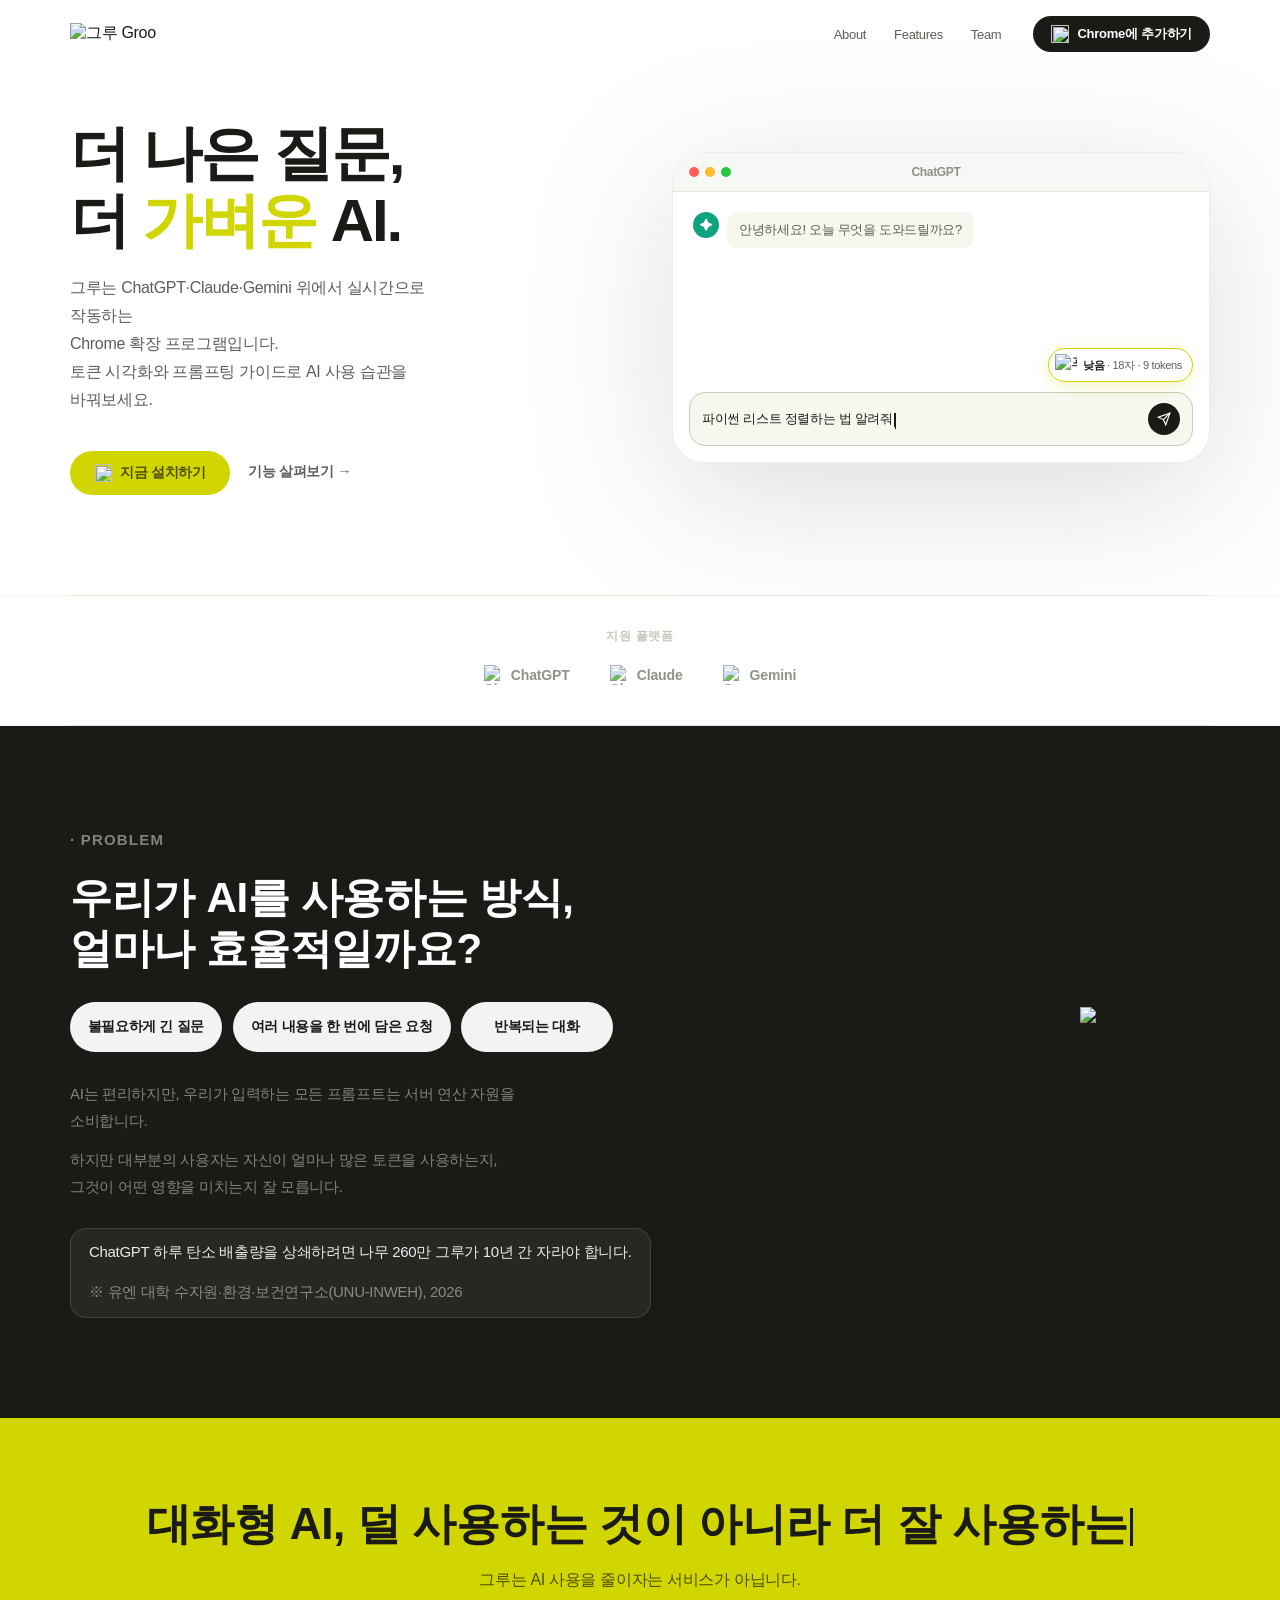
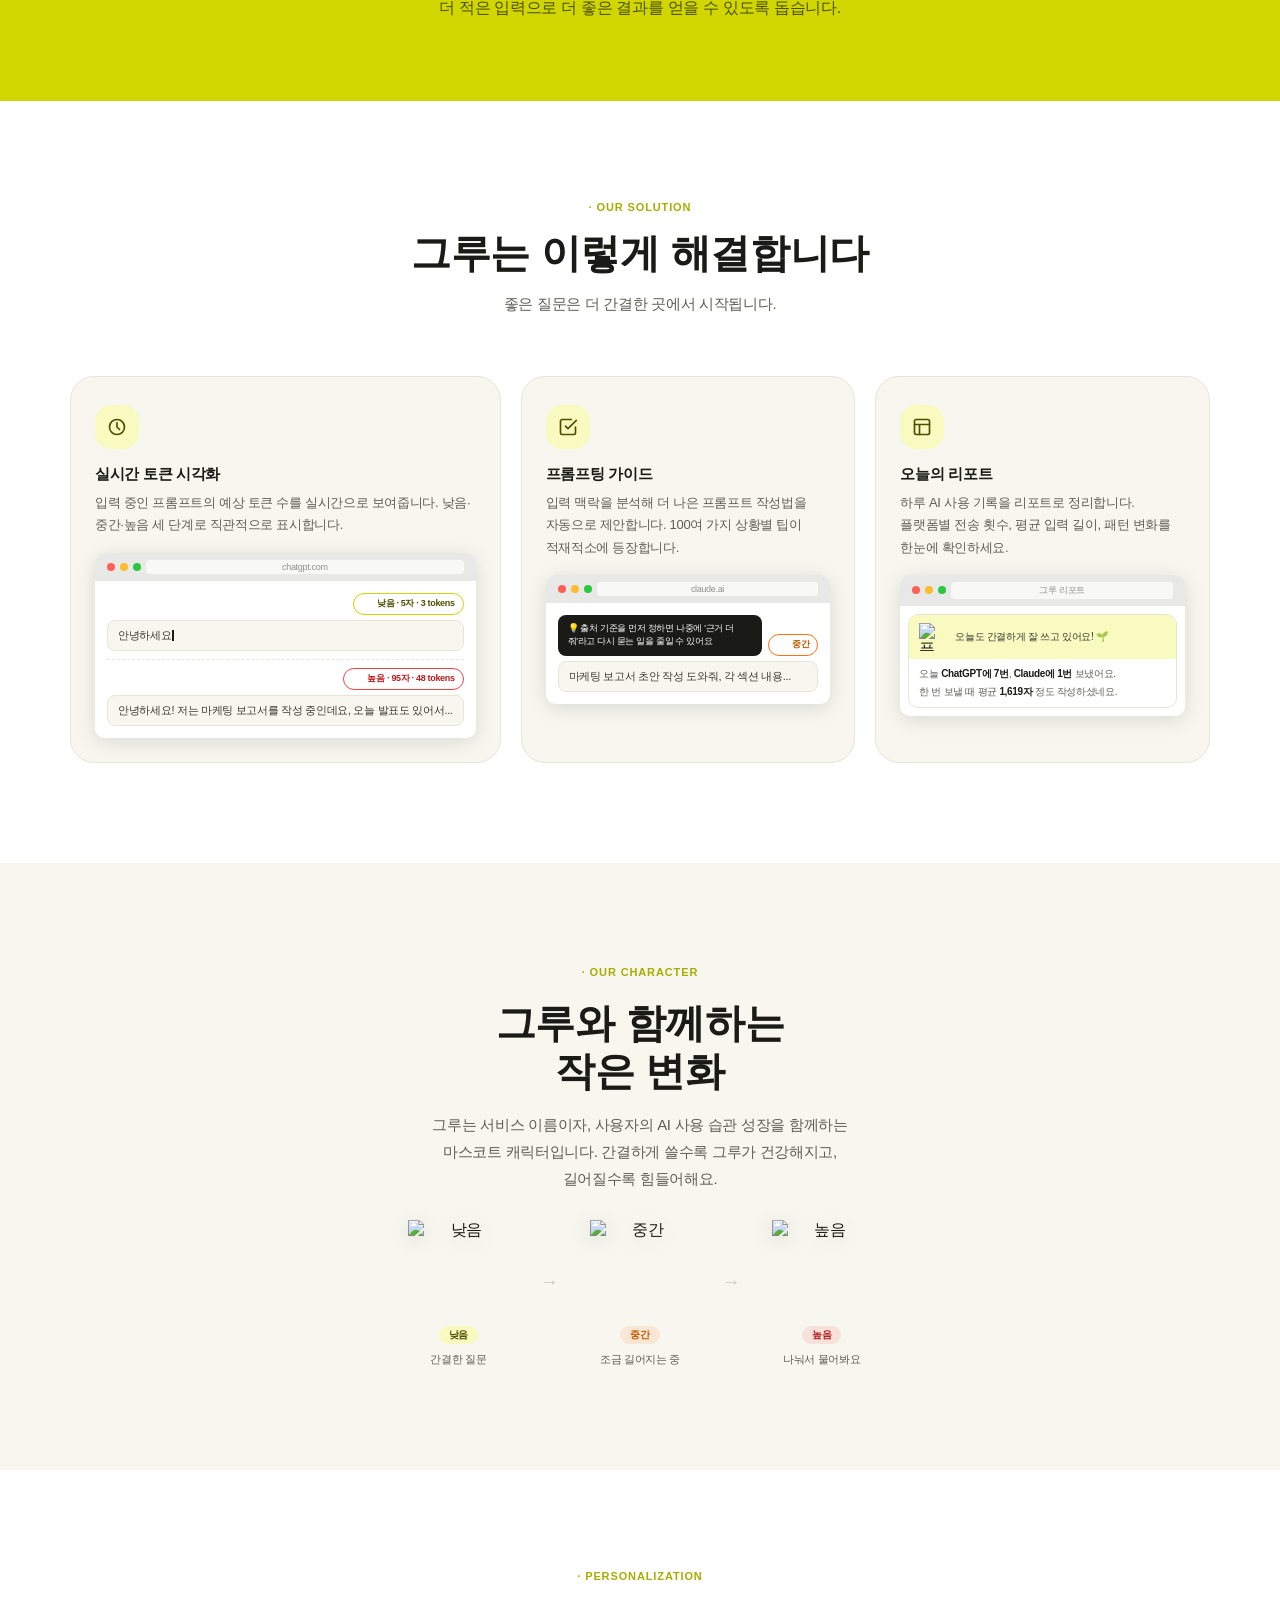
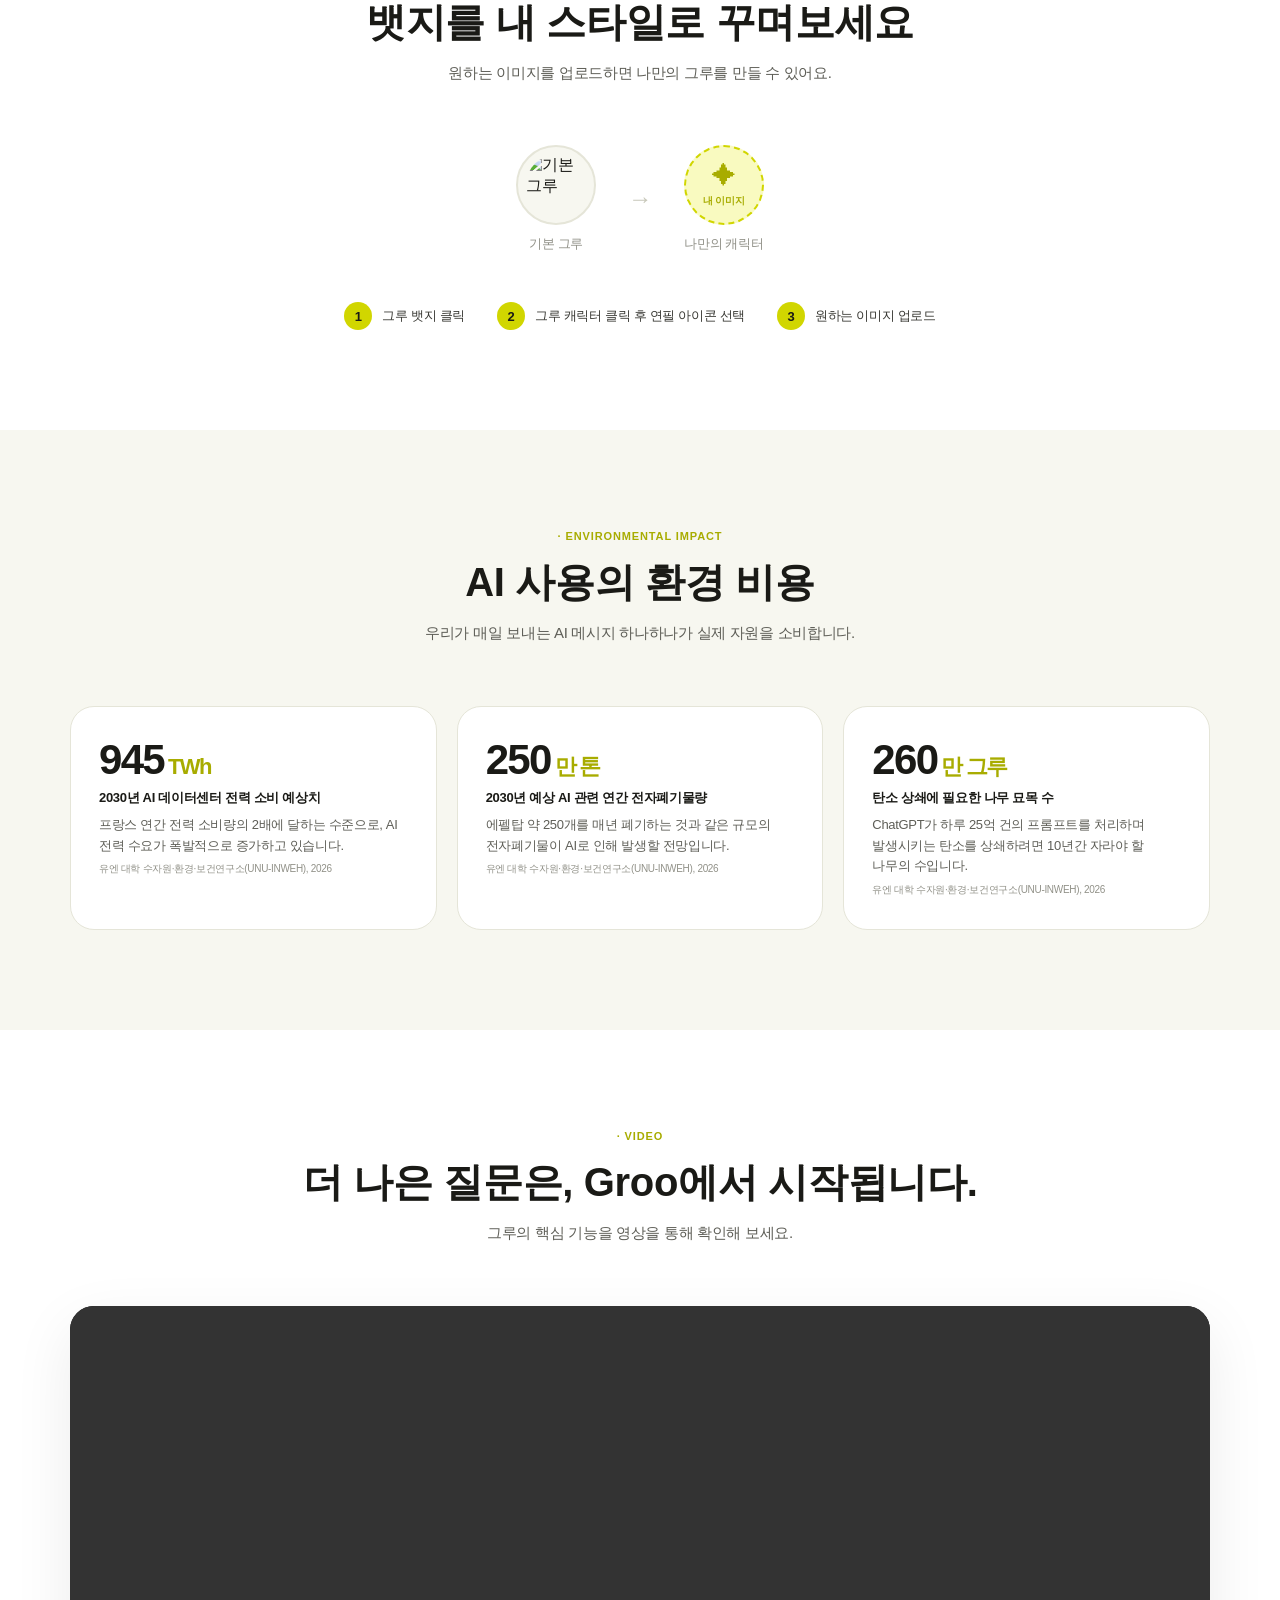
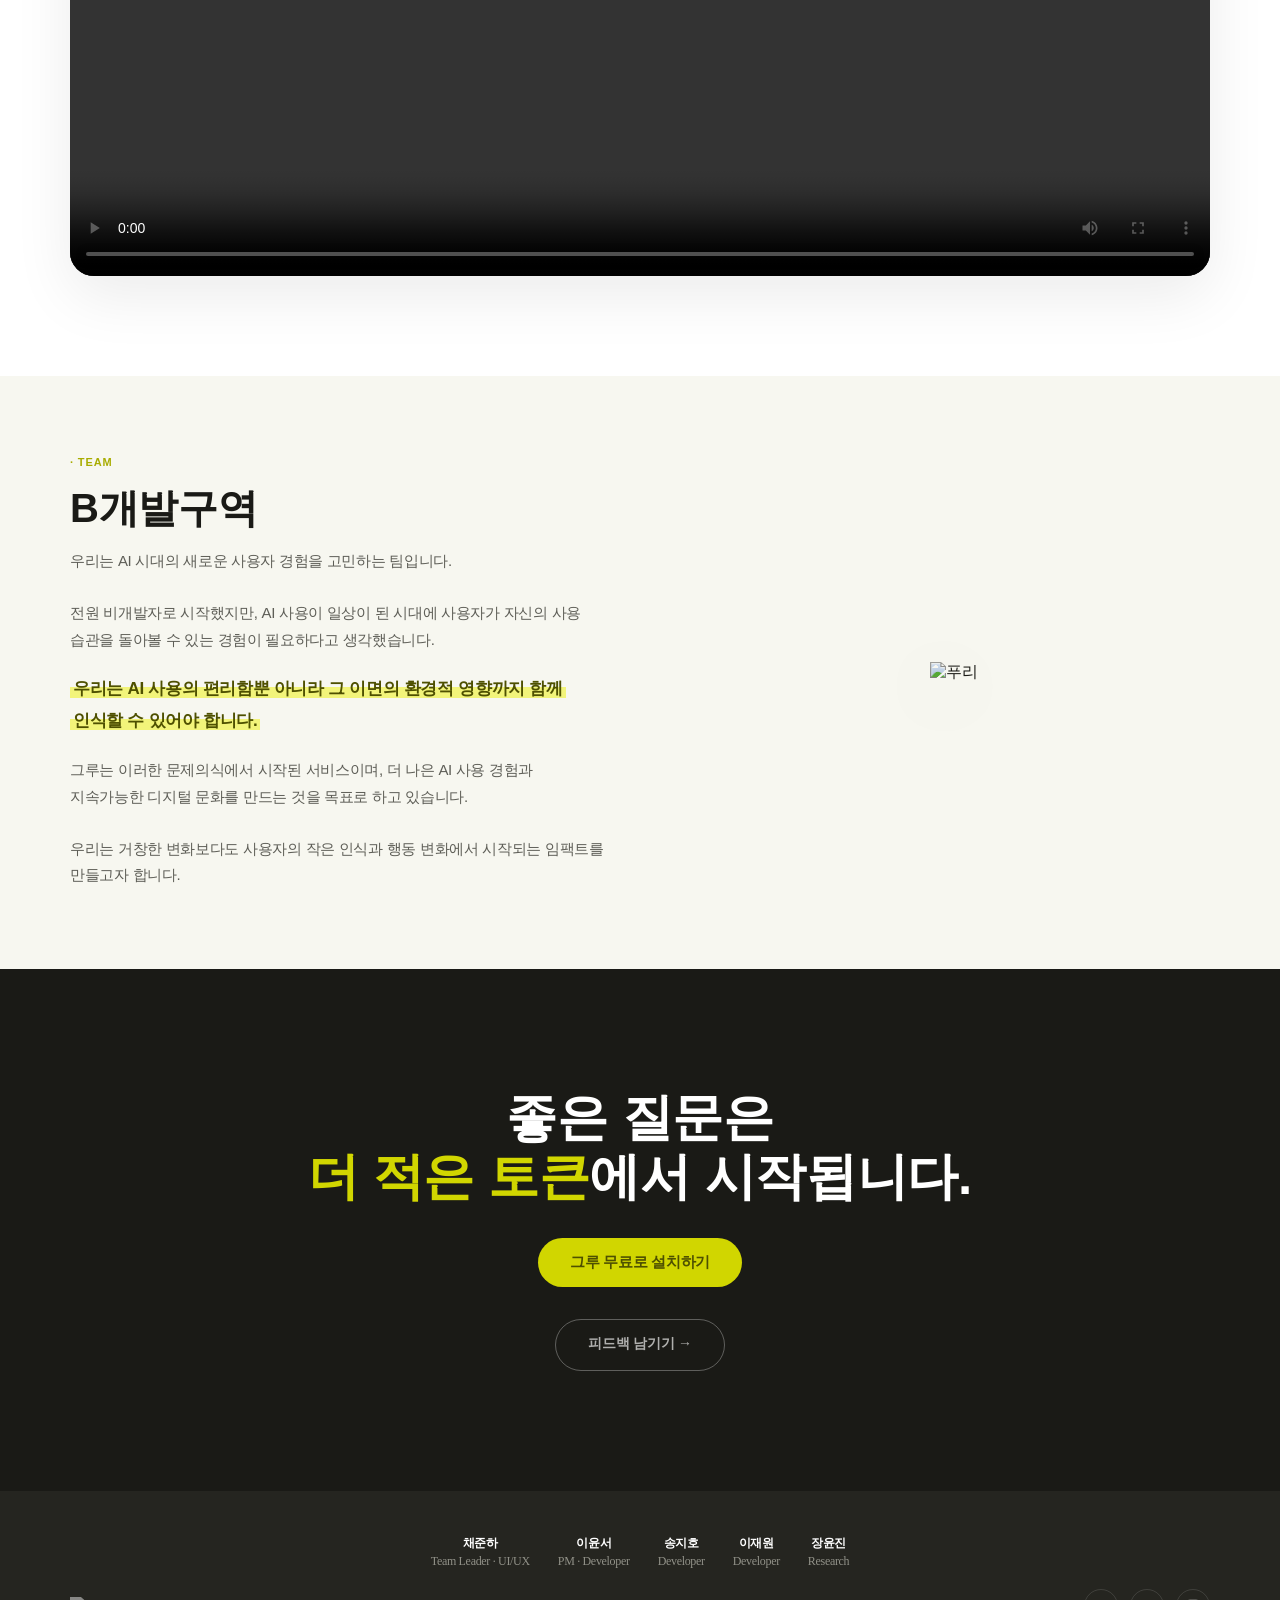
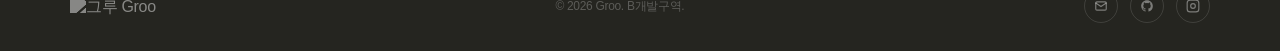
==== commit 6c657c47: "랜딩 페이지 비디오 섹션 영상 추가 - promotion.mp4 에셋 추가 - 비디오 섹션 플레이스홀더 → video 태그로 교체  Co-Authored-By: Claude Son" ====
--- a/landing/index.html
+++ b/landing/index.html
@@ -629,14 +629,12 @@
 
     /* ─── Video ─── */
     .section-video { padding: 100px 0; background: var(--white); }
-    .video-placeholder {
-      display: flex; flex-direction: column; align-items: center; justify-content: center;
-      background: var(--gray-50); border: 2px dashed var(--gray-100);
-      border-radius: var(--radius-lg); padding: 80px 24px; margin-top: 48px; text-align: center;
-      gap: 12px;
-    }
-    .video-placeholder-icon { font-size: 36px; opacity: .4; }
-    .video-placeholder p { font-size: 15px; color: var(--gray-400); line-height: 1.7; }
+    .video-wrap {
+      margin-top: 48px; border-radius: var(--radius-lg);
+      overflow: hidden; box-shadow: var(--shadow-lg);
+      background: #000;
+    }
+    .video-wrap video { display: block; width: 100%; height: auto; }
 
     /* ─── How to Set ─── */
     .section-how-to-set { padding: 100px 0; background: #f7f7f0; }
@@ -1244,9 +1242,10 @@
       <h2 class="section-title" data-animate data-delay="1">더 나은 질문은, Groo에서 시작됩니다.</h2>
       <p class="section-sub" data-animate data-delay="2">그루의 핵심 기능을 영상을 통해 확인해 보세요.</p>
     </div>
-    <div class="video-placeholder" data-animate data-delay="2">
-      <img src="https://raw.githubusercontent.com/yunxeo/TechforImpact_B-Side-Ground/main/chrome-extension/assets/puri_idle.svg" alt="그루" style="width:80px;height:80px;object-fit:contain;opacity:.5;" />
-      <p>영상을 준비 중입니다.<br>조금만 기다려 주세요 :)</p>
+    <div class="video-wrap" data-animate data-delay="2">
+      <video controls preload="metadata" playsinline>
+        <source src="https://raw.githubusercontent.com/yunxeo/TechforImpact_B-Side-Ground/main/chrome-extension/assets/promotion.mp4" type="video/mp4" />
+      </video>
     </div>
   </div>
 </section>
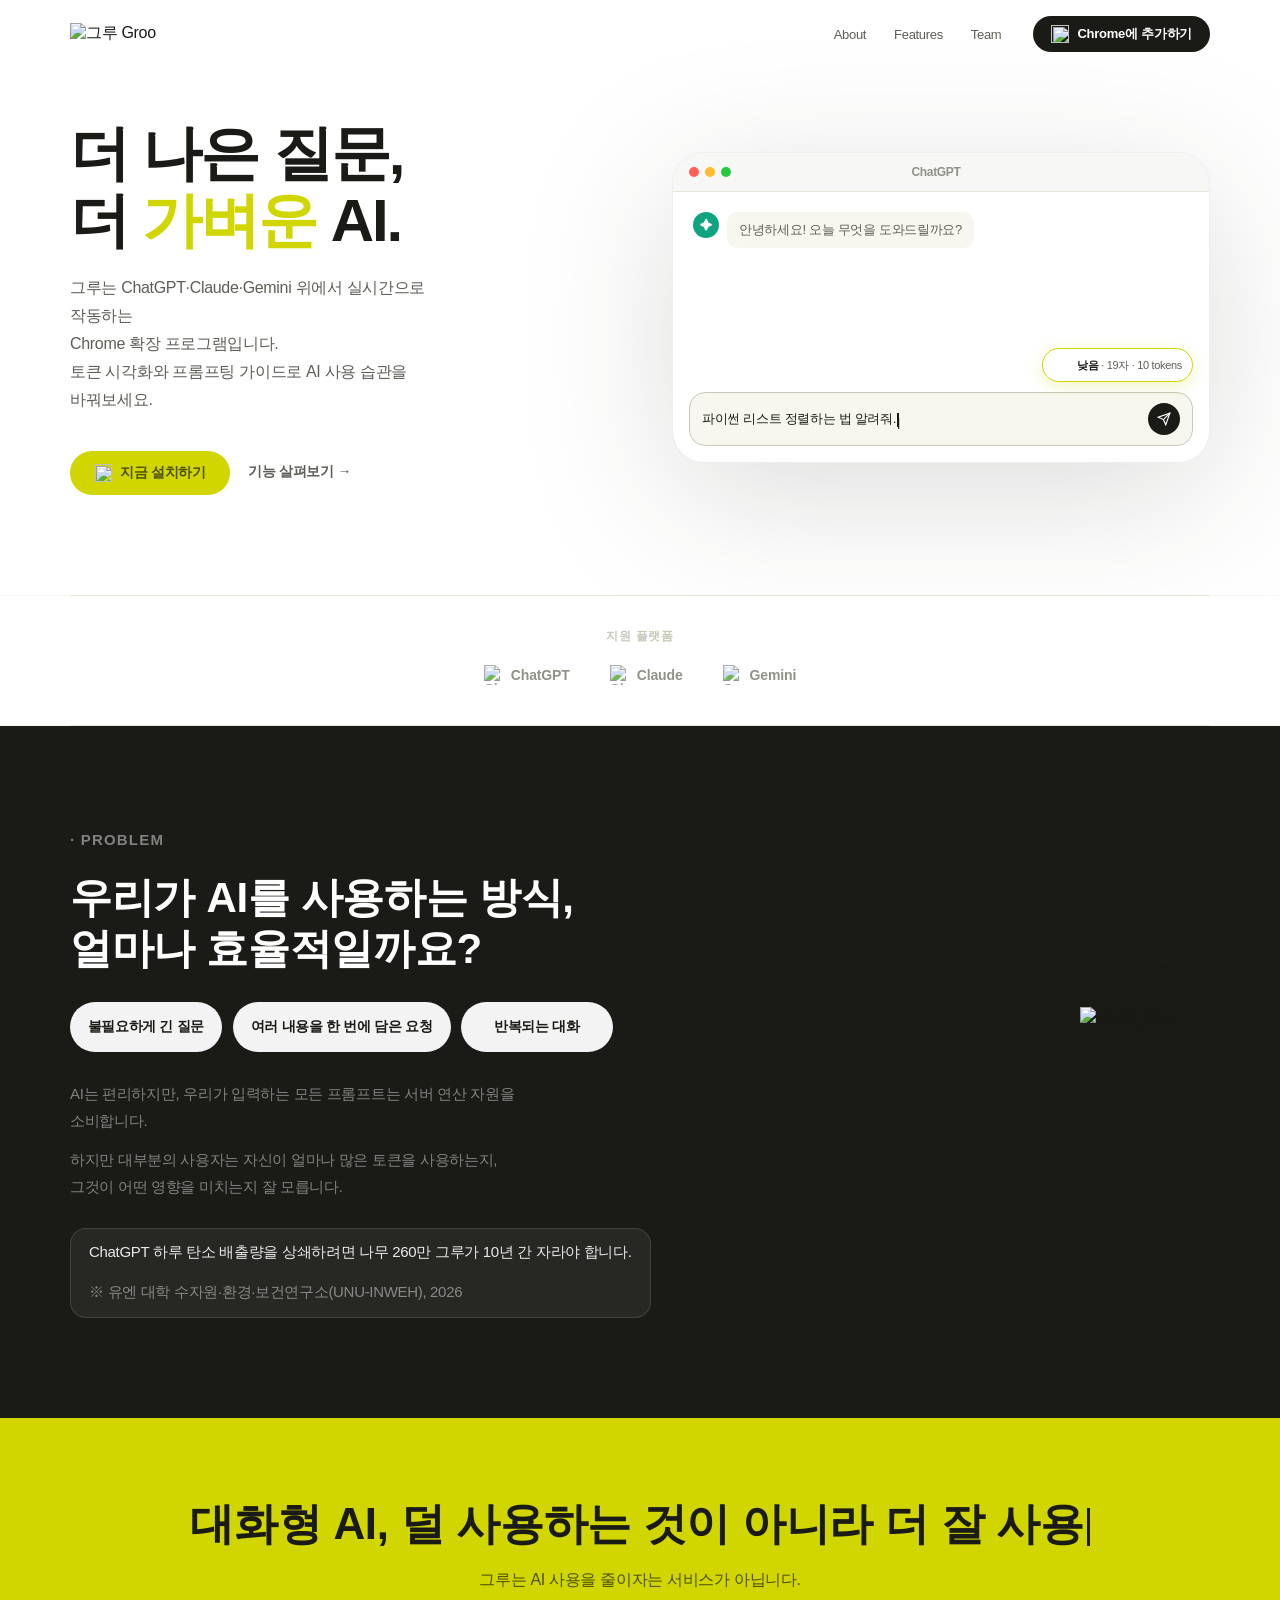
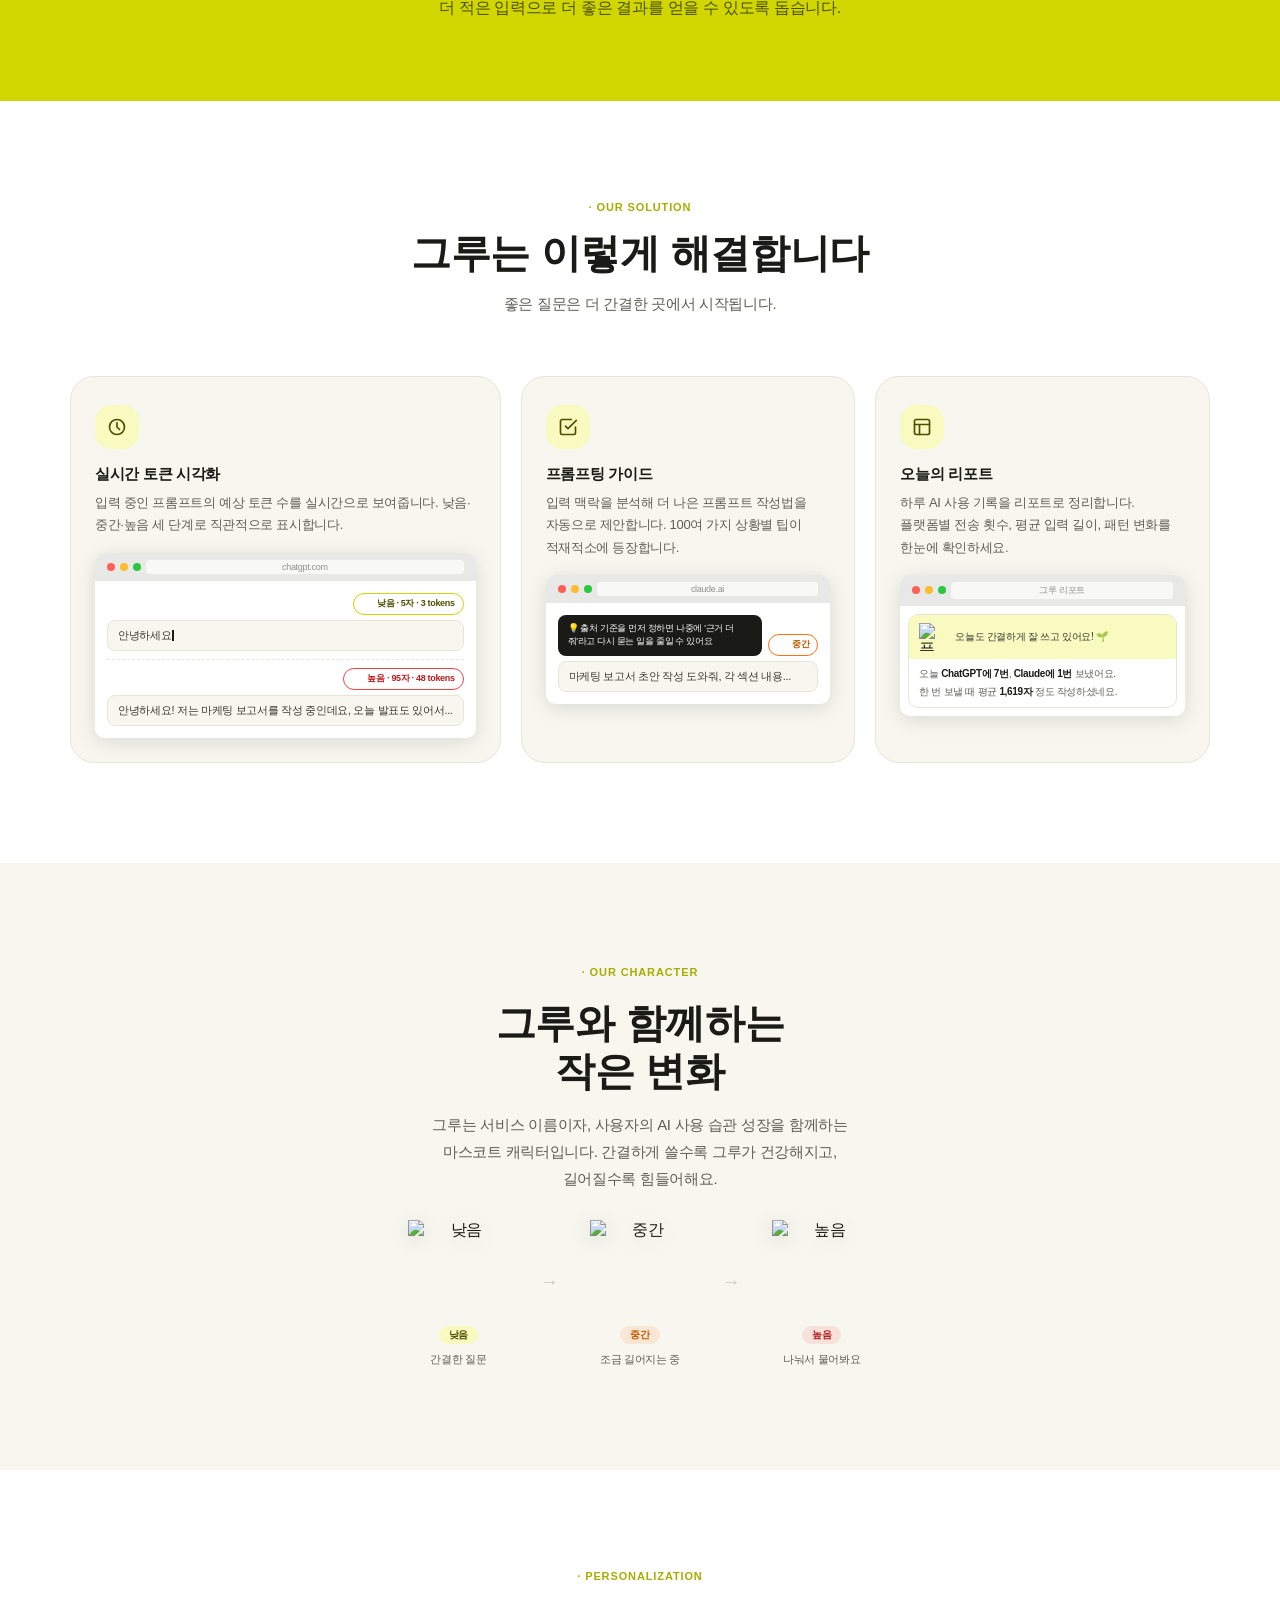
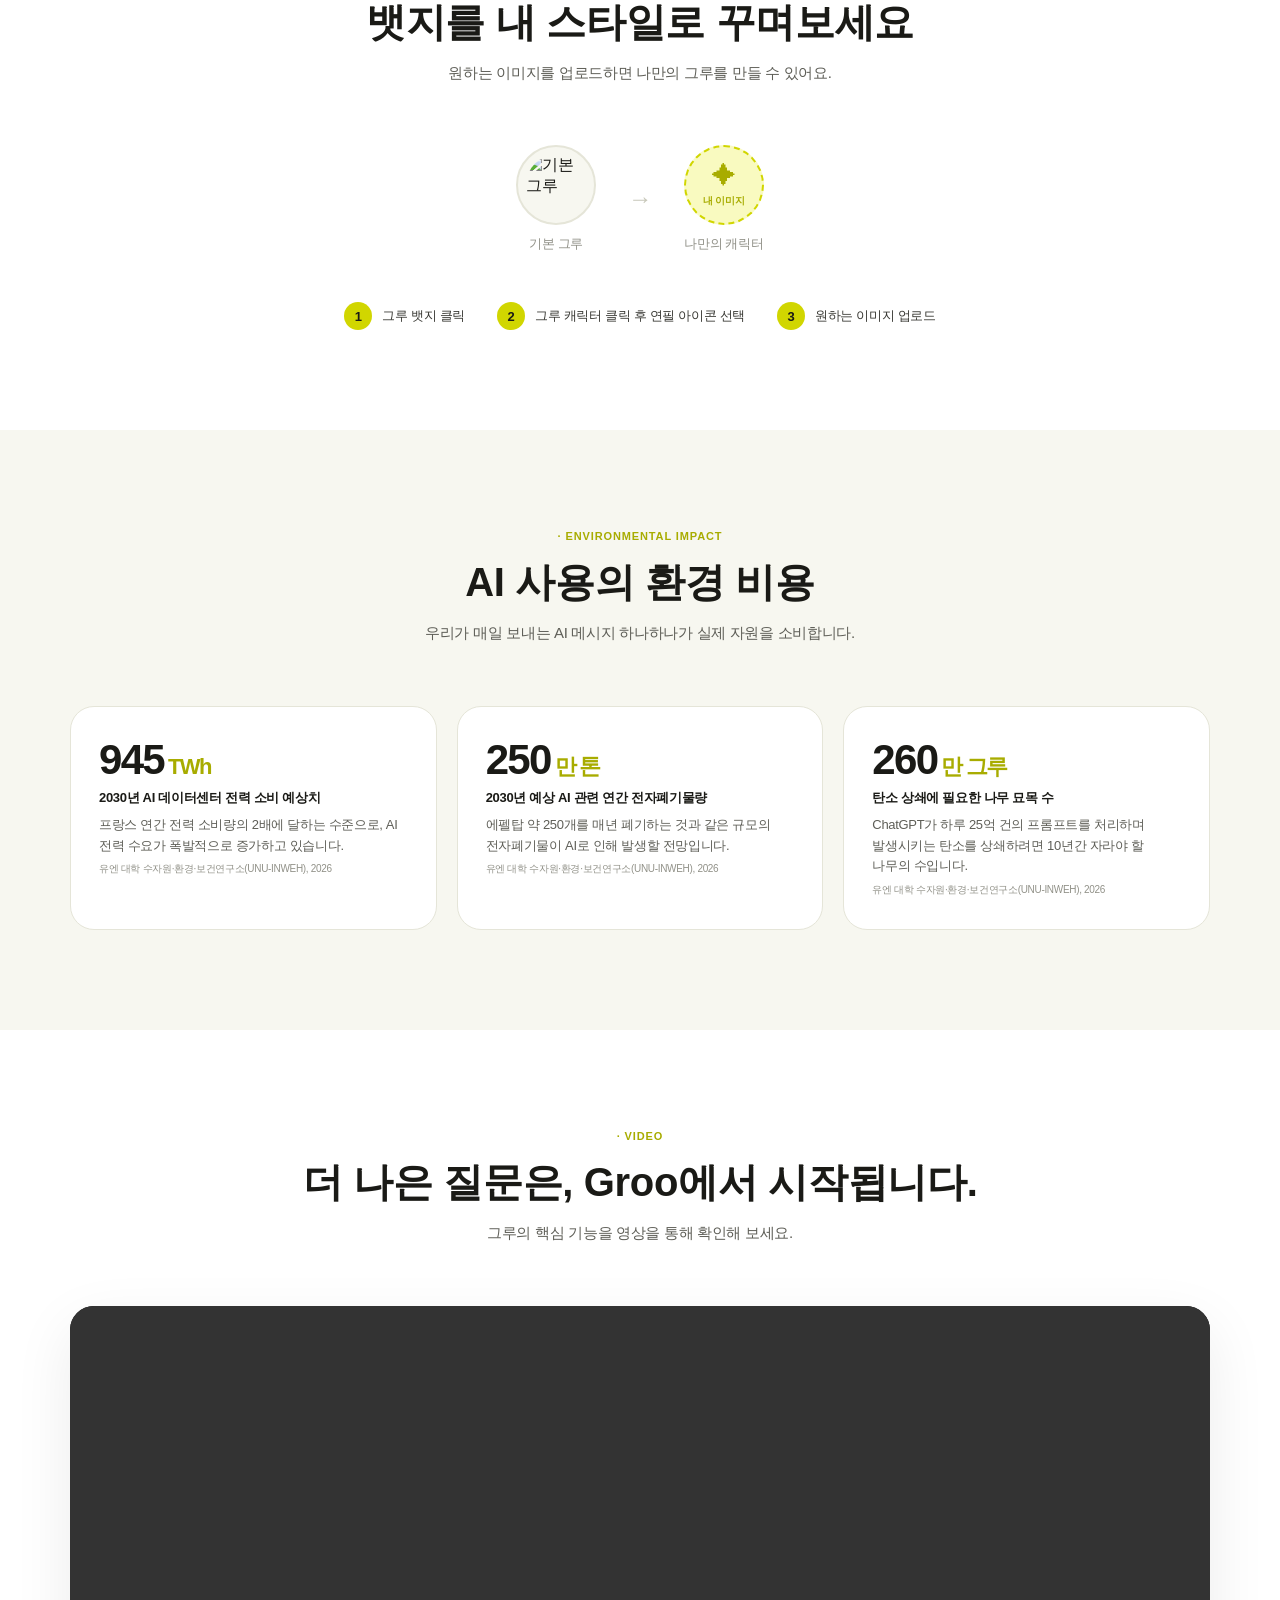
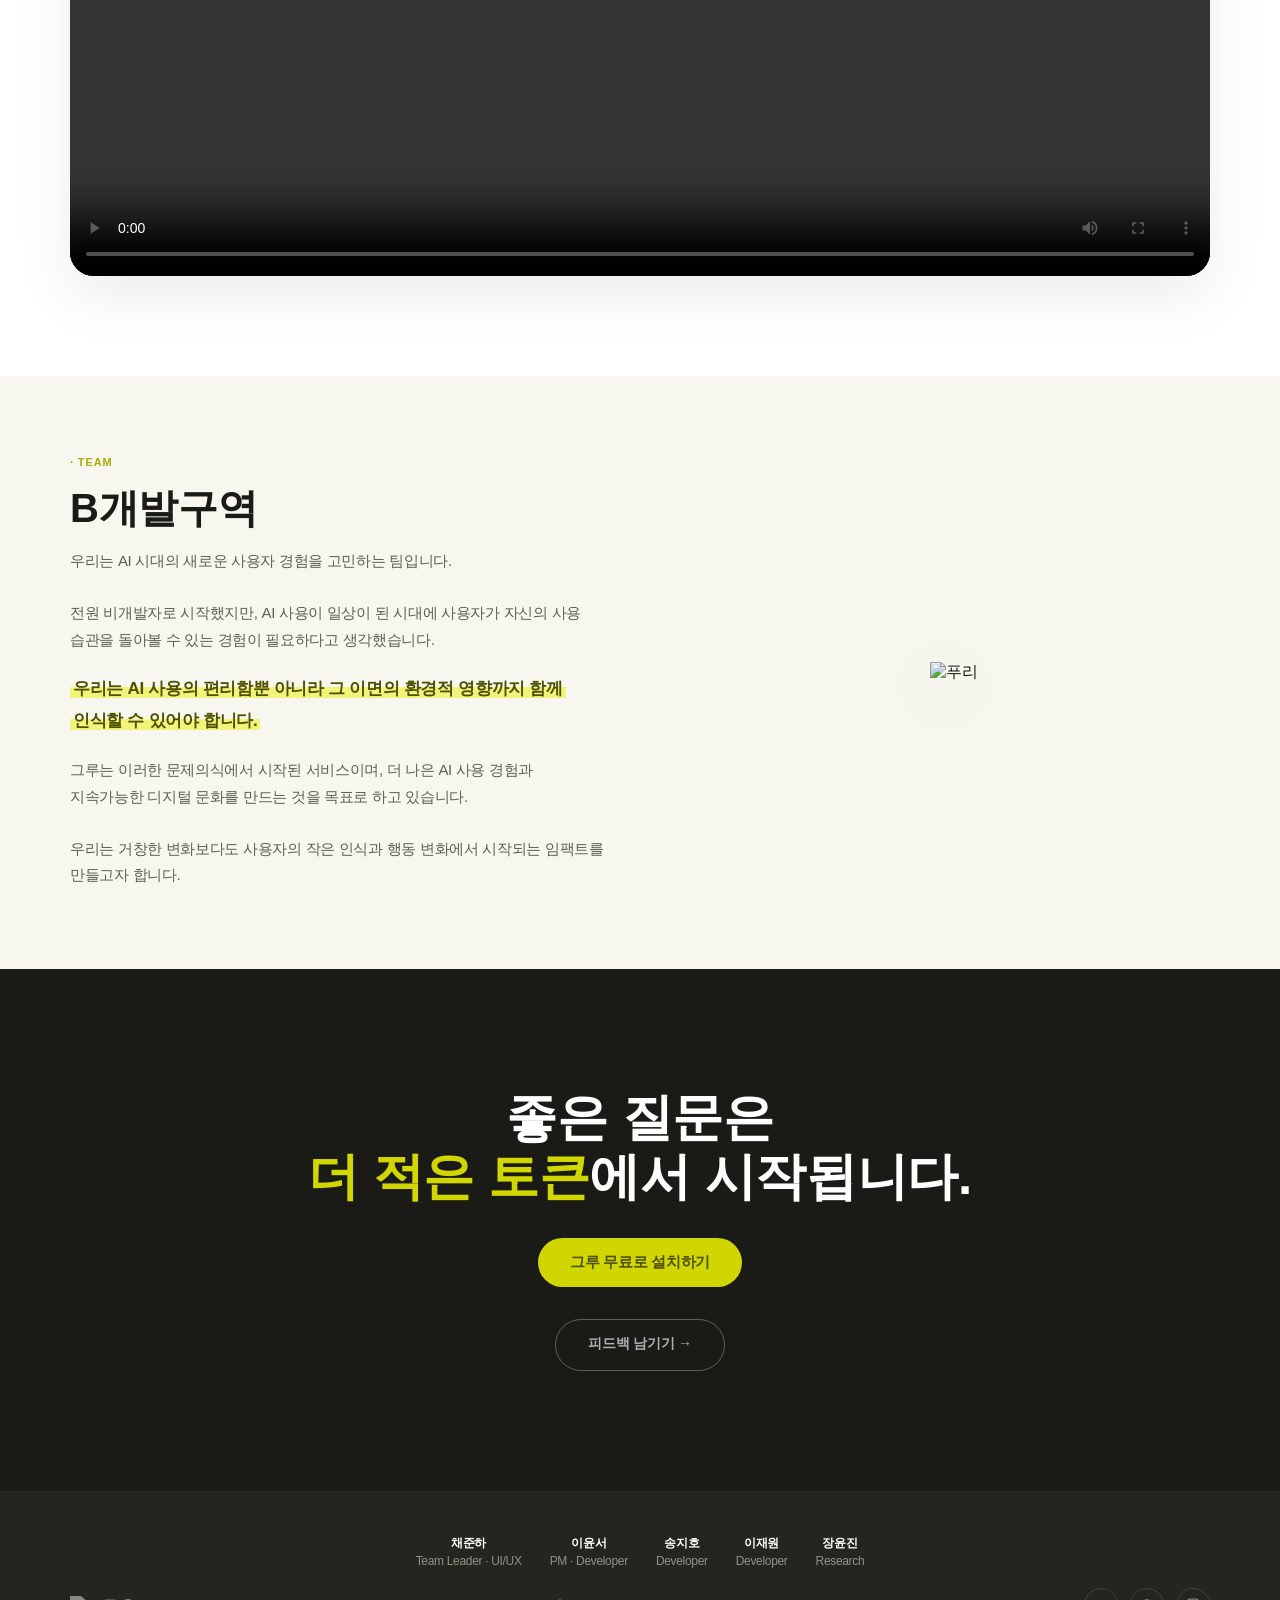
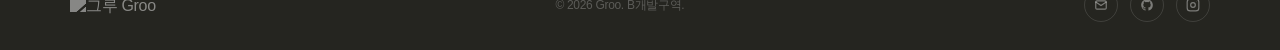
==== commit 3ff5e5a0: "Safari 푸터 폰트 깨짐 수정 - link 태그에서 as="style" 제거 (Safari 폰트 로드 실패 원인) - footer-member 폰트 폴백 추가: SUIT → '" ====
--- a/landing/index.html
+++ b/landing/index.html
@@ -7,7 +7,7 @@
   <meta name="description" content="ChatGPT·Claude 위에서 실시간으로 작동하는 Chrome 확장 프로그램. 토큰 시각화와 프롬프팅 가이드로 AI 사용 습관을 바꿔보세요." />
   <link rel="icon" type="image/svg+xml" href="https://raw.githubusercontent.com/yunxeo/TechforImpact_B-Side-Ground/main/chrome-extension/assets/favicon.svg" />
   <link rel="preconnect" href="https://cdn.jsdelivr.net" crossorigin />
-  <link rel="stylesheet" as="style" crossorigin href="https://cdn.jsdelivr.net/gh/orioncactus/suit@v1.0.3/packages/suit/dist/suit.min.css" />
+  <link rel="stylesheet" crossorigin href="https://cdn.jsdelivr.net/gh/orioncactus/suit@v1.0.3/packages/suit/dist/suit.min.css" />
   <style>
     /* ─── Reset ─── */
     *, *::before, *::after { box-sizing: border-box; margin: 0; padding: 0; }
@@ -371,11 +371,11 @@
     /* ─── Footer member ─── */
     .footer-member { display: flex; flex-direction: column; align-items: center; gap: 2px; }
     .footer-member-name {
-      color: #fff; text-align: center; font-family: SUIT;
+      color: #fff; text-align: center; font-family: 'SUIT', -apple-system, BlinkMacSystemFont, sans-serif;
       font-size: 12px; font-weight: 600; line-height: normal; letter-spacing: -0.32px;
     }
     .footer-member-role {
-      color: #919188; font-family: SUIT;
+      color: #919188; font-family: 'SUIT', -apple-system, BlinkMacSystemFont, sans-serif;
       font-size: 12px; font-weight: 400; line-height: normal; letter-spacing: -0.32px;
     }
 
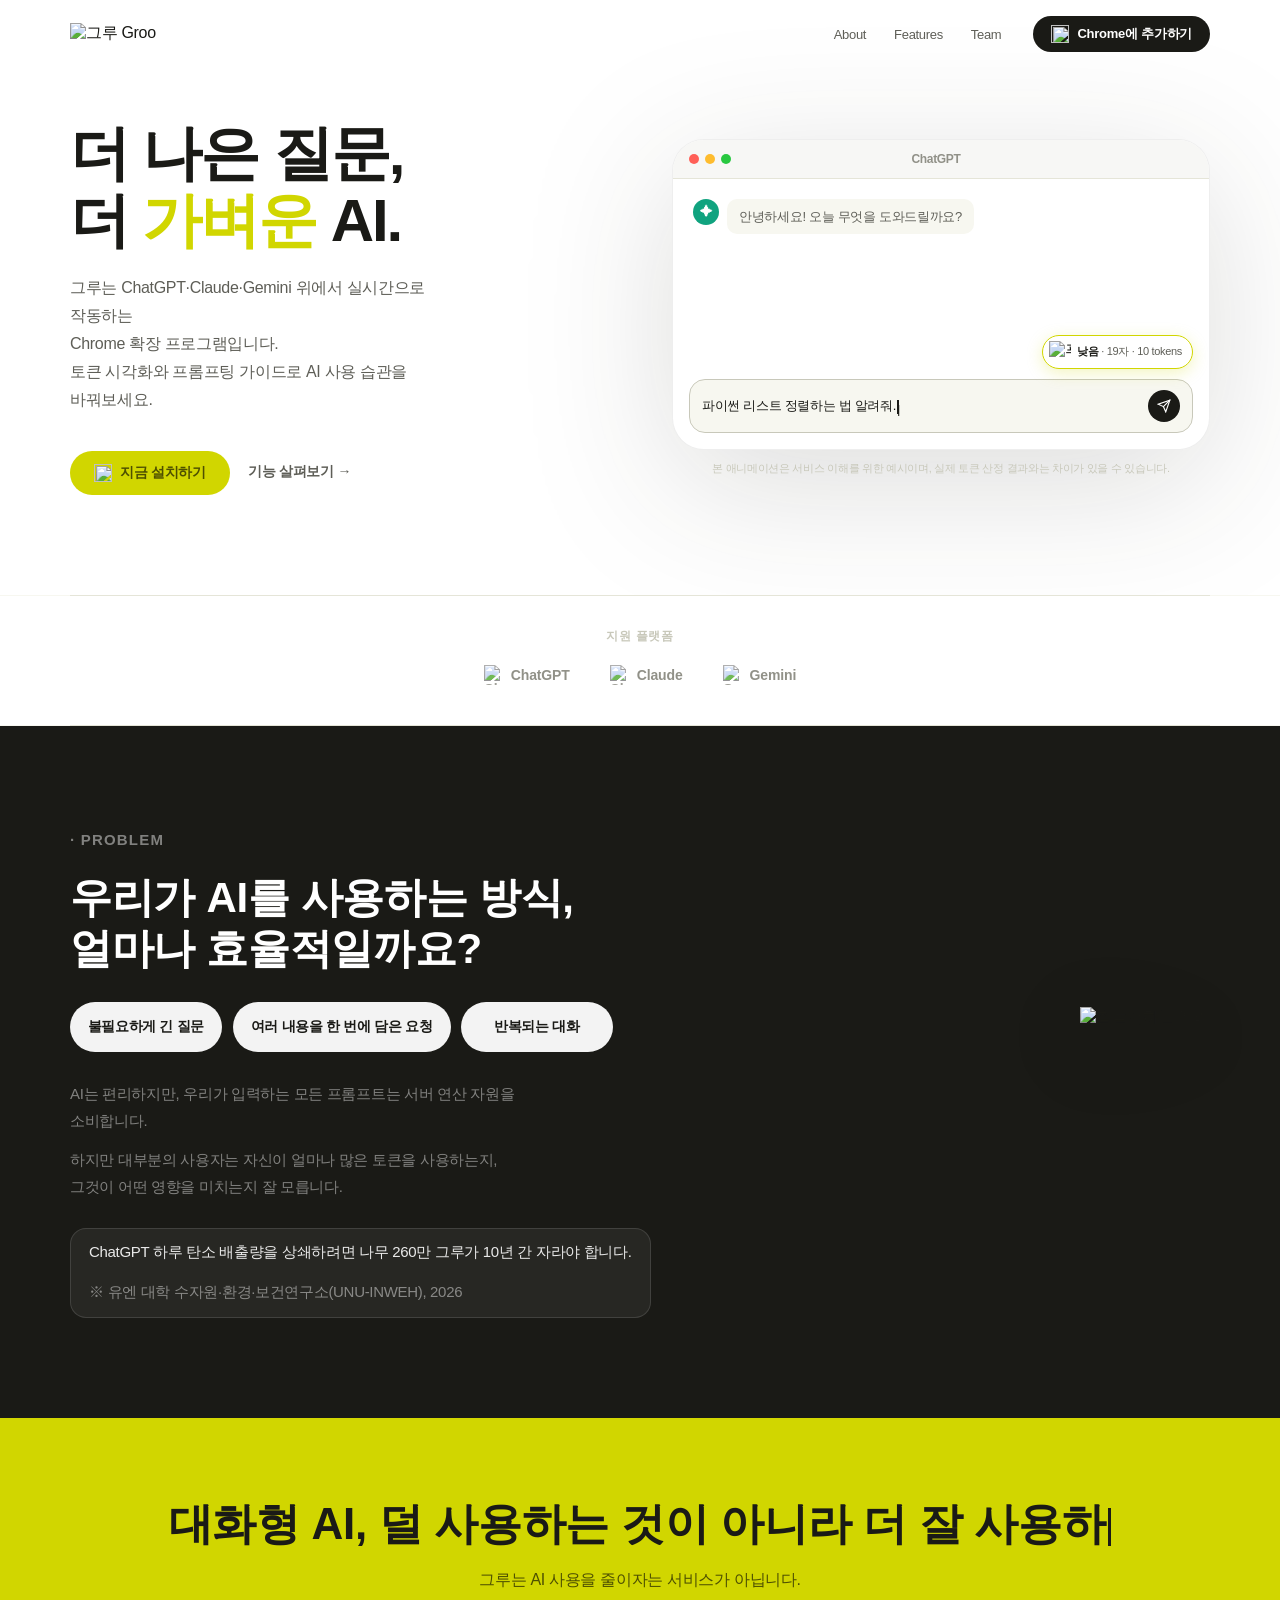
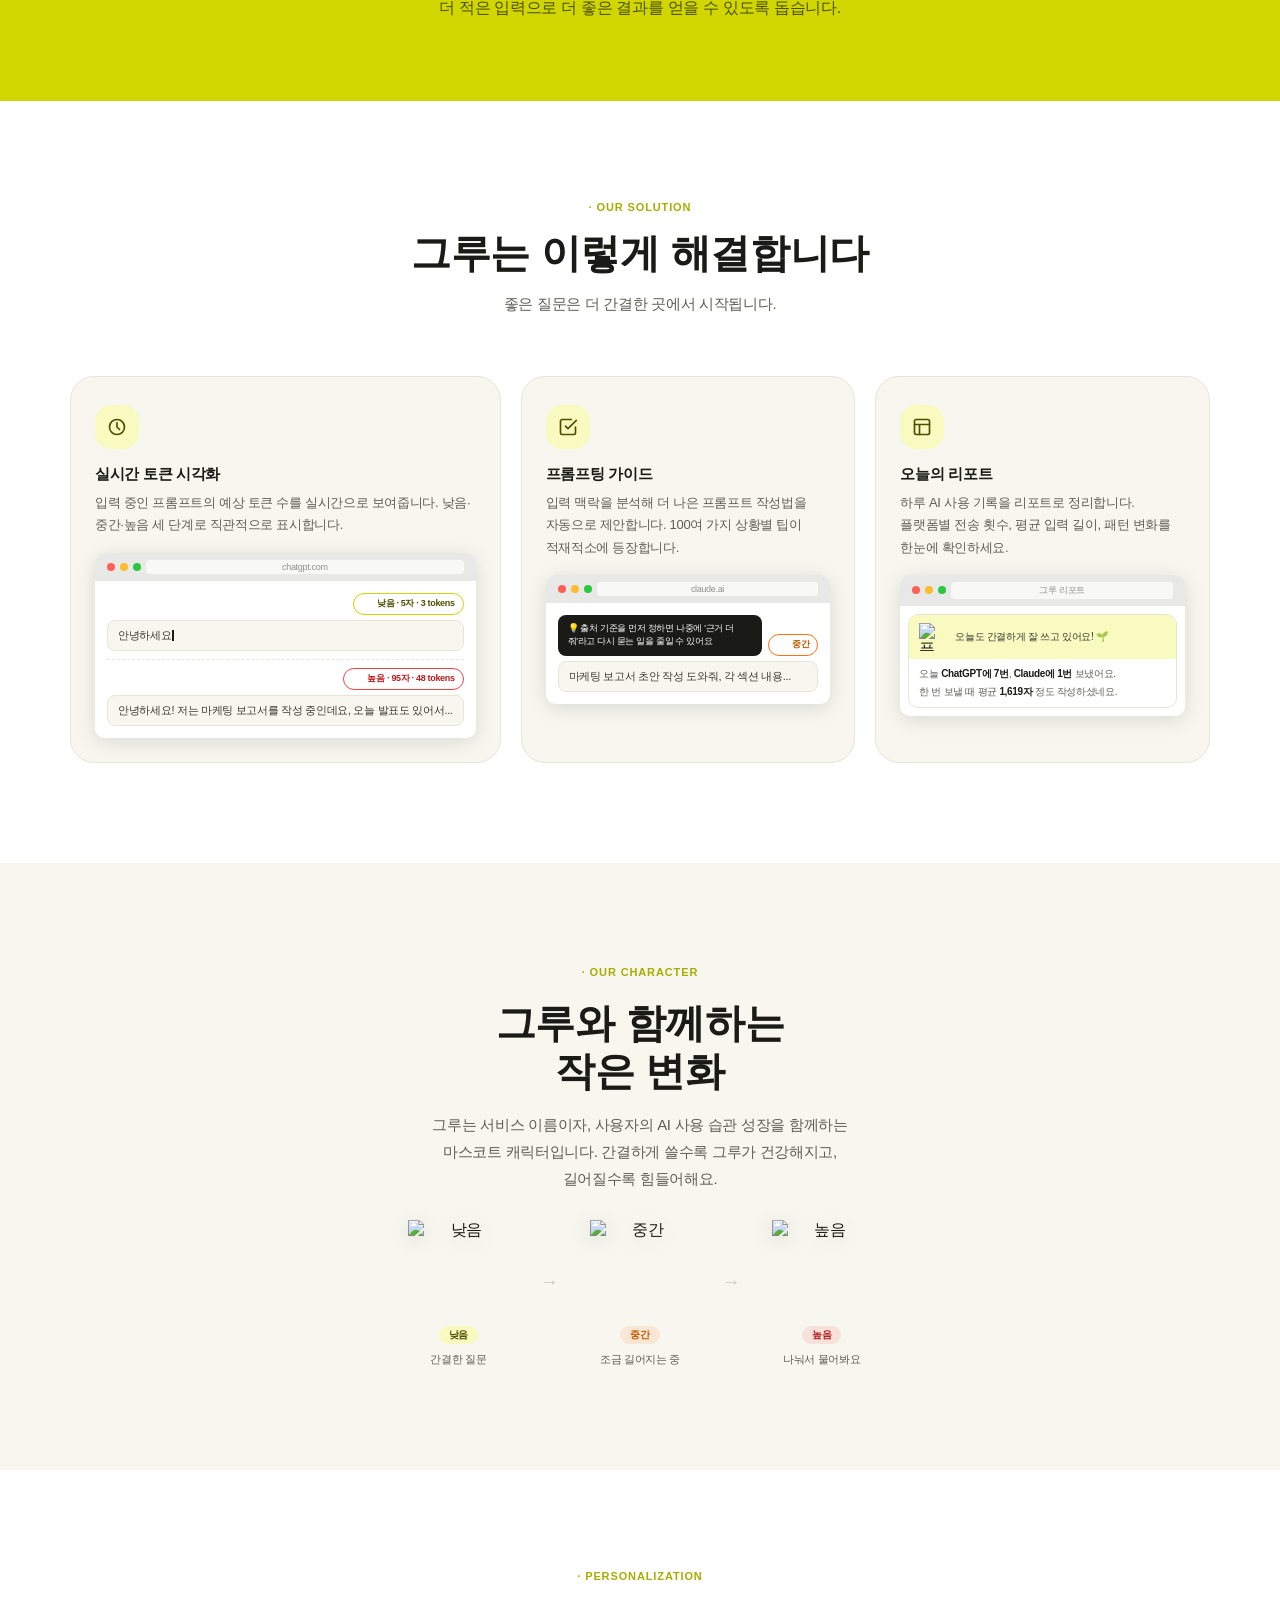
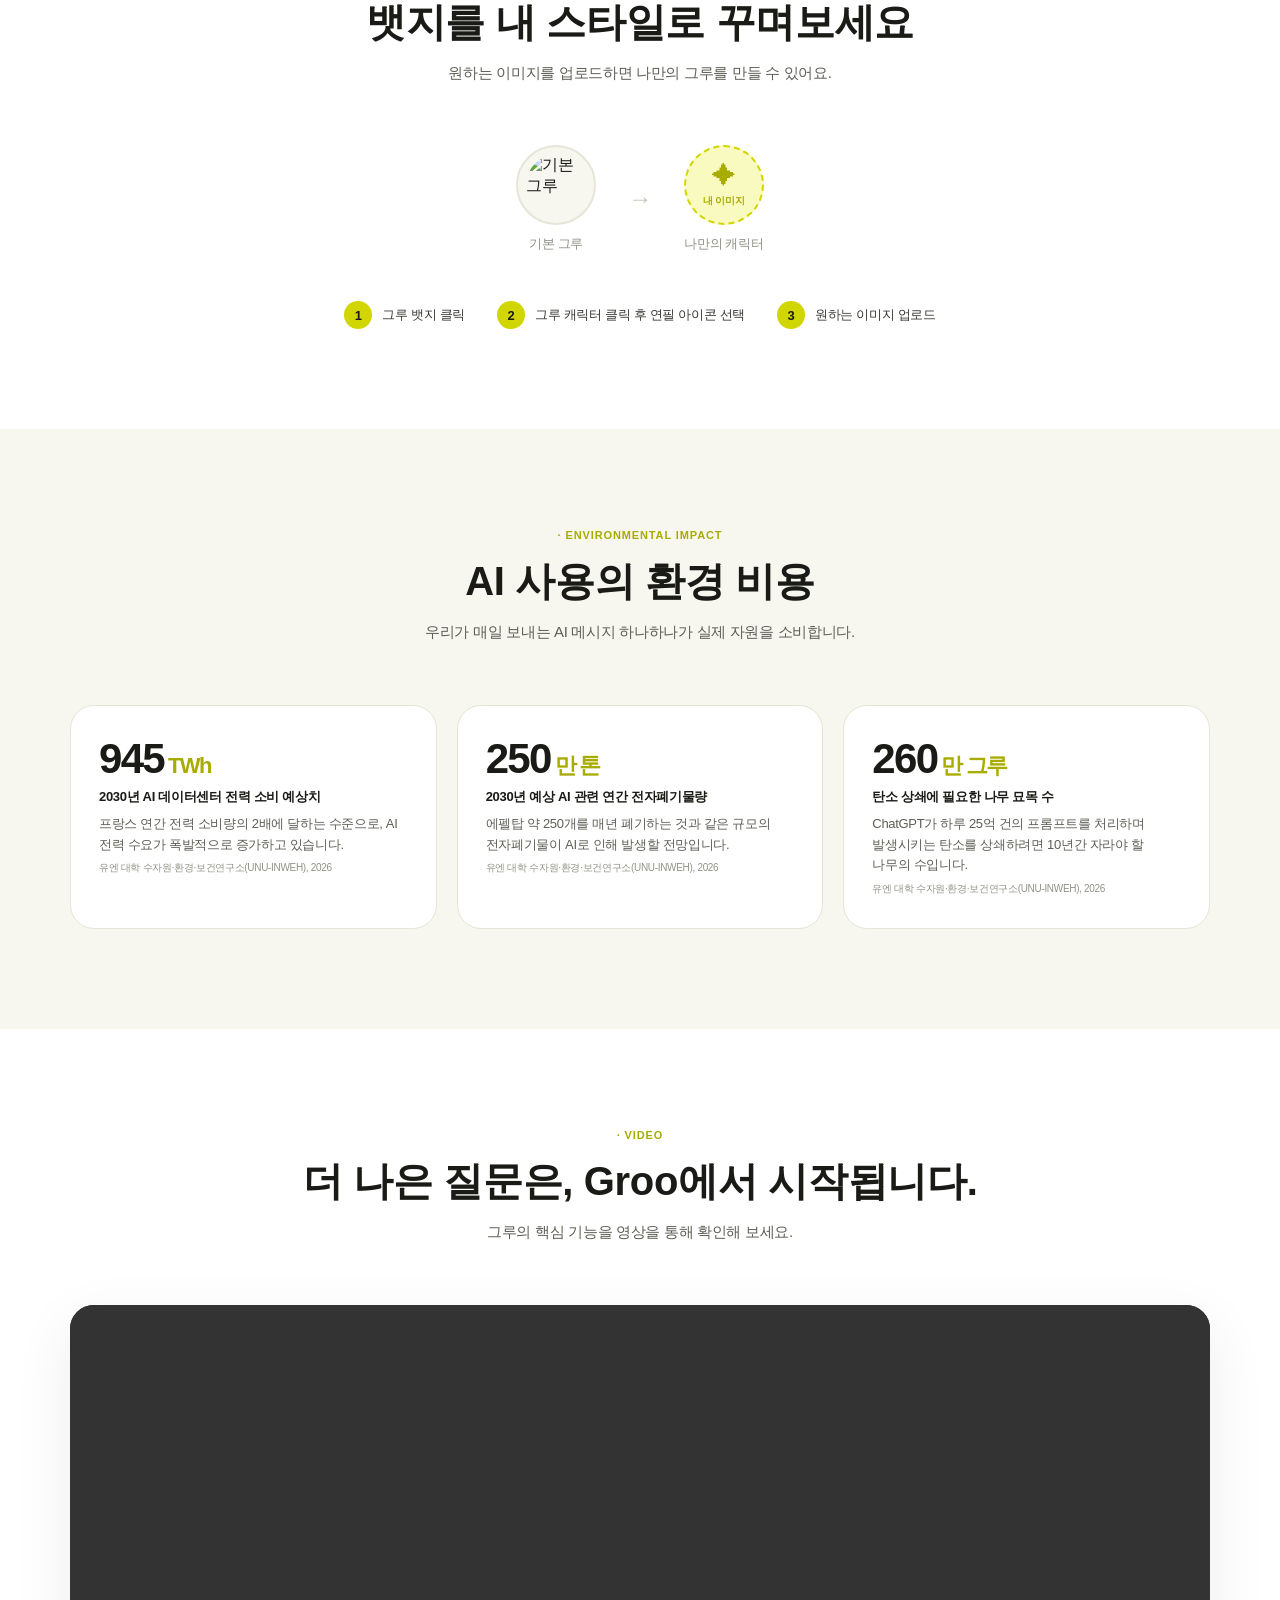
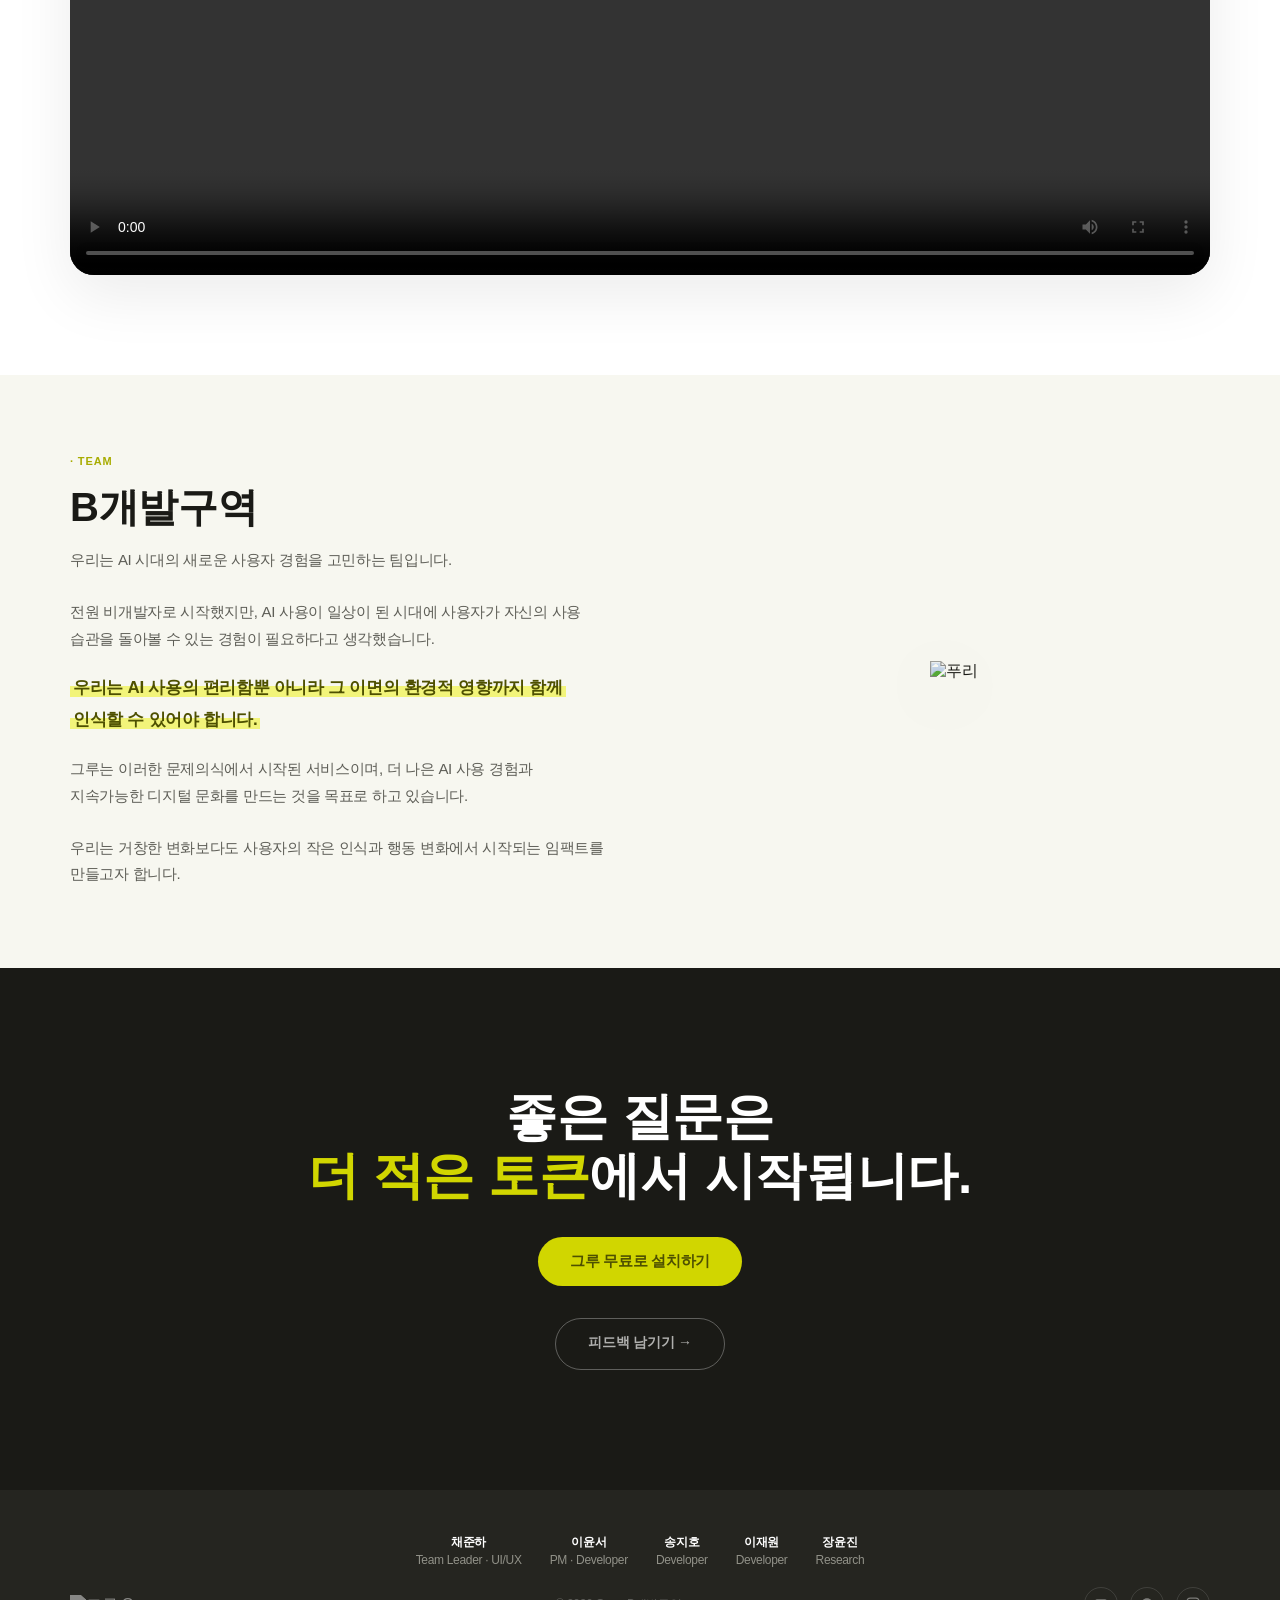
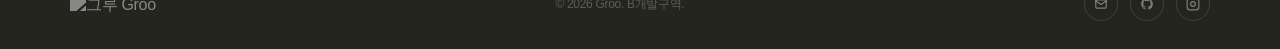
==== commit 09036978: "랜딩 페이지 설치 버튼 Chrome Web Store 링크로 교체 zip 다운로드 모달 방식 제거, 네비게이션·히어로·하단 CTA 버튼 모두 크롬 웹스토어로 직접 연결  Co-Au" ====
--- a/landing/index.html
+++ b/landing/index.html
@@ -412,21 +412,6 @@
     .footer-link:hover { color: #383833; }
 
     /* ─── Install Modal ─── */
-    .modal-overlay { display: none; position: fixed; inset: 0; z-index: 500; align-items: center; justify-content: center; padding: 16px; }
-    .modal-overlay.open { display: flex; }
-    .modal-backdrop { position: absolute; inset: 0; background: rgba(26,26,22,.65); backdrop-filter: blur(6px); }
-    .modal-card { position: relative; z-index: 1; background: var(--white); border-radius: var(--radius-xl); padding: 32px; width: min(480px, 100%); box-shadow: 0 32px 80px rgba(0,0,0,.24); animation: modal-in .28s cubic-bezier(.16,1,.3,1); }
-    @keyframes modal-in { from { opacity:0; transform: translateY(16px) scale(.97); } to { opacity:1; transform:none; } }
-    .modal-header { display: flex; align-items: center; justify-content: space-between; margin-bottom: 20px; }
-    .modal-header h3 { font-size: 18px; font-weight: 800; color: var(--dark); }
-    .modal-close { width: 32px; height: 32px; border-radius: 50%; border: none; background: var(--gray-100); display: grid; place-items: center; cursor: pointer; font-size: 18px; color: var(--gray-600); transition: background .15s; }
-    .modal-close:hover { background: var(--gray-200); }
-    .modal-download-btn { display: flex; align-items: center; justify-content: center; gap: 8px; width: 100%; padding: 13px; margin-bottom: 20px; background: var(--green-400); color: var(--green-900); border-radius: var(--radius-md); font-size: 14px; font-weight: 800; text-decoration: none; transition: background .15s; }
-    .modal-download-btn:hover { background: var(--green-200); }
-    .modal-steps { list-style: none; display: flex; flex-direction: column; gap: 4px; }
-    .modal-steps li { display: flex; align-items: flex-start; gap: 12px; padding: 10px 12px; border-radius: var(--radius-sm); background: var(--gray-50); font-size: 13px; color: var(--gray-800); line-height: 1.5; }
-    .step-num { width: 22px; height: 22px; border-radius: 50%; background: var(--gray-900); color: var(--white); display: grid; place-items: center; font-size: 10px; font-weight: 800; flex-shrink: 0; margin-top: 1px; }
-    .modal-note { margin-top: 14px; font-size: 12px; color: var(--gray-400); text-align: center; }
 
     /* ─── Responsive ─── */
     @media (max-width: 900px) {
@@ -687,10 +672,10 @@
       <li><a href="#features">Features</a></li>
       <li><a href="#team">Team</a></li>
     </ul>
-    <button class="nav-cta" onclick="openInstallModal()">
+    <a class="nav-cta" href="https://chromewebstore.google.com/detail/hgabaikdjeiplcaimladccjnbpijjaoo?utm_source=item-share-cb" target="_blank" rel="noopener">
       <img src="https://raw.githubusercontent.com/yunxeo/TechforImpact_B-Side-Ground/main/chrome-extension/assets/chrome_logo.png" alt="" aria-hidden="true" />
       Chrome에 추가하기
-    </button>
+    </a>
   </div>
 </nav>
 
@@ -701,10 +686,10 @@
       <h1 class="hero-heading">더 나은 질문,<br>더 <em>가벼운</em> AI.</h1>
       <p class="hero-sub">그루는 ChatGPT·Claude·Gemini 위에서 실시간으로 작동하는<br>Chrome 확장 프로그램입니다.<br>토큰 시각화와 프롬프팅 가이드로 AI 사용 습관을 바꿔보세요.</p>
       <div class="hero-actions">
-        <button class="btn-primary" onclick="openInstallModal()">
+        <a class="btn-primary" href="https://chromewebstore.google.com/detail/hgabaikdjeiplcaimladccjnbpijjaoo?utm_source=item-share-cb" target="_blank" rel="noopener">
           <img src="https://raw.githubusercontent.com/yunxeo/TechforImpact_B-Side-Ground/main/chrome-extension/assets/chrome_logo.png" alt="" aria-hidden="true" />
           지금 설치하기
-        </button>
+        </a>
         <button class="btn-ghost" onclick="document.getElementById('features').scrollIntoView({behavior:'smooth'})">기능 살펴보기 →</button>
       </div>
     </div>
@@ -744,6 +729,7 @@
           </div>
         </div>
       </div>
+      <p style="margin-top:10px;font-size:11px;color:var(--gray-200);text-align:center;line-height:1.5;">본 애니메이션은 서비스 이해를 위한 예시이며, 실제 토큰 산정 결과와는 차이가 있을 수 있습니다.</p>
     </div>
   </div>
 </section>
@@ -1270,9 +1256,9 @@
 <section class="cta" id="cta">
   <h2 data-animate>좋은 질문은<br><em>더 적은 토큰</em>에서 시작됩니다.</h2>
   <div style="display:flex; flex-direction:column; align-items:center; gap:32px;">
-    <button class="btn-lime" data-animate data-delay="1" onclick="openInstallModal()">
+    <a class="btn-lime" data-animate data-delay="1" href="https://chromewebstore.google.com/detail/hgabaikdjeiplcaimladccjnbpijjaoo?utm_source=item-share-cb" target="_blank" rel="noopener">
       그루 무료로 설치하기
-    </button>
+    </a>
     <a href="https://forms.gle/3ucmeL6wRD5HegfU6" target="_blank" class="btn-feedback" data-animate data-delay="2">
       피드백 남기기 →
     </a>
@@ -1333,26 +1319,6 @@
 </footer>
 
 <!-- ══════════ INSTALL MODAL ══════════ -->
-<div class="modal-overlay" id="installModal" role="dialog" aria-modal="true" aria-labelledby="modalTitle">
-  <div class="modal-backdrop" id="modalBackdrop"></div>
-  <div class="modal-card">
-    <div class="modal-header">
-      <h3 id="modalTitle">그루 설치 방법</h3>
-      <button class="modal-close" id="modalClose" aria-label="닫기">×</button>
-    </div>
-    <a class="modal-download-btn"
-      href="https://github.com/yunxeo/TechforImpact_B-Side-Ground/archive/refs/heads/main.zip"
-      download>⬇ zip 파일 다운로드</a>
-    <ol class="modal-steps">
-      <li><span class="step-num">1</span><span>위 버튼으로 zip 파일을 다운로드한 후 압축을 풀어주세요.</span></li>
-      <li><span class="step-num">2</span><span>Chrome 주소창에 <strong>chrome://extensions</strong> 을 입력하고 이동합니다.</span></li>
-      <li><span class="step-num">3</span><span>우측 상단의 <strong>개발자 모드</strong> 스위치를 켜주세요.</span></li>
-      <li><span class="step-num">4</span><span><strong>압축 해제된 확장 프로그램 로드</strong> 버튼을 클릭합니다.</span></li>
-      <li><span class="step-num">5</span><span>압축을 푼 <strong>chrome-extension</strong> 폴더를 선택하면 설치 완료입니다!</span></li>
-    </ol>
-    <p class="modal-note">설치 후 ChatGPT·Claude·Gemini 접속 시 자동으로 그루가 활성화됩니다.</p>
-  </div>
-</div>
 
 <script>
   /* ── Puri 2D SVG URLs (for badge) ── */
@@ -1560,17 +1526,6 @@
     sloganObs.observe(sloganH2);
   }
 
-  /* ── Install Modal ── */
-  const installModal  = document.getElementById('installModal');
-  const modalBackdrop = document.getElementById('modalBackdrop');
-  const modalClose    = document.getElementById('modalClose');
-
-  function openInstallModal()  { installModal.classList.add('open'); document.body.style.overflow = 'hidden'; }
-  function closeInstallModal() { installModal.classList.remove('open'); document.body.style.overflow = ''; }
-
-  modalBackdrop.addEventListener('click', closeInstallModal);
-  modalClose.addEventListener('click', closeInstallModal);
-  document.addEventListener('keydown', e => { if (e.key === 'Escape') closeInstallModal(); });
 
   /* ── How to Set — 탭 전환 + 타이핑 애니메이션 ── */
   const howTexts = {
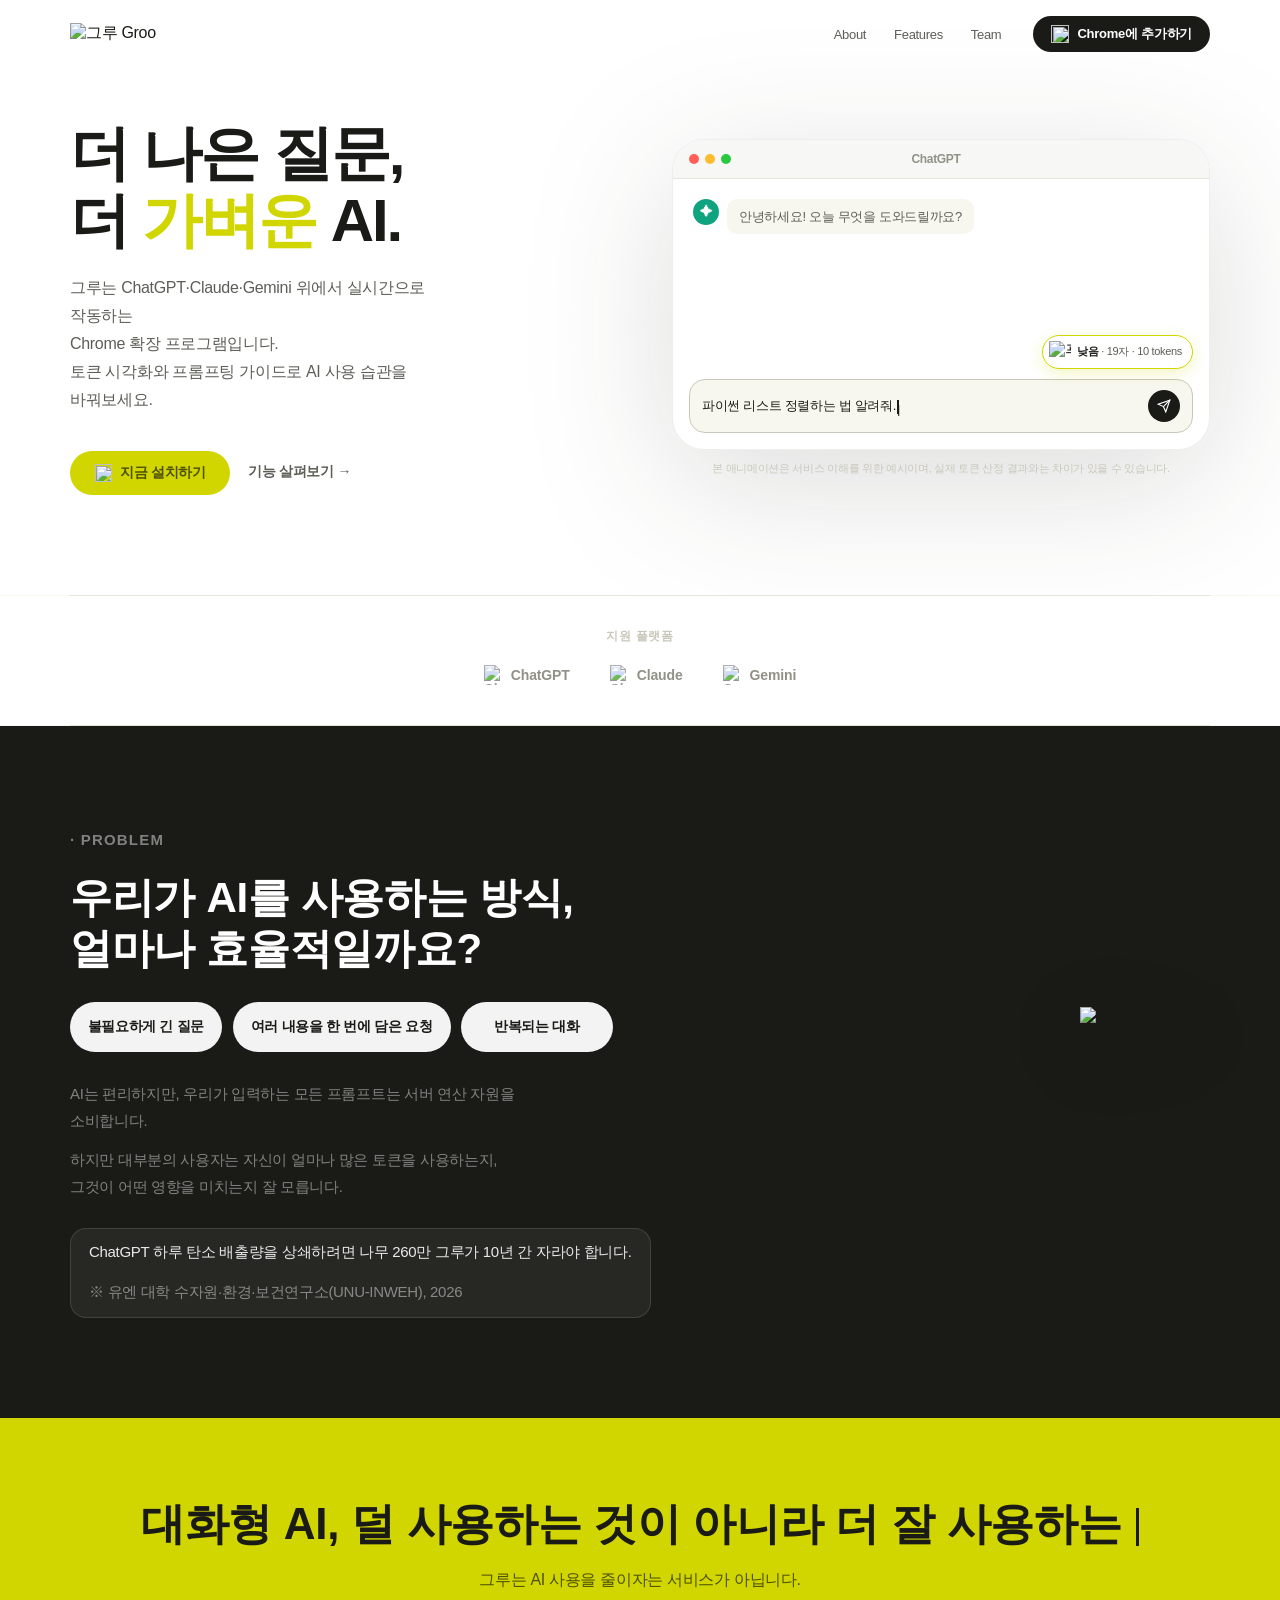
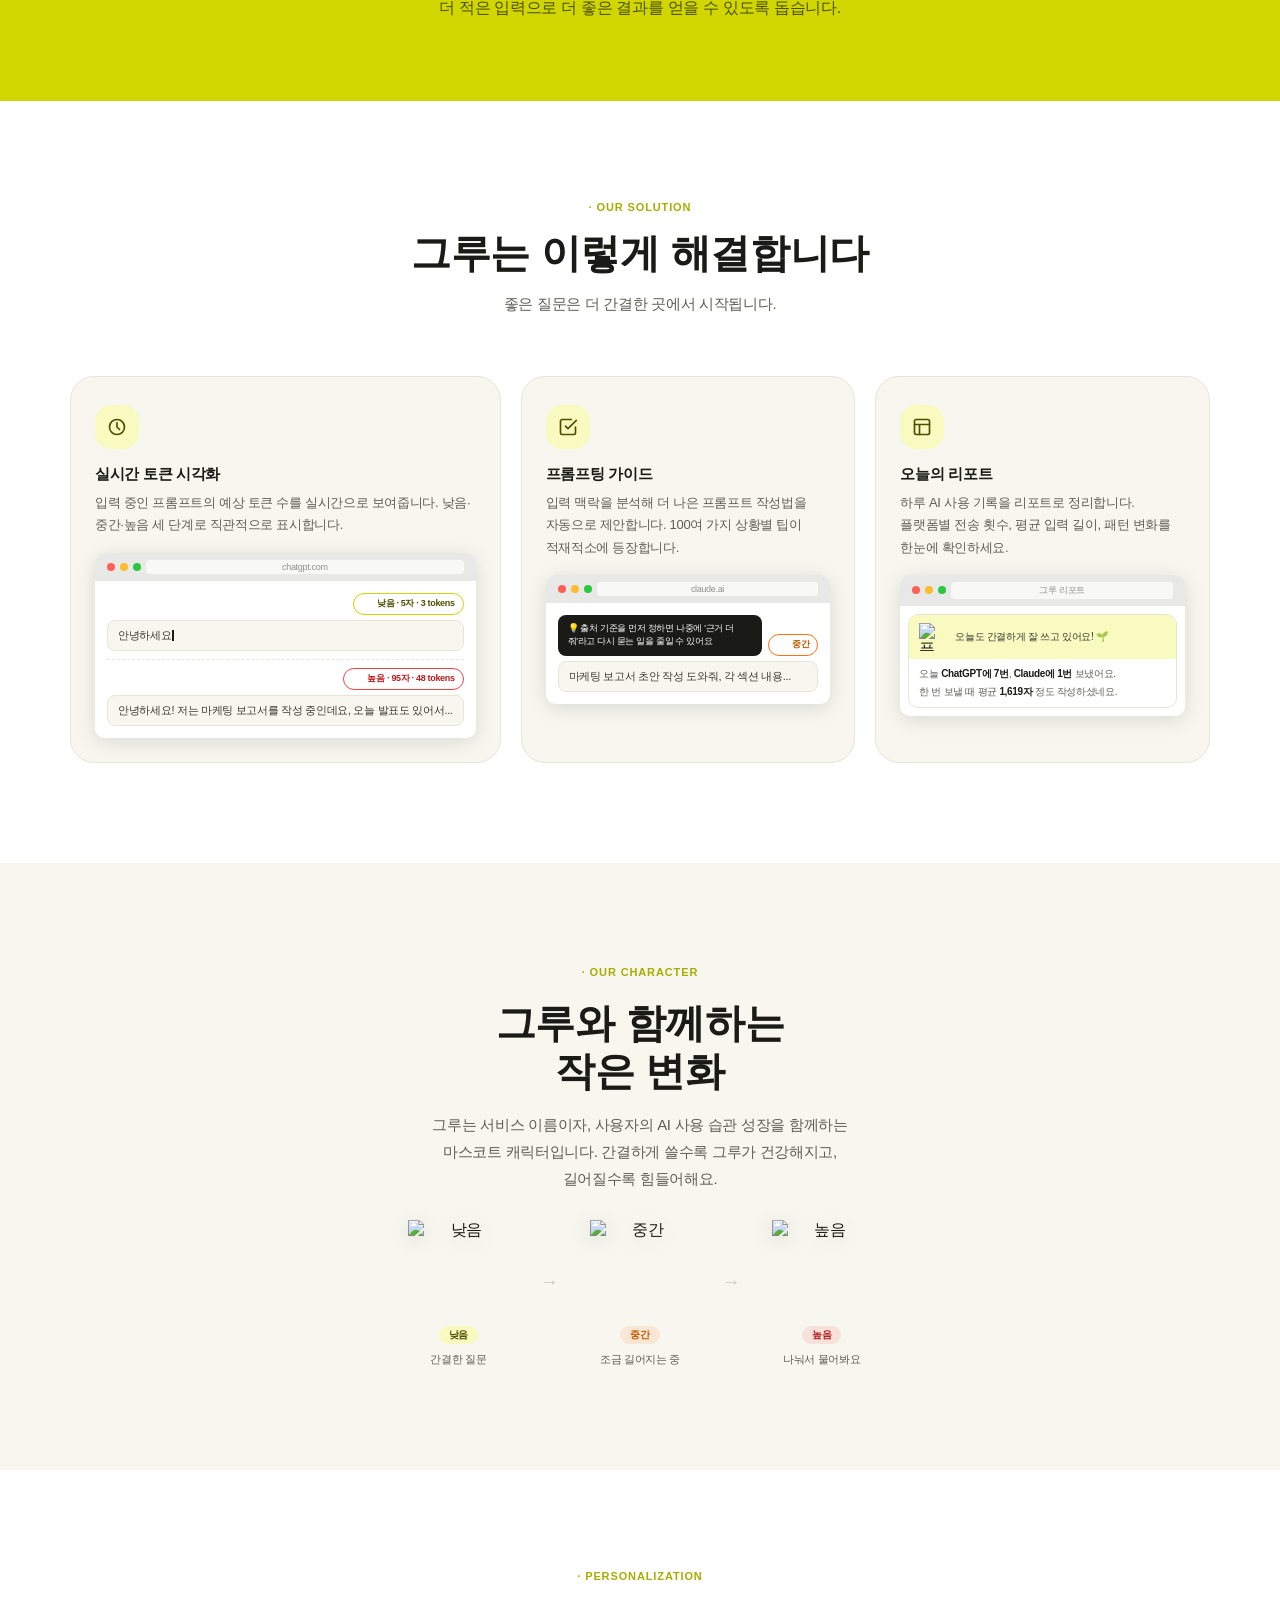
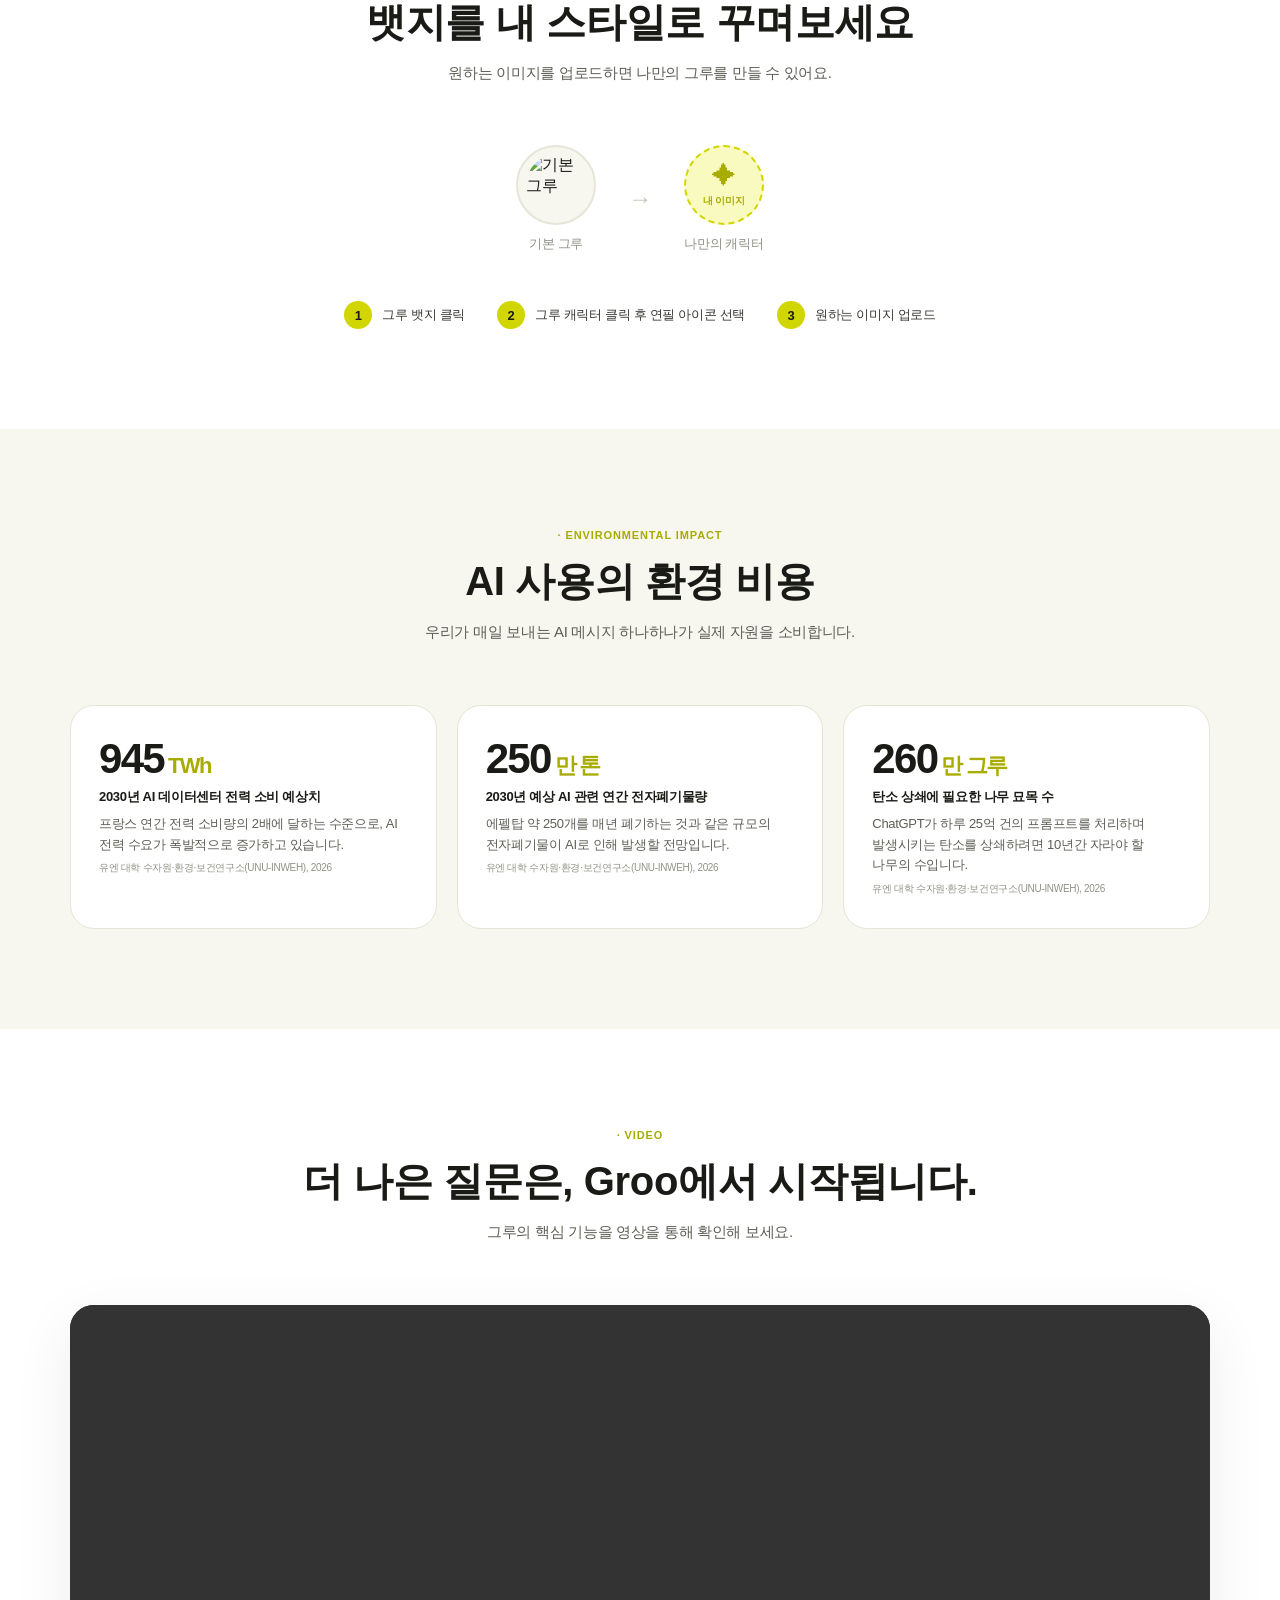
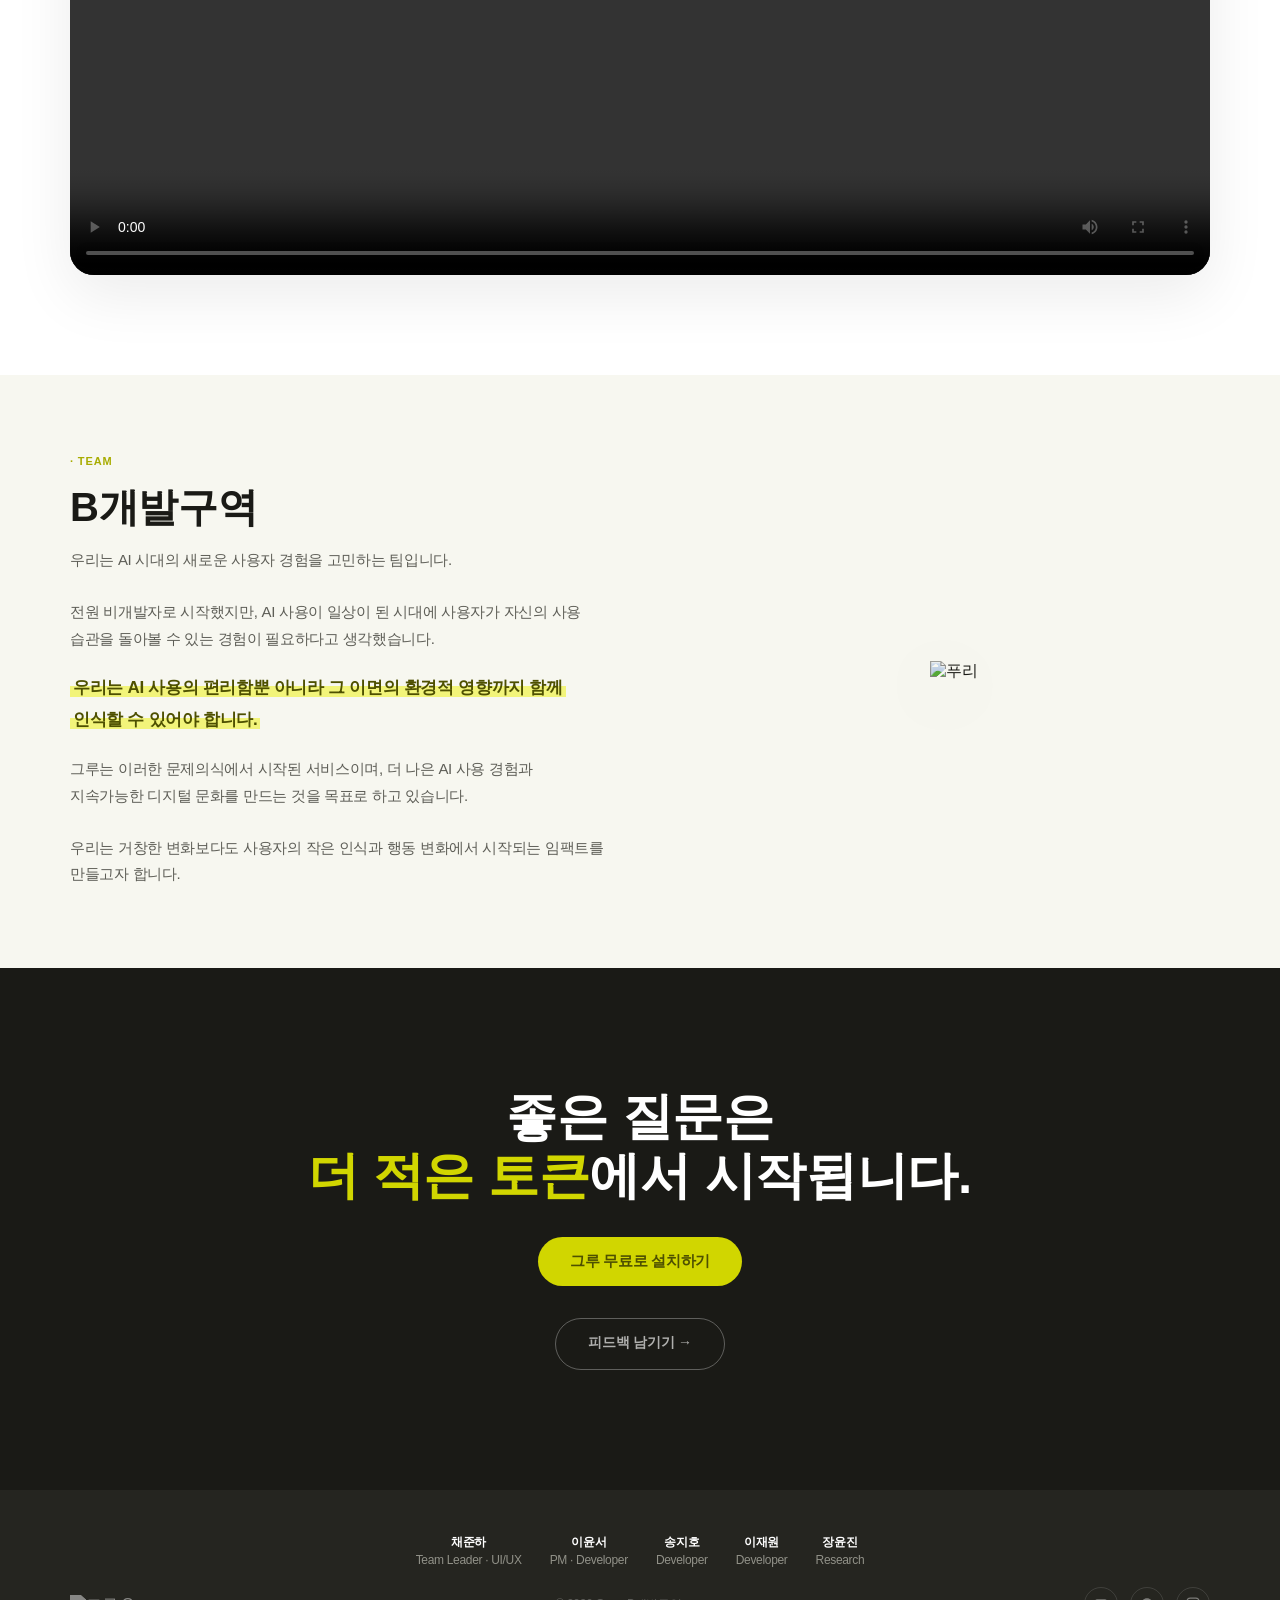
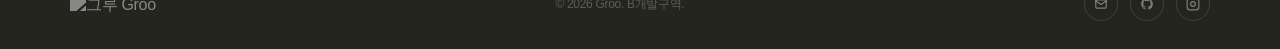
==== commit 8f185b6e: "리포트 이미지 저장 기능 복활 및 Figma 카드 디자인으로 전면 리뉴얼 - 랜딩 페이지 탭 타이틀 변경: '그루 | AI에게 더 가볍게 질문하기' - 리포트 이미지 저장 버튼 주" ====
--- a/landing/index.html
+++ b/landing/index.html
@@ -3,7 +3,7 @@
 <head>
   <meta charset="utf-8" />
   <meta name="viewport" content="width=device-width, initial-scale=1" />
-  <title>그루 — 더 나은 질문, 더 가벼운 AI</title>
+  <title>그루 | AI에게 더 가볍게 질문하기</title>
   <meta name="description" content="ChatGPT·Claude 위에서 실시간으로 작동하는 Chrome 확장 프로그램. 토큰 시각화와 프롬프팅 가이드로 AI 사용 습관을 바꿔보세요." />
   <link rel="icon" type="image/svg+xml" href="https://raw.githubusercontent.com/yunxeo/TechforImpact_B-Side-Ground/main/chrome-extension/assets/favicon.svg" />
   <link rel="preconnect" href="https://cdn.jsdelivr.net" crossorigin />
